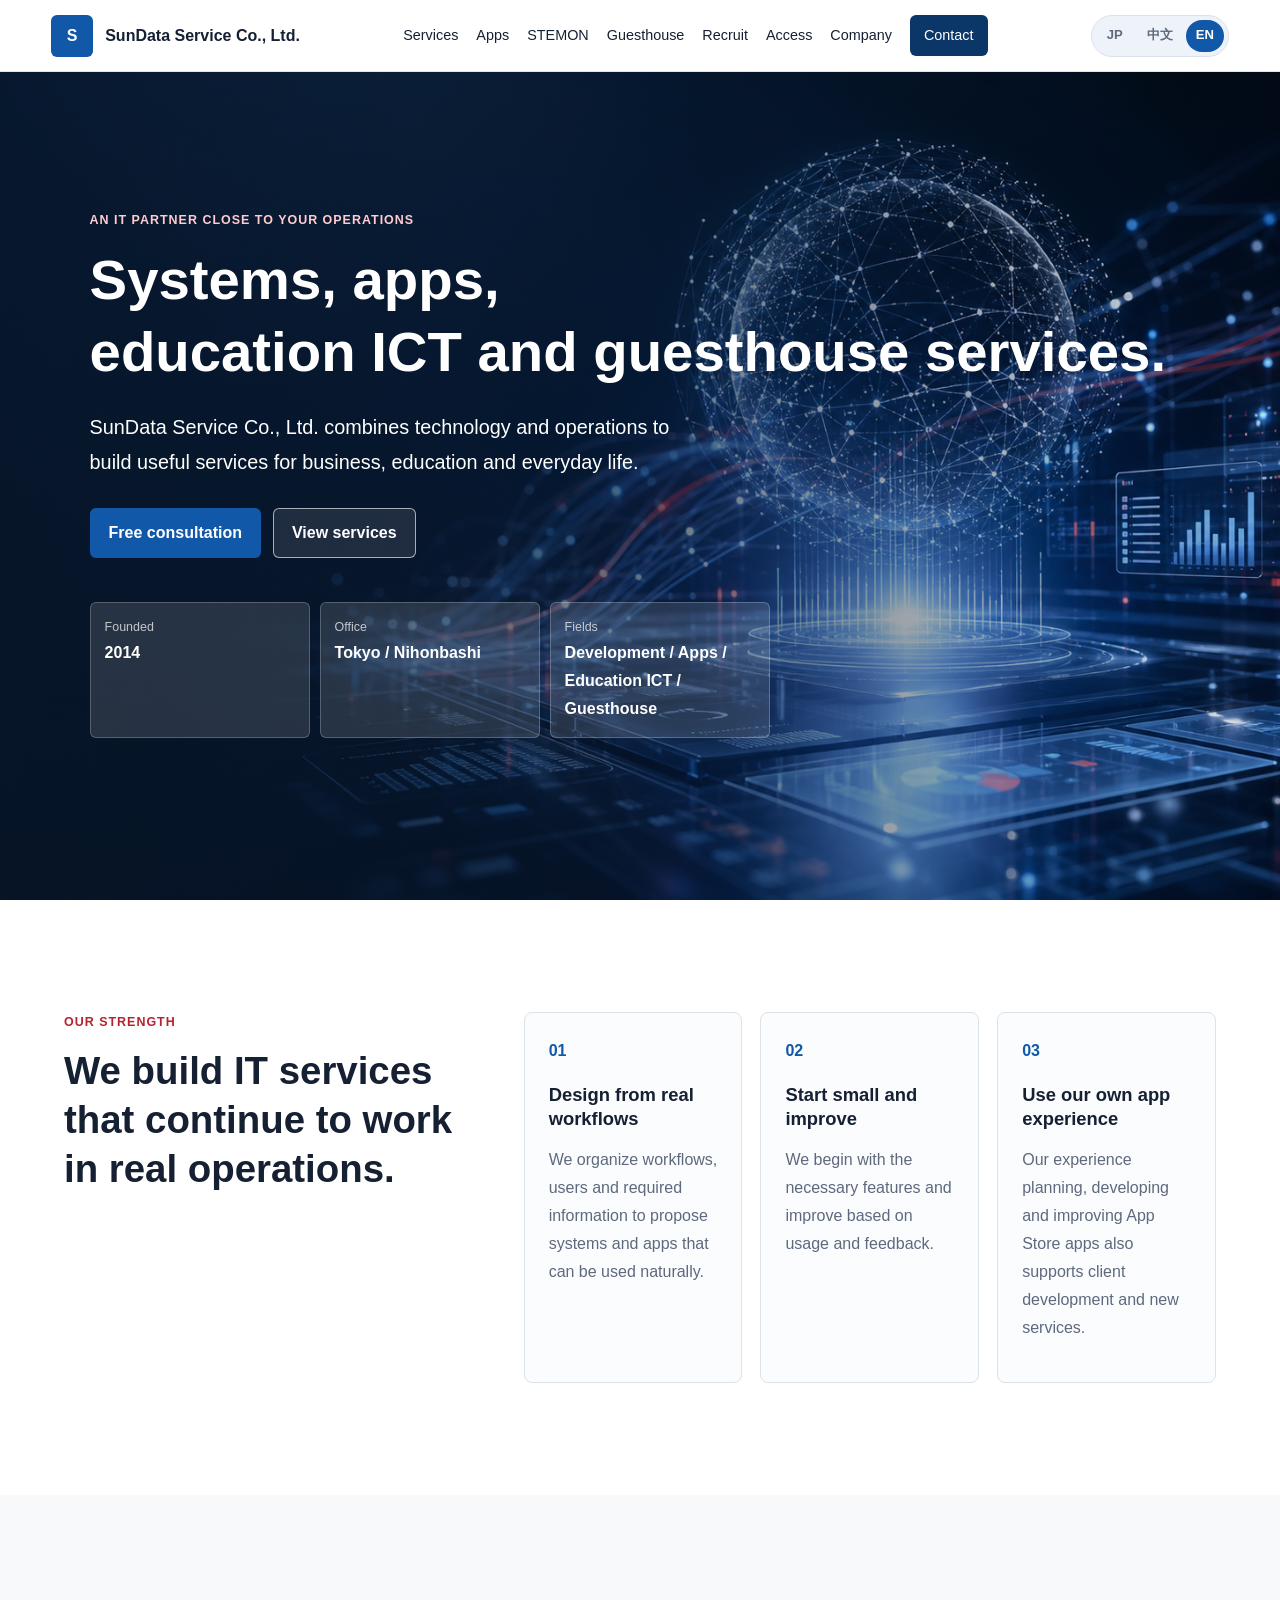
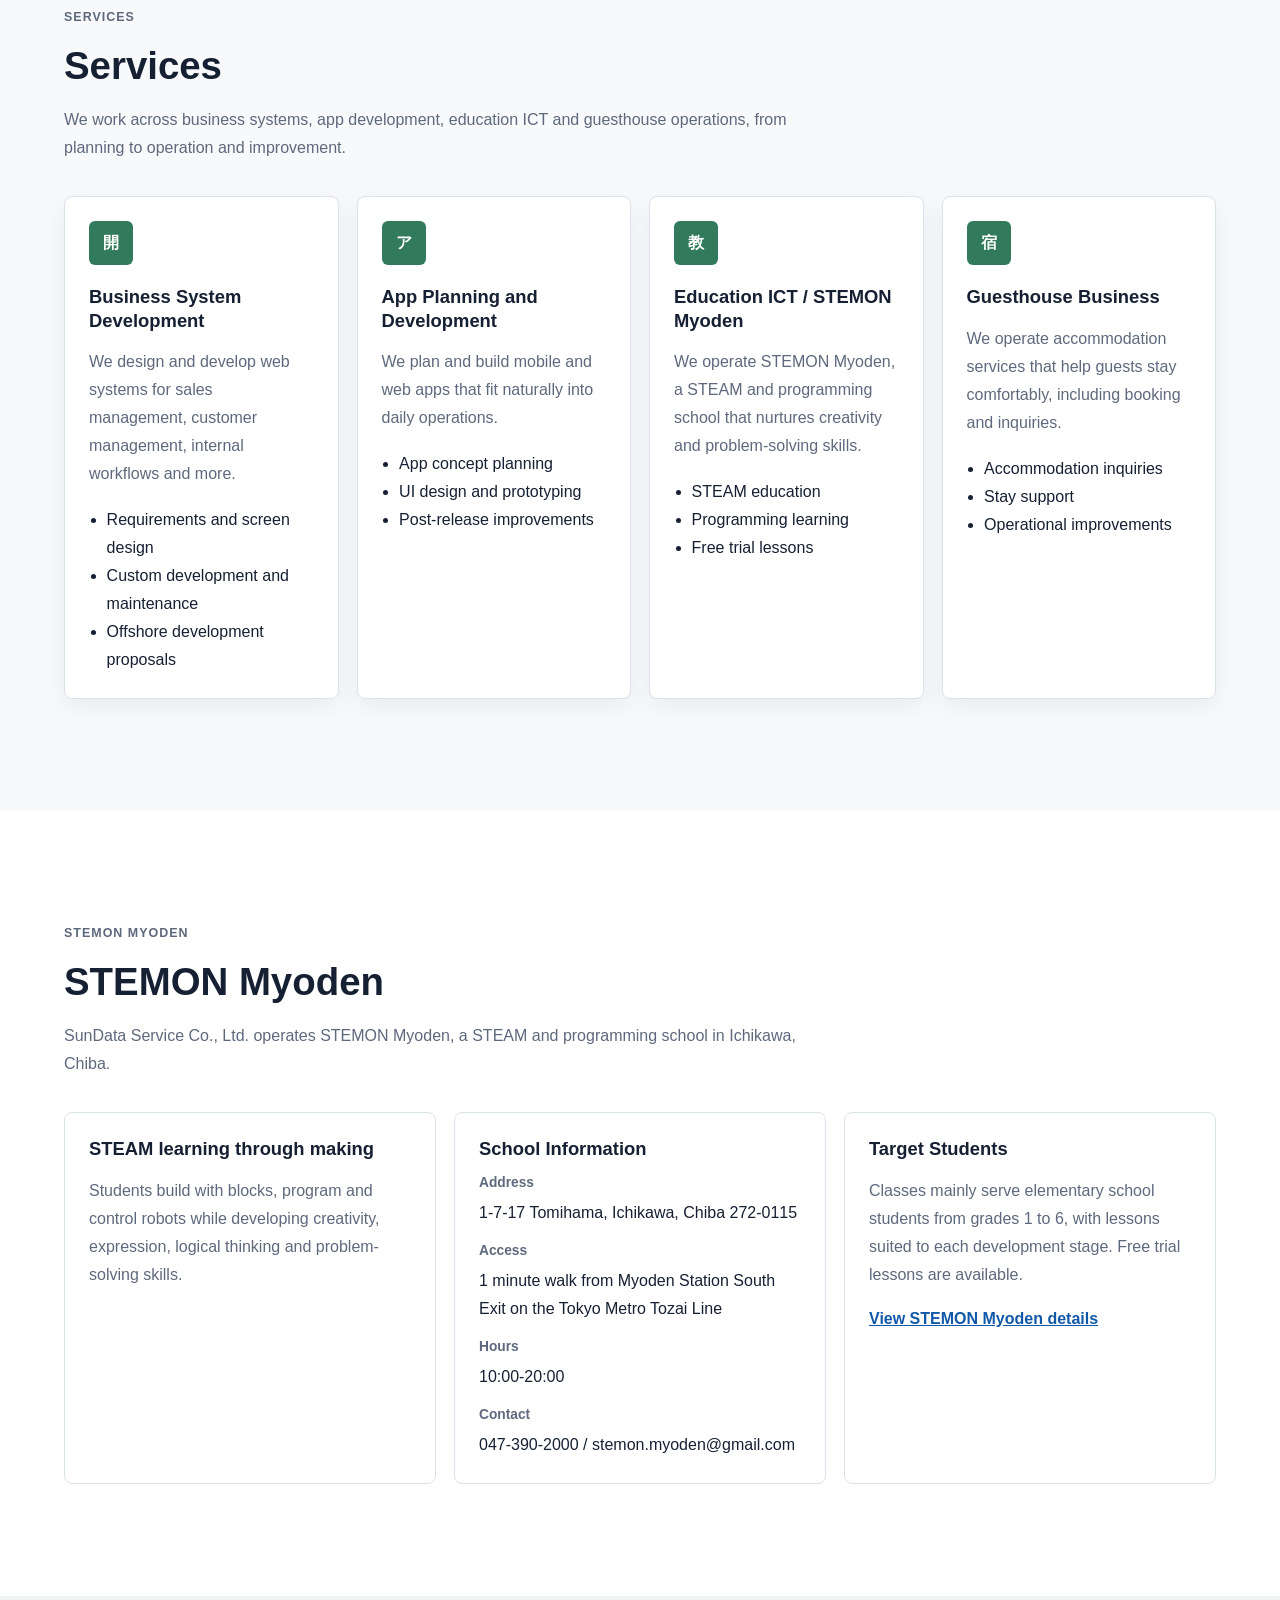
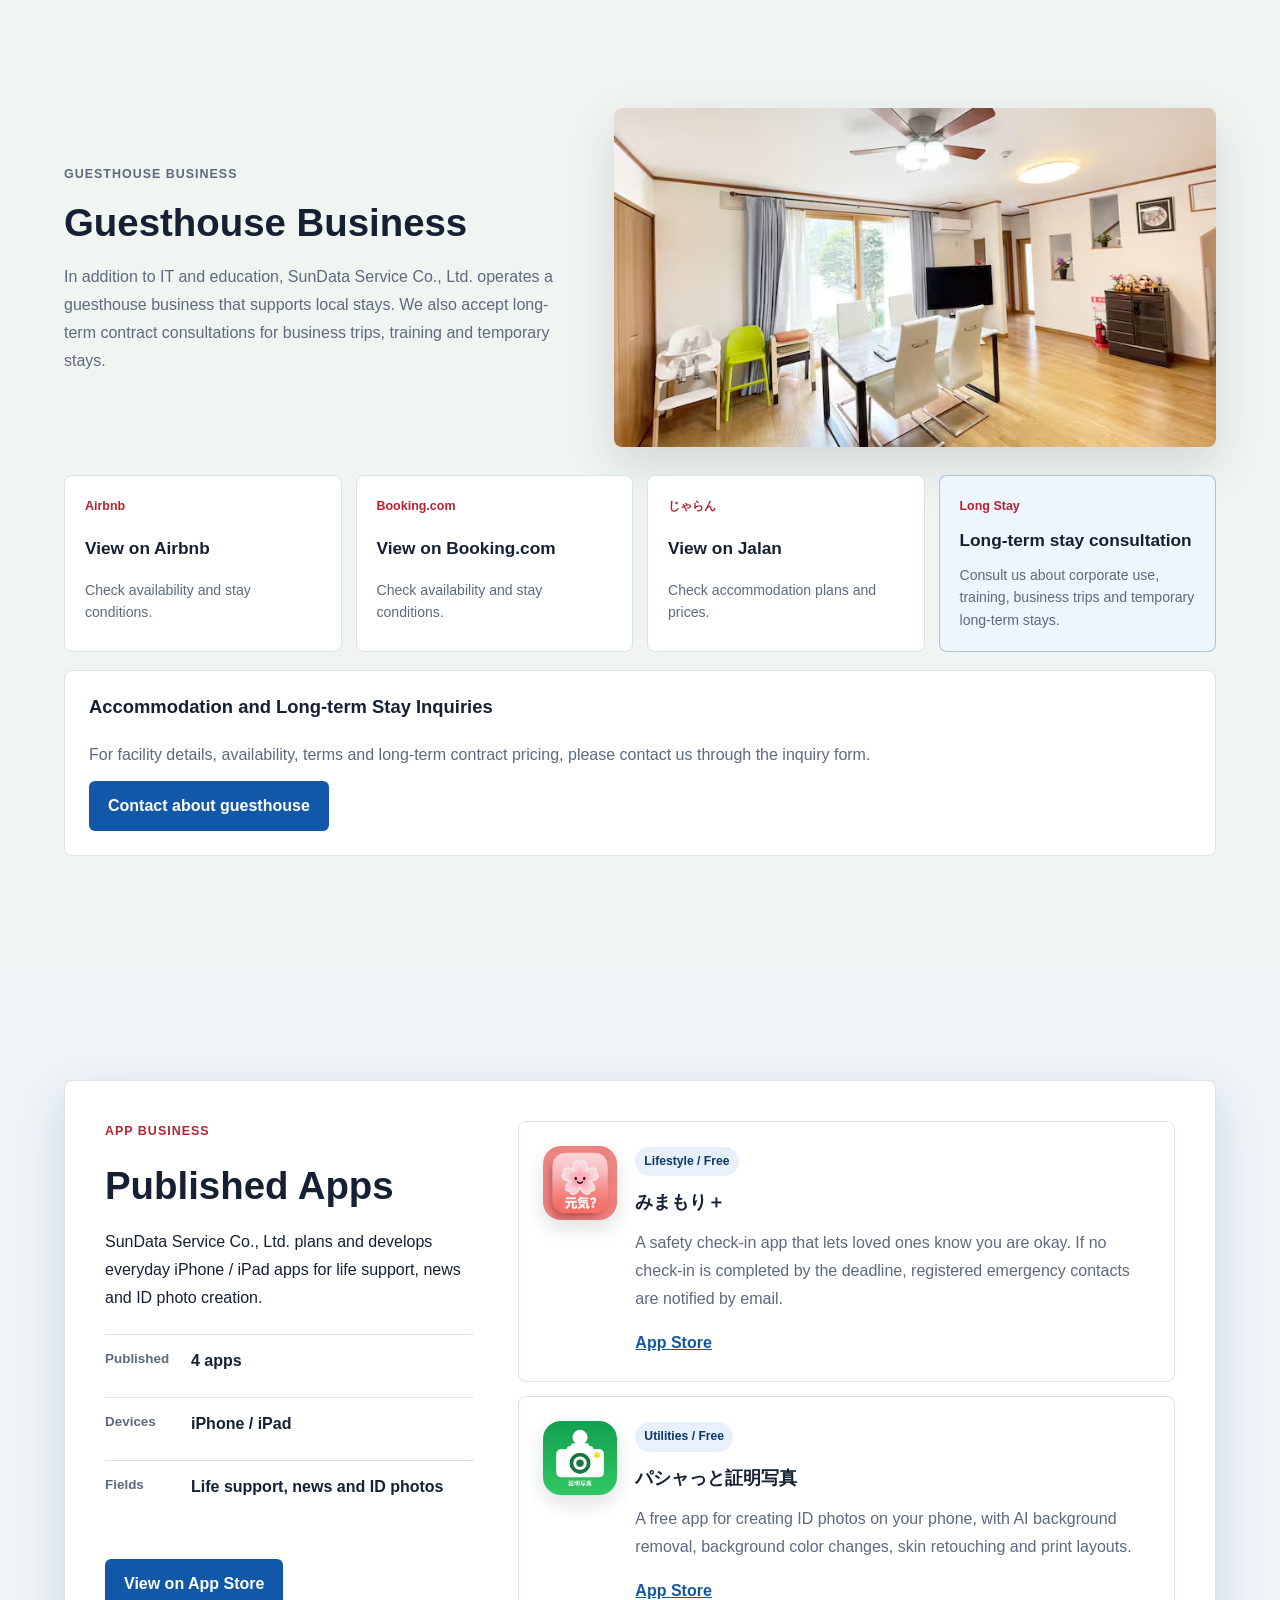
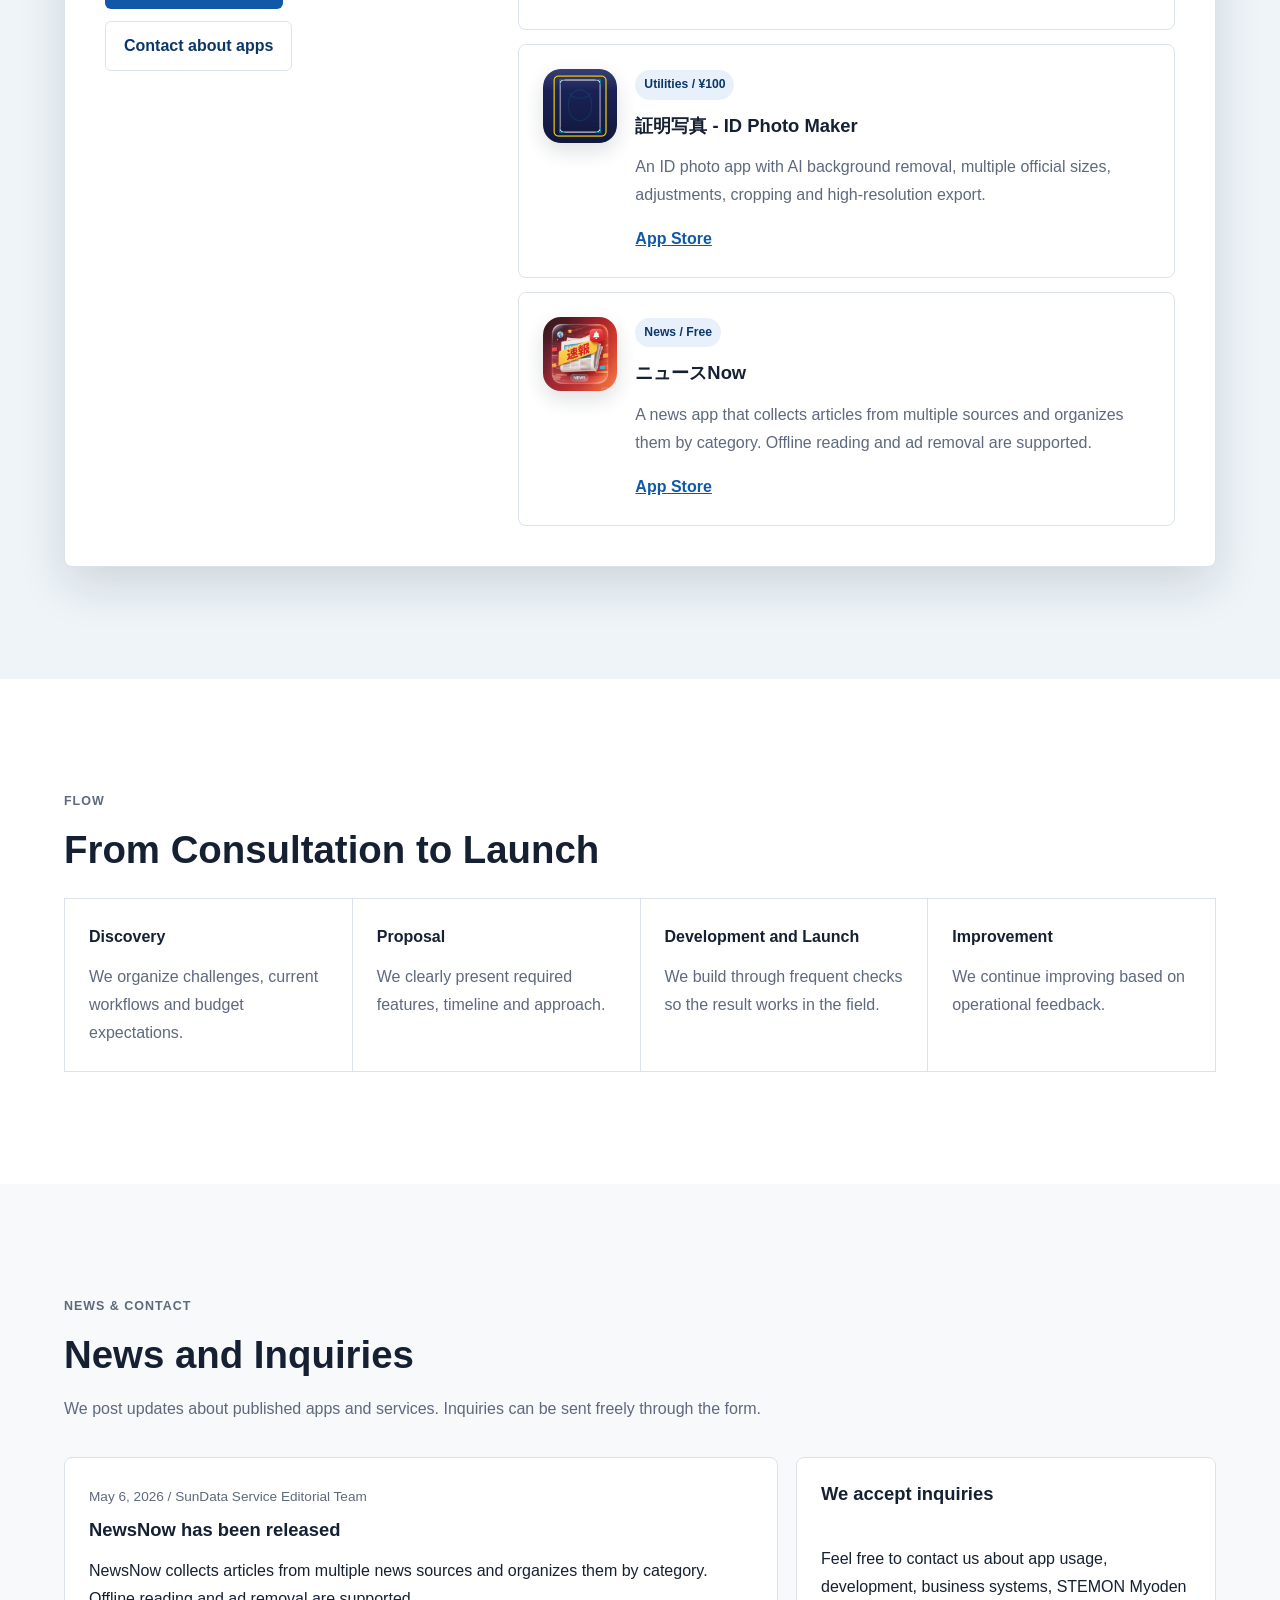
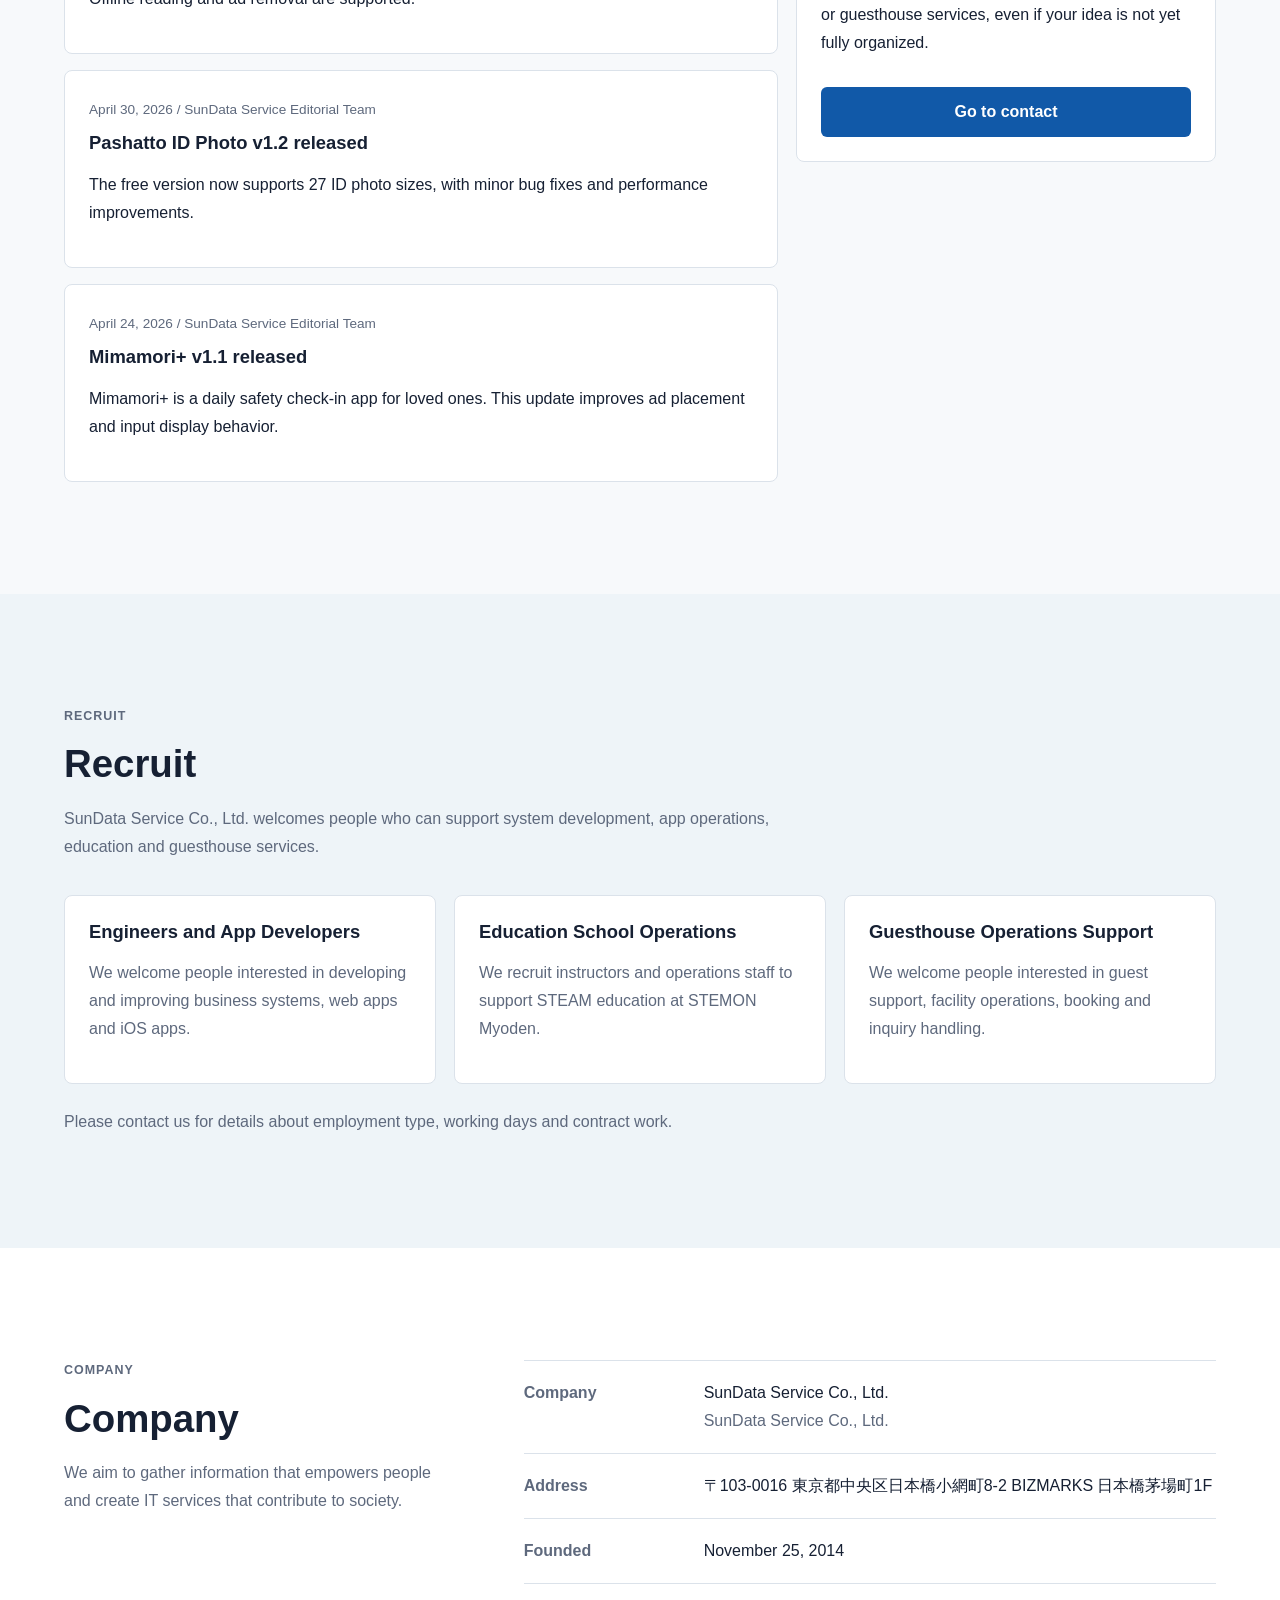
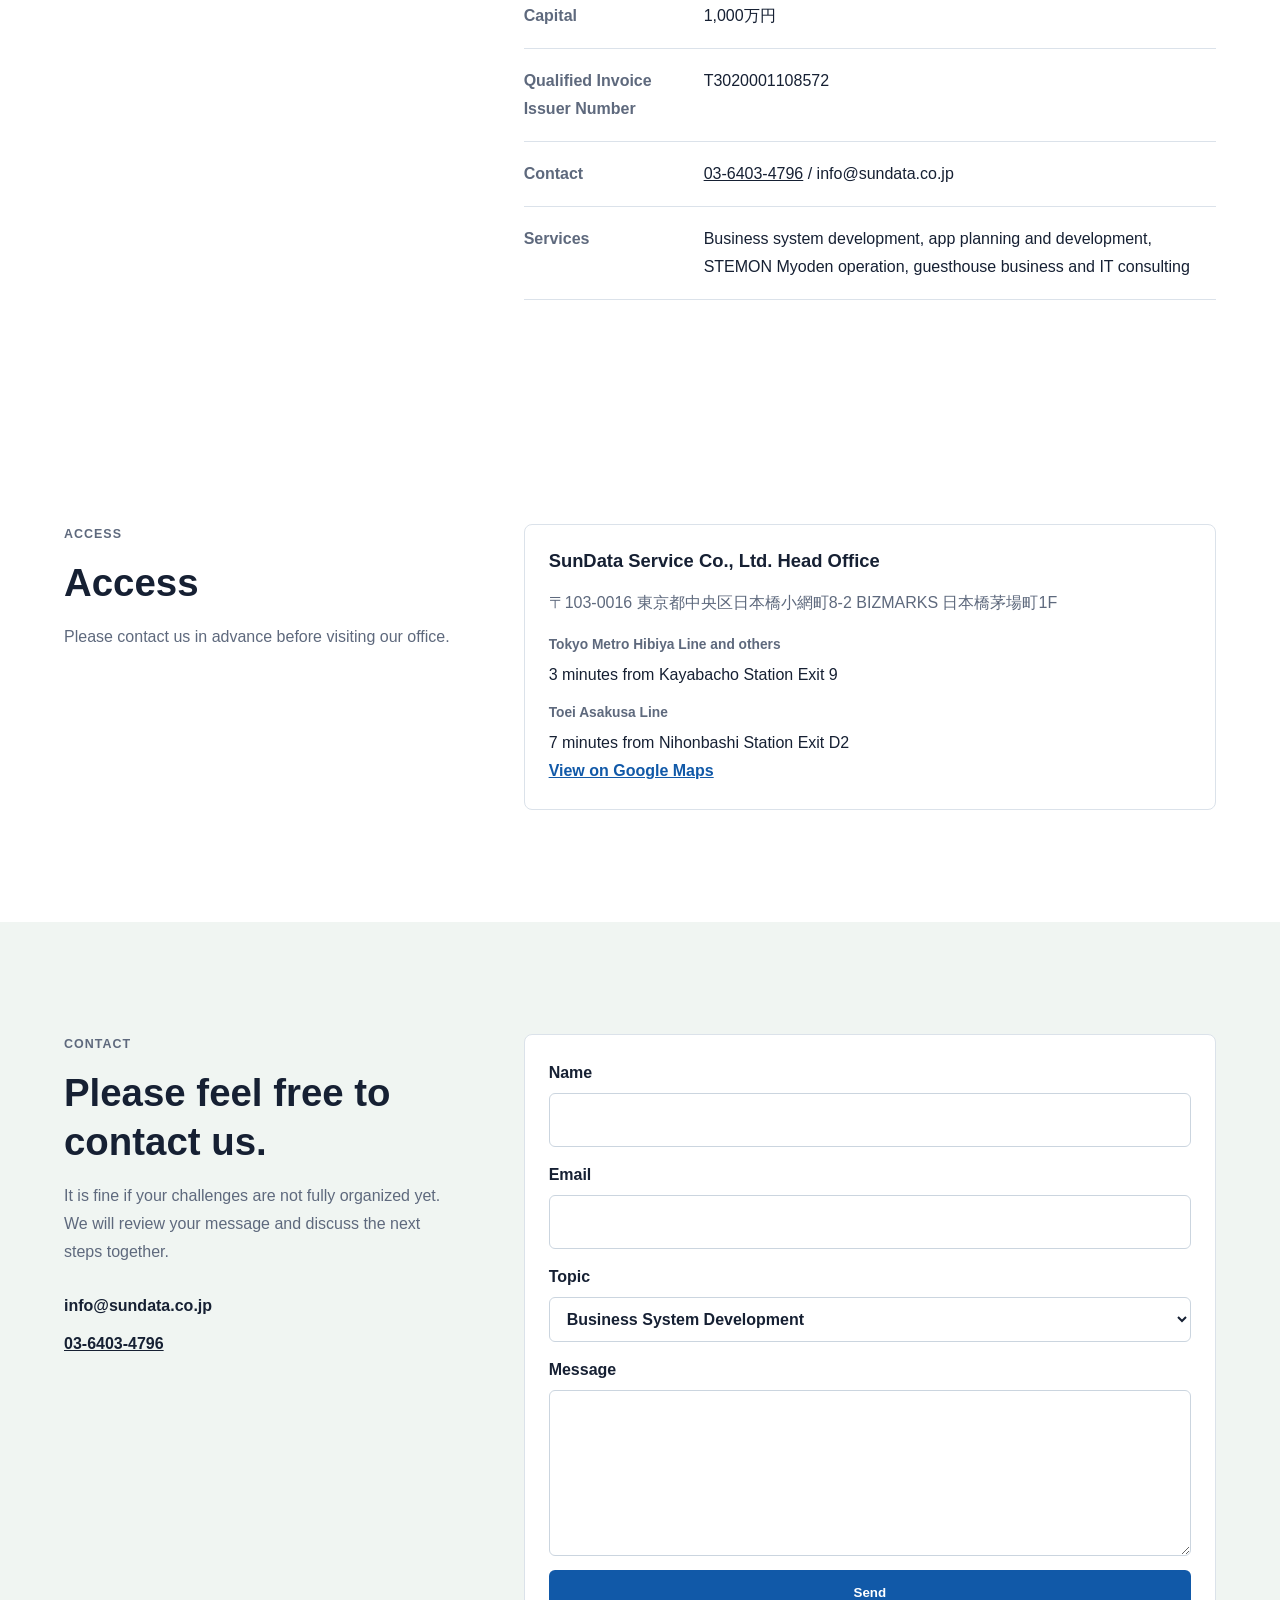
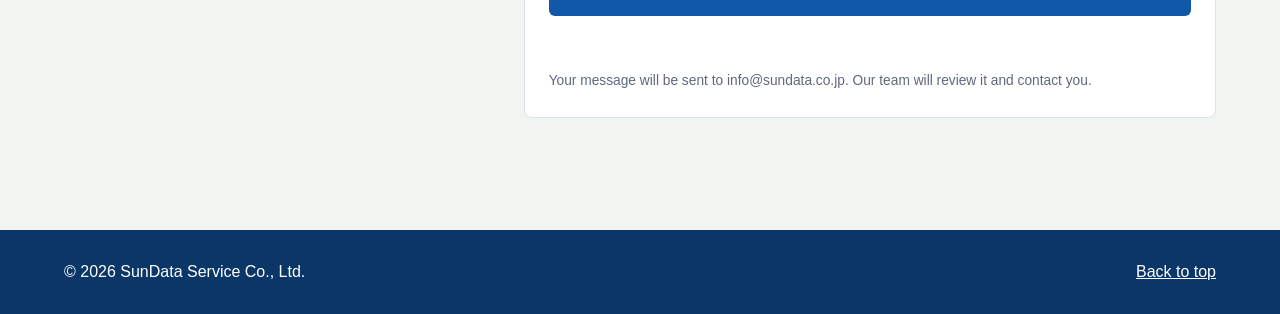
==== en/index.html @ 28225a54 "GIT管理" ====
<!doctype html>
<html lang="en">
  <head>
    <meta charset="utf-8">
    <meta name="viewport" content="width=device-width, initial-scale=1">
    <title>SunData Service Co., Ltd. | Systems, Apps, Education ICT and Guesthouse</title>
    <meta name="description" content="SunData Service Co., Ltd. supports business, education and daily life through system development, app development, STEMON Myoden and guesthouse services.">
    <link rel="preload" href="../assets/hero-ai-technology.png" as="image">
    <link rel="stylesheet" href="../styles.css">
  </head>
  <body>
    <header class="site-header">
      <a class="brand" href="#top" aria-label="SunData Service Co., Ltd. Home">
        <span class="brand-mark">S</span>
        <span>
          <strong>SunData Service Co., Ltd.</strong>
        </span>
      </a>
      <button class="nav-toggle" type="button" aria-label="Open menu" aria-expanded="false">☰</button>
      <nav class="site-nav" aria-label="Main navigation">
        <a href="#services">Services</a>
        <a href="#apps">Apps</a>
        <a href="#stemon">STEMON</a>
        <a href="#inn">Guesthouse</a>
        <a href="#recruit">Recruit</a>
        <a href="#access">Access</a>
        <a href="#company">Company</a>
        <a class="nav-cta" href="#contact">Contact</a>
      </nav>
      <div class="language-switcher" aria-label="Language">
        <a href="../" class="" hreflang="ja">JP</a>
        <a href="../zh/" class="" hreflang="zh-Hans">中文</a>
        <a href="./" class="active" hreflang="en">EN</a>
      </div>
    </header>

    <main id="top">
      <section class="hero">
        <img class="hero-image" src="../assets/hero-ai-technology.png" alt="AI and data technology visual">
        <div class="hero-shade"></div>
        <div class="hero-content">
          <p class="eyebrow">An IT partner close to your operations</p>
          <h1>
            <span class="headline-phrase">Systems, apps,</span>
            <span class="headline-phrase">education ICT and guesthouse services.</span>
          </h1>
          <p class="lead">SunData Service Co., Ltd. combines technology and operations to build useful services for business, education and everyday life.</p>
          <div class="hero-actions">
            <a class="button primary" href="#contact">Free consultation</a>
            <a class="button secondary" href="#services">View services</a>
          </div>
          <dl class="hero-facts" aria-label="Company facts">
            <div><dt>Founded</dt><dd>2014</dd></div>
            <div><dt>Office</dt><dd>Tokyo / Nihonbashi</dd></div>
            <div><dt>Fields</dt><dd>Development / Apps / Education ICT / Guesthouse</dd></div>
          </dl>
        </div>
      </section>

      <section class="section intro" aria-labelledby="intro-title">
        <div>
          <p class="eyebrow">Our Strength</p>
          <h2 id="intro-title">We build IT services that continue to work in real operations.</h2>
        </div>
        <div class="intro-grid">
          <article>
            <span>01</span>
            <h3>Design from real workflows</h3>
            <p>We organize workflows, users and required information to propose systems and apps that can be used naturally.</p>
          </article>
          <article>
            <span>02</span>
            <h3>Start small and improve</h3>
            <p>We begin with the necessary features and improve based on usage and feedback.</p>
          </article>
          <article>
            <span>03</span>
            <h3>Use our own app experience</h3>
            <p>Our experience planning, developing and improving App Store apps also supports client development and new services.</p>
          </article>
        </div>
      </section>

      <section class="section services" id="services" aria-labelledby="services-title">
        <div class="section-heading">
          <p class="eyebrow">Services</p>
          <h2 id="services-title">Services</h2>
          <p>We work across business systems, app development, education ICT and guesthouse operations, from planning to operation and improvement.</p>
        </div>
        <div class="service-grid">
          <article class="service-card">
            <div class="icon">開</div>
            <h3>Business System Development</h3>
            <p>We design and develop web systems for sales management, customer management, internal workflows and more.</p>
            <ul>
              <li>Requirements and screen design</li>
              <li>Custom development and maintenance</li>
              <li>Offshore development proposals</li>
            </ul>
          </article>
          <article class="service-card">
            <div class="icon">ア</div>
            <h3>App Planning and Development</h3>
            <p>We plan and build mobile and web apps that fit naturally into daily operations.</p>
            <ul>
              <li>App concept planning</li>
              <li>UI design and prototyping</li>
              <li>Post-release improvements</li>
            </ul>
          </article>
          <article class="service-card">
            <div class="icon">教</div>
            <h3>Education ICT / STEMON Myoden</h3>
            <p>We operate STEMON Myoden, a STEAM and programming school that nurtures creativity and problem-solving skills.</p>
            <ul>
              <li>STEAM education</li>
              <li>Programming learning</li>
              <li>Free trial lessons</li>
            </ul>
          </article>
          <article class="service-card">
            <div class="icon">宿</div>
            <h3>Guesthouse Business</h3>
            <p>We operate accommodation services that help guests stay comfortably, including booking and inquiries.</p>
            <ul>
              <li>Accommodation inquiries</li>
              <li>Stay support</li>
              <li>Operational improvements</li>
            </ul>
          </article>
        </div>
      </section>

      <section class="section stemon" id="stemon" aria-labelledby="stemon-title">
        <div class="section-heading">
          <p class="eyebrow">STEMON Myoden</p>
          <h2 id="stemon-title">STEMON Myoden</h2>
          <p>SunData Service Co., Ltd. operates STEMON Myoden, a STEAM and programming school in Ichikawa, Chiba.</p>
        </div>
        <div class="info-grid">
          <article class="info-card">
            <h3>STEAM learning through making</h3>
            <p>Students build with blocks, program and control robots while developing creativity, expression, logical thinking and problem-solving skills.</p>
          </article>
          <article class="info-card">
            <h3>School Information</h3>
            <dl class="compact-list">
              <div><dt>Address</dt><dd>1-7-17 Tomihama, Ichikawa, Chiba 272-0115</dd></div>
              <div><dt>Access</dt><dd>1 minute walk from Myoden Station South Exit on the Tokyo Metro Tozai Line</dd></div>
              <div><dt>Hours</dt><dd>10:00-20:00</dd></div>
              <div><dt>Contact</dt><dd>047-390-2000 / stemon.myoden@gmail.com</dd></div>
            </dl>
          </article>
          <article class="info-card">
            <h3>Target Students</h3>
            <p>Classes mainly serve elementary school students from grades 1 to 6, with lessons suited to each development stage. Free trial lessons are available.</p>
            <a class="text-link" href="https://www.stemon.net/schools/myoden/" target="_blank" rel="noopener">View STEMON Myoden details</a>
          </article>
        </div>
      </section>

      <section class="section inn" id="inn" aria-labelledby="inn-title">
        <div class="split-panel">
          <div>
            <p class="eyebrow">Guesthouse Business</p>
            <h2 id="inn-title">Guesthouse Business</h2>
            <p>In addition to IT and education, SunData Service Co., Ltd. operates a guesthouse business that supports local stays. We also accept long-term contract consultations for business trips, training and temporary stays.</p>
          </div>
          <div class="guesthouse-media">
            <img src="../assets/guesthouse-room.avif" alt="Guesthouse room photo">
          </div>
        </div>
        <div class="booking-grid" aria-label="Guesthouse予約リンク">
          <a class="booking-card" href="https://www.airbnb.jp/rooms/863454537702754655?guests=1&adults=1&s=67&unique_share_id=db4092f7-1dc7-4b91-a74a-ff090fd770fd" target="_blank" rel="noopener">
            <span>Airbnb</span>
            <strong>View on Airbnb</strong>
            <small>Check availability and stay conditions.</small>
          </a>
          <a class="booking-card" href="https://www.booking.com/Share-pc0vzx" target="_blank" rel="noopener">
            <span>Booking.com</span>
            <strong>View on Booking.com</strong>
            <small>Check availability and stay conditions.</small>
          </a>
          <a class="booking-card" href="https://www.jalan.net/yad369756/" target="_blank" rel="noopener">
            <span>じゃらん</span>
            <strong>View on Jalan</strong>
            <small>Check accommodation plans and prices.</small>
          </a>
          <a class="booking-card highlight" href="#contact">
            <span>Long Stay</span>
            <strong>Long-term stay consultation</strong>
            <small>Consult us about corporate use, training, business trips and temporary long-term stays.</small>
          </a>
        </div>
        <div class="inn-note">
          <h3>Accommodation and Long-term Stay Inquiries</h3>
          <p>For facility details, availability, terms and long-term contract pricing, please contact us through the inquiry form.</p>
          <a class="button primary" href="#contact">Contact about guesthouse</a>
        </div>
      </section>

      <section class="section apps" id="apps" aria-labelledby="apps-title">
        <div class="app-panel">
          <div class="app-intro">
            <p class="eyebrow">App Business</p>
            <h2 id="apps-title">Published Apps</h2>
            <p>SunData Service Co., Ltd. plans and develops everyday iPhone / iPad apps for life support, news and ID photo creation.</p>
            <dl class="app-summary">
              <div><dt>Published</dt><dd>4 apps</dd></div>
              <div><dt>Devices</dt><dd>iPhone / iPad</dd></div>
              <div><dt>Fields</dt><dd>Life support, news and ID photos</dd></div>
            </dl>
            <div class="app-actions">
              <a class="button primary" href="https://apps.apple.com/jp/developer/jianwei-chen/id1885517805" target="_blank" rel="noopener">View on App Store</a>
              <a class="button ghost" href="#contact">Contact about apps</a>
            </div>
          </div>
          <div class="app-showcase" aria-label="Apps紹介カード">
            <article class="app-card">
              <img src="../assets/apps/mimamori-plus.jpg" alt="Mimamori+ app icon">
              <div>
                <span class="status">Lifestyle / Free</span>
                <h3>みまもり＋</h3>
                <p>A safety check-in app that lets loved ones know you are okay. If no check-in is completed by the deadline, registered emergency contacts are notified by email.</p>
                <a href="https://apps.apple.com/jp/app/%E3%81%BF%E3%81%BE%E3%82%82%E3%82%8A/id6760651931" target="_blank" rel="noopener">App Store</a>
              </div>
            </article>
            <article class="app-card">
              <img src="../assets/apps/pashatto-id-photo.jpg" alt="Pashatto ID Photo app icon">
              <div>
                <span class="status">Utilities / Free</span>
                <h3>パシャっと証明写真</h3>
                <p>A free app for creating ID photos on your phone, with AI background removal, background color changes, skin retouching and print layouts.</p>
                <a href="https://apps.apple.com/jp/app/%E3%83%91%E3%82%B7%E3%83%A3%E3%81%A3%E3%81%A8%E8%A8%BC%E6%98%8E%E5%86%99%E7%9C%9F/id6761061360" target="_blank" rel="noopener">App Store</a>
              </div>
            </article>
            <article class="app-card">
              <img src="../assets/apps/id-photo-maker.jpg" alt="ID Photo Maker app icon">
              <div>
                <span class="status">Utilities / ¥100</span>
                <h3>証明写真 - ID Photo Maker</h3>
                <p>An ID photo app with AI background removal, multiple official sizes, adjustments, cropping and high-resolution export.</p>
                <a href="https://apps.apple.com/jp/app/%E8%A8%BC%E6%98%8E%E5%86%99%E7%9C%9F-id-photo-maker/id6760736426" target="_blank" rel="noopener">App Store</a>
              </div>
            </article>
            <article class="app-card">
              <img src="../assets/apps/news-now.jpg" alt="NewsNow app icon">
              <div>
                <span class="status">News / Free</span>
                <h3>ニュースNow</h3>
                <p>A news app that collects articles from multiple sources and organizes them by category. Offline reading and ad removal are supported.</p>
                <a href="https://apps.apple.com/jp/app/%E3%83%8B%E3%83%A5%E3%83%BC%E3%82%B9now/id6765857533" target="_blank" rel="noopener">App Store</a>
              </div>
            </article>
          </div>
        </div>
      </section>

      <section class="section process" aria-labelledby="process-title">
        <div class="section-heading compact">
          <p class="eyebrow">Flow</p>
          <h2 id="process-title">From Consultation to Launch</h2>
        </div>
        <ol class="process-list">
          <li><strong>Discovery</strong><span>We organize challenges, current workflows and budget expectations.</span></li>
          <li><strong>Proposal</strong><span>We clearly present required features, timeline and approach.</span></li>
          <li><strong>Development and Launch</strong><span>We build through frequent checks so the result works in the field.</span></li>
          <li><strong>Improvement</strong><span>We continue improving based on operational feedback.</span></li>
        </ol>
      </section>

      <section class="section journal" id="journal" aria-labelledby="journal-title">
        <div class="section-heading">
          <p class="eyebrow">News & Contact</p>
          <h2 id="journal-title">News and Inquiries</h2>
          <p>We post updates about published apps and services. Inquiries can be sent freely through the form.</p>
        </div>
        <div class="journal-layout">
          <div class="posts" aria-live="polite">
          <article class="post">
            <time datetime="2026-05-06">May 6, 2026 / SunData Service Editorial Team</time>
            <h3>NewsNow has been released</h3>
            <p>NewsNow collects articles from multiple news sources and organizes them by category. Offline reading and ad removal are supported.</p>
          </article>
          <article class="post">
            <time datetime="2026-04-30">April 30, 2026 / SunData Service Editorial Team</time>
            <h3>Pashatto ID Photo v1.2 released</h3>
            <p>The free version now supports 27 ID photo sizes, with minor bug fixes and performance improvements.</p>
          </article>
          <article class="post">
            <time datetime="2026-04-24">April 24, 2026 / SunData Service Editorial Team</time>
            <h3>Mimamori+ v1.1 released</h3>
            <p>Mimamori+ is a daily safety check-in app for loved ones. This update improves ad placement and input display behavior.</p>
          </article>
          </div>
          <aside class="request-box">
            <h3>We accept inquiries</h3>
            <p>Feel free to contact us about app usage, development, business systems, STEMON Myoden or guesthouse services, even if your idea is not yet fully organized.</p>
            <a class="button primary" href="#contact">Go to contact</a>
          </aside>
        </div>
      </section>

      <section class="section recruit" id="recruit" aria-labelledby="recruit-title">
        <div class="section-heading">
          <p class="eyebrow">Recruit</p>
          <h2 id="recruit-title">Recruit</h2>
          <p>SunData Service Co., Ltd. welcomes people who can support system development, app operations, education and guesthouse services.</p>
        </div>
        <div class="recruit-grid">
          <article class="info-card">
            <h3>Engineers and App Developers</h3>
            <p>We welcome people interested in developing and improving business systems, web apps and iOS apps.</p>
          </article>
          <article class="info-card">
            <h3>Education School Operations</h3>
            <p>We recruit instructors and operations staff to support STEAM education at STEMON Myoden.</p>
          </article>
          <article class="info-card">
            <h3>Guesthouse Operations Support</h3>
            <p>We welcome people interested in guest support, facility operations, booking and inquiry handling.</p>
          </article>
        </div>
        <p class="section-note">Please contact us for details about employment type, working days and contract work.</p>
      </section>

      <section class="section company" id="company" aria-labelledby="company-title">
        <div>
          <p class="eyebrow">Company</p>
          <h2 id="company-title">Company</h2>
          <p>We aim to gather information that empowers people and create IT services that contribute to society.</p>
        </div>
        <dl class="company-table">
          <div><dt>Company</dt><dd>SunData Service Co., Ltd.<br><span>SunData Service Co., Ltd.</span></dd></div>
          <div><dt>Address</dt><dd>〒103-0016 東京都中央区日本橋小網町8-2 BIZMARKS 日本橋茅場町1F</dd></div>
          <div><dt>Founded</dt><dd>November 25, 2014</dd></div>
          <div><dt>Capital</dt><dd>1,000万円</dd></div>
          <div><dt>Qualified Invoice Issuer Number</dt><dd>T3020001108572</dd></div>
          <div><dt>Contact</dt><dd><a href="tel:0364034796">03-6403-4796</a> / info@sundata.co.jp</dd></div>
          <div><dt>Services</dt><dd>Business system development, app planning and development, STEMON Myoden operation, guesthouse business and IT consulting</dd></div>
        </dl>
      </section>

      <section class="section access" id="access" aria-labelledby="access-title">
        <div>
          <p class="eyebrow">Access</p>
          <h2 id="access-title">Access</h2>
          <p>Please contact us in advance before visiting our office.</p>
        </div>
        <div class="access-card">
          <h3>SunData Service Co., Ltd. Head Office</h3>
          <p>〒103-0016 東京都中央区日本橋小網町8-2 BIZMARKS 日本橋茅場町1F</p>
          <dl class="compact-list">
            <div><dt>Tokyo Metro Hibiya Line and others</dt><dd>3 minutes from Kayabacho Station Exit 9</dd></div>
            <div><dt>Toei Asakusa Line</dt><dd>7 minutes from Nihonbashi Station Exit D2</dd></div>
          </dl>
          <a class="text-link" href="https://www.google.com/maps/search/?api=1&query=%E6%9D%B1%E4%BA%AC%E9%83%BD%E4%B8%AD%E5%A4%AE%E5%8C%BA%E6%97%A5%E6%9C%AC%E6%A9%8B%E5%B0%8F%E7%B6%B2%E7%94%BA8-2%20BIZMARKS%20%E6%97%A5%E6%9C%AC%E6%A9%8B%E8%8C%85%E5%A0%B4%E7%94%BA1F" target="_blank" rel="noopener">View on Google Maps</a>
        </div>
      </section>

      <section class="section contact" id="contact" aria-labelledby="contact-title">
        <div class="contact-copy">
          <p class="eyebrow">Contact</p>
          <h2 id="contact-title">Please feel free to contact us.</h2>
          <p>It is fine if your challenges are not fully organized yet. We will review your message and discuss the next steps together.</p>
          <address>
            <span>info@sundata.co.jp</span>
            <a href="tel:0364034796">03-6403-4796</a>
          </address>
        </div>
        <form class="contact-form" id="contactForm" data-sending="Sending. Please wait." data-success="Sent. Thank you for your inquiry." data-error="Could not send your message. Please try again later." action="../send-contact.php" method="post">
          <label>
            Name
            <input name="name" required autocomplete="name">
          </label>
          <label>
            Email
            <input name="email" type="email" required autocomplete="email">
          </label>
          <label>
            Topic
            <select name="topic">
              <option value="Business System Development">Business System Development</option>
              <option value="App development">App development</option>
              <option value="STEMON Myoden">STEMON Myoden</option>
              <option value="Guesthouse Business">Guesthouse Business</option>
              <option value="Guesthouse / long-term contract">Guesthouse / long-term contract</option>
              <option value="Recruit">Recruit</option>
              <option value="Other">Other</option>
            </select>
          </label>
          <label>
            Message
            <textarea name="message" required rows="5"></textarea>
          </label>
          <label class="hidden-field" aria-hidden="true">
            Company
            <input name="company" tabindex="-1" autocomplete="off">
          </label>
          <button class="button primary" type="submit">Send</button>
          <p class="form-status" id="contactStatus" role="status" aria-live="polite"></p>
          <p class="form-note">Your message will be sent to info@sundata.co.jp. Our team will review it and contact you.</p>
        </form>
      </section>
    </main>

    <footer class="site-footer">
      <p>© 2026 SunData Service Co., Ltd.</p>
      <a href="#top">Back to top</a>
    </footer>

    <script src="../script.js"></script>
  </body>
</html>
---- styles.css ----
:root {
  --ink: #162033;
  --muted: #5e697d;
  --line: #dbe2ea;
  --paper: #f7f9fb;
  --white: #ffffff;
  --blue: #1159a8;
  --blue-dark: #0b3768;
  --red: #b5232f;
  --green: #327a5c;
  --shadow: 0 18px 48px rgba(22, 32, 51, 0.14);
}

* {
  box-sizing: border-box;
}

html {
  scroll-behavior: smooth;
}

body {
  margin: 0;
  color: var(--ink);
  background: var(--paper);
  font-family: -apple-system, BlinkMacSystemFont, "Hiragino Kaku Gothic ProN", "Yu Gothic", "YuGothic", "Noto Sans JP", sans-serif;
  line-height: 1.75;
}

a {
  color: inherit;
}

.site-header {
  position: sticky;
  top: 0;
  z-index: 20;
  display: flex;
  align-items: center;
  justify-content: space-between;
  min-height: 72px;
  padding: 12px clamp(18px, 4vw, 56px);
  background: rgba(255, 255, 255, 0.94);
  border-bottom: 1px solid rgba(219, 226, 234, 0.86);
  backdrop-filter: blur(14px);
}

.language-switcher {
  display: inline-flex;
  gap: 4px;
  padding: 4px;
  background: #edf3f8;
  border: 1px solid var(--line);
  border-radius: 999px;
}

.language-switcher a {
  display: inline-flex;
  align-items: center;
  justify-content: center;
  min-width: 38px;
  min-height: 32px;
  padding: 4px 9px;
  color: var(--muted);
  background: transparent;
  border-radius: 999px;
  font-size: 0.82rem;
  font-weight: 800;
  text-decoration: none;
}

.language-switcher a.active {
  color: var(--white);
  background: var(--blue);
}

.brand {
  display: inline-flex;
  align-items: center;
  gap: 12px;
  min-width: 0;
  text-decoration: none;
}

.brand-mark {
  display: grid;
  place-items: center;
  width: 42px;
  height: 42px;
  color: var(--white);
  font-weight: 800;
  background: var(--blue);
  border-radius: 6px;
}

.brand strong,
.brand small {
  display: block;
}

.brand strong {
  font-size: 1rem;
  letter-spacing: 0;
  white-space: nowrap;
}

.brand small {
  color: var(--muted);
  font-size: 0.76rem;
}

.site-nav {
  display: flex;
  align-items: center;
  gap: clamp(10px, 1.5vw, 18px);
  font-size: 0.9rem;
}

.site-nav a {
  text-decoration: none;
}

.nav-cta {
  padding: 8px 14px;
  color: var(--white);
  background: var(--blue-dark);
  border-radius: 6px;
}

.nav-toggle {
  display: none;
  width: 42px;
  height: 42px;
  border: 1px solid var(--line);
  border-radius: 6px;
  background: var(--white);
  font-size: 1.25rem;
}

.hero {
  position: relative;
  display: grid;
  align-items: center;
  min-height: calc(100vh - 72px);
  overflow: hidden;
  color: var(--white);
}

.hero-image,
.hero-shade {
  position: absolute;
  inset: 0;
  width: 100%;
  height: 100%;
}

.hero-image {
  object-fit: cover;
}

.hero-shade {
  background: linear-gradient(90deg, rgba(8, 22, 41, 0.84) 0%, rgba(8, 22, 41, 0.64) 44%, rgba(8, 22, 41, 0.12) 100%);
}

.hero-content {
  position: relative;
  width: min(760px, calc(100% - 36px));
  margin-left: clamp(18px, 7vw, 96px);
  padding: 72px 0 96px;
}

.eyebrow {
  margin: 0 0 12px;
  color: var(--red);
  font-size: 0.78rem;
  font-weight: 800;
  letter-spacing: 0.08em;
  text-transform: uppercase;
}

.hero .eyebrow {
  color: #ffccd0;
}

h1,
h2,
h3,
p {
  overflow-wrap: normal;
  word-break: normal;
  line-break: strict;
}

h1,
h2,
h3 {
  line-height: 1.28;
  letter-spacing: 0;
}

h1 {
  margin: 0;
  font-size: clamp(2.15rem, 4.4vw, 4.05rem);
}

.headline-phrase {
  display: inline-block;
  white-space: nowrap;
}

h2 {
  margin: 0;
  font-size: clamp(1.8rem, 3vw, 2.7rem);
}

h3 {
  margin: 0 0 10px;
  font-size: 1.15rem;
}

.lead {
  max-width: 620px;
  margin: 22px 0 0;
  font-size: clamp(1rem, 1.8vw, 1.24rem);
}

.button {
  display: inline-flex;
  align-items: center;
  justify-content: center;
  min-height: 46px;
  padding: 10px 18px;
  border: 1px solid transparent;
  border-radius: 6px;
  font-weight: 700;
  text-decoration: none;
  cursor: pointer;
  text-align: center;
  word-break: keep-all;
}

.primary {
  color: var(--white);
  background: var(--blue);
}

.secondary {
  color: var(--white);
  border-color: rgba(255, 255, 255, 0.62);
  background: rgba(255, 255, 255, 0.1);
}

.ghost {
  color: var(--blue-dark);
  border-color: var(--line);
  background: var(--white);
}

.hero-actions,
.app-actions {
  display: flex;
  flex-wrap: wrap;
  gap: 12px;
  margin-top: 28px;
}

.hero-facts {
  display: grid;
  grid-template-columns: repeat(3, minmax(0, 1fr));
  gap: 10px;
  max-width: 680px;
  margin: 44px 0 0;
}

.hero-facts div {
  padding: 14px;
  background: rgba(255, 255, 255, 0.13);
  border: 1px solid rgba(255, 255, 255, 0.22);
  border-radius: 6px;
}

.hero-facts dt {
  color: rgba(255, 255, 255, 0.72);
  font-size: 0.78rem;
}

.hero-facts dd {
  margin: 0;
  font-weight: 800;
}

.section {
  padding: clamp(64px, 9vw, 112px) clamp(18px, 5vw, 72px);
}

.intro,
.company,
.access,
.contact {
  display: grid;
  grid-template-columns: minmax(240px, 0.8fr) minmax(0, 1.4fr);
  gap: clamp(28px, 5vw, 64px);
  background: var(--white);
}

.intro-grid,
.service-grid,
.journal-layout,
.info-grid,
.recruit-grid {
  display: grid;
  gap: 18px;
}

.intro-grid {
  grid-template-columns: repeat(3, minmax(0, 1fr));
}

.intro-grid article,
.service-card,
.post,
.info-card,
.access-card,
.request-box,
.contact-form,
.app-showcase article {
  padding: 24px;
  background: var(--white);
  border: 1px solid var(--line);
  border-radius: 8px;
}

.intro-grid article {
  background: #fbfcfd;
}

.intro-grid span {
  display: inline-block;
  margin-bottom: 18px;
  color: var(--blue);
  font-weight: 900;
}

.section-heading {
  max-width: 760px;
  margin-bottom: 34px;
}

.section-heading p {
  color: var(--muted);
}

.section-heading.compact {
  margin-bottom: 24px;
}

.section-note {
  max-width: 760px;
  margin: 24px 0 0;
  color: var(--muted);
}

.service-grid {
  grid-template-columns: repeat(4, minmax(0, 1fr));
}

.service-card {
  min-height: 100%;
  box-shadow: 0 8px 24px rgba(22, 32, 51, 0.06);
}

.icon {
  display: grid;
  place-items: center;
  width: 44px;
  height: 44px;
  margin-bottom: 20px;
  color: var(--white);
  background: var(--green);
  border-radius: 6px;
  font-weight: 800;
}

.service-card p,
.intro-grid p,
.app-showcase p,
.company p,
.access p,
.info-card p,
.split-panel p,
.contact-copy p {
  color: var(--muted);
}

.service-card ul {
  margin: 18px 0 0;
  padding-left: 1.1em;
}

.apps {
  background: #eef4f8;
}

.stemon {
  background: var(--white);
}

.info-grid {
  grid-template-columns: repeat(3, minmax(0, 1fr));
}

.info-card {
  min-height: 100%;
}

.compact-list {
  display: grid;
  gap: 12px;
  margin: 0;
}

.compact-list div {
  display: grid;
  gap: 4px;
}

.compact-list dt {
  color: var(--muted);
  font-size: 0.86rem;
  font-weight: 800;
}

.compact-list dd {
  margin: 0;
}

.text-link {
  color: var(--blue);
  font-weight: 800;
}

.inn {
  background: #f0f5f2;
}

.split-panel {
  display: grid;
  grid-template-columns: minmax(280px, 0.9fr) minmax(0, 1.1fr);
  gap: clamp(28px, 5vw, 58px);
  align-items: center;
  max-width: 1180px;
  margin: 0 auto;
}

.guesthouse-media img {
  display: block;
  width: 100%;
  aspect-ratio: 16 / 9;
  object-fit: cover;
  border-radius: 8px;
  box-shadow: var(--shadow);
}

.booking-grid {
  display: grid;
  grid-template-columns: repeat(4, minmax(0, 1fr));
  gap: 14px;
  max-width: 1180px;
  margin: 28px auto 0;
}

.booking-card {
  display: grid;
  gap: 8px;
  min-height: 156px;
  padding: 20px;
  color: var(--ink);
  background: var(--white);
  border: 1px solid var(--line);
  border-radius: 8px;
  text-decoration: none;
}

.booking-card span {
  color: var(--red);
  font-size: 0.78rem;
  font-weight: 900;
  word-break: keep-all;
}

.booking-card strong {
  font-size: 1.08rem;
  word-break: keep-all;
}

.booking-card small {
  color: var(--muted);
  font-size: 0.88rem;
  line-height: 1.6;
}

.booking-card.highlight {
  border-color: rgba(17, 89, 168, 0.32);
  background: #edf5ff;
}

.inn-note {
  display: grid;
  gap: 12px;
  max-width: 1180px;
  margin: 18px auto 0;
  padding: 24px;
  background: var(--white);
  border: 1px solid var(--line);
  border-radius: 8px;
}

.inn-note p {
  margin: 0;
  color: var(--muted);
}

.inn-note .button {
  justify-self: start;
}

.app-panel {
  display: grid;
  grid-template-columns: minmax(260px, 0.72fr) minmax(0, 1.28fr);
  gap: clamp(24px, 4vw, 44px);
  align-items: start;
  max-width: 1180px;
  margin: 0 auto;
  padding: clamp(24px, 4vw, 40px);
  background: var(--white);
  border: 1px solid var(--line);
  border-radius: 8px;
  box-shadow: var(--shadow);
}

.app-intro {
  position: sticky;
  top: 96px;
  display: grid;
  gap: 18px;
}

.app-intro p {
  margin: 0;
}

.app-summary {
  display: grid;
  gap: 10px;
  margin: 4px 0 0;
}

.app-summary div {
  display: grid;
  grid-template-columns: 74px minmax(0, 1fr);
  gap: 12px;
  padding: 12px 0;
  border-top: 1px solid var(--line);
}

.app-summary dt {
  color: var(--muted);
  font-size: 0.84rem;
  font-weight: 800;
}

.app-summary dd {
  margin: 0;
  font-weight: 800;
}

.app-showcase {
  display: grid;
  gap: 14px;
}

.status {
  display: inline-block;
  margin-bottom: 14px;
  padding: 4px 9px;
  color: var(--blue-dark);
  background: #e8f1fb;
  border-radius: 999px;
  font-size: 0.76rem;
  font-weight: 800;
  word-break: keep-all;
}

.process {
  background: var(--white);
}

.process-list {
  display: grid;
  grid-template-columns: repeat(4, minmax(0, 1fr));
  gap: 1px;
  margin: 0;
  padding: 0;
  list-style: none;
  background: var(--line);
  border: 1px solid var(--line);
}

.process-list li {
  min-height: 156px;
  padding: 24px;
  background: var(--white);
}

.process-list strong,
.process-list span {
  display: block;
}

.process-list span {
  margin-top: 12px;
  color: var(--muted);
}

.journal-layout {
  grid-template-columns: minmax(0, 1fr) minmax(280px, 420px);
  align-items: start;
}

.posts {
  display: grid;
  gap: 16px;
}

.post time {
  color: var(--muted);
  font-size: 0.85rem;
}

.post h3 {
  margin-top: 8px;
}

.request-box,
.contact-form {
  display: grid;
  gap: 14px;
}

.request-box {
  position: sticky;
  top: 94px;
}

.app-card {
  display: grid;
  grid-template-columns: 74px minmax(0, 1fr);
  gap: 18px;
  align-items: start;
}

.app-card img {
  width: 74px;
  height: 74px;
  border-radius: 18px;
  box-shadow: 0 8px 20px rgba(22, 32, 51, 0.14);
}

.app-card a {
  color: var(--blue);
  font-weight: 800;
  overflow-wrap: anywhere;
}

label {
  display: grid;
  gap: 6px;
  font-weight: 700;
}

input,
textarea,
select {
  width: 100%;
  padding: 12px 13px;
  color: var(--ink);
  background: var(--white);
  border: 1px solid #cbd5df;
  border-radius: 6px;
  font: inherit;
}

textarea {
  resize: vertical;
}

.form-note {
  margin: 0;
  color: var(--muted);
  font-size: 0.86rem;
}

.form-status {
  min-height: 1.6em;
  margin: 0;
  font-weight: 800;
}

.form-status.success {
  color: var(--green);
}

.form-status.error {
  color: var(--red);
}

.hidden-field {
  position: absolute;
  left: -10000px;
  width: 1px;
  height: 1px;
  overflow: hidden;
}

.company-table {
  margin: 0;
  background: var(--white);
  border-top: 1px solid var(--line);
}

.recruit {
  background: #eef4f8;
}

.recruit-grid {
  grid-template-columns: repeat(3, minmax(0, 1fr));
}

.access {
  background: var(--white);
}

.company-table div {
  display: grid;
  grid-template-columns: 160px minmax(0, 1fr);
  gap: 20px;
  padding: 18px 0;
  border-bottom: 1px solid var(--line);
}

.company-table dt {
  color: var(--muted);
  font-weight: 800;
}

.company-table dd {
  margin: 0;
}

.company-table span {
  color: var(--muted);
}

.contact {
  background: #f0f5f2;
}

address {
  display: grid;
  gap: 10px;
  margin-top: 26px;
  font-style: normal;
  font-weight: 800;
}

.site-footer {
  display: flex;
  justify-content: space-between;
  gap: 16px;
  padding: 28px clamp(18px, 5vw, 72px);
  color: var(--white);
  background: var(--blue-dark);
}

.site-footer p {
  margin: 0;
}

.site-footer a {
  color: var(--white);
}

@media (max-width: 980px) {
  .service-grid,
  .process-list,
  .intro-grid,
  .info-grid,
  .recruit-grid,
  .booking-grid {
    grid-template-columns: repeat(2, minmax(0, 1fr));
  }

  .intro,
  .company,
  .access,
  .contact,
  .app-panel,
  .split-panel,
  .journal-layout {
    grid-template-columns: 1fr;
  }

  .app-intro {
    position: static;
  }

  .nav-toggle {
    display: inline-grid;
    place-items: center;
    order: 3;
  }

  .site-nav {
    order: 4;
    position: absolute;
    top: 72px;
    right: 18px;
    left: 18px;
    display: none;
    flex-direction: column;
    align-items: stretch;
    gap: 0;
    padding: 10px;
    background: var(--white);
    border: 1px solid var(--line);
    border-radius: 8px;
    box-shadow: var(--shadow);
  }

  .site-nav.open {
    display: flex;
  }

  .site-nav a {
    padding: 12px;
  }

  .language-switcher {
    order: 2;
    margin-left: auto;
  }
}

@media (max-width: 720px) {
  .site-header {
    min-height: 64px;
  }

  .site-nav {
    top: 64px;
  }

  .language-switcher {
    position: absolute;
    top: 14px;
    right: 70px;
  }

  .hero {
    min-height: auto;
  }

  .hero-shade {
    background: rgba(8, 22, 41, 0.72);
  }

  .hero-content {
    width: calc(100% - 36px);
    margin: 0 auto;
    padding: 84px 0 64px;
  }

  .hero-facts,
  .service-grid,
  .process-list,
  .intro-grid,
  .info-grid,
  .recruit-grid,
  .booking-grid {
    grid-template-columns: 1fr;
  }

  .company-table div {
    grid-template-columns: 1fr;
    gap: 6px;
  }

  .request-box {
    position: static;
  }

  .site-footer {
    display: grid;
  }
}
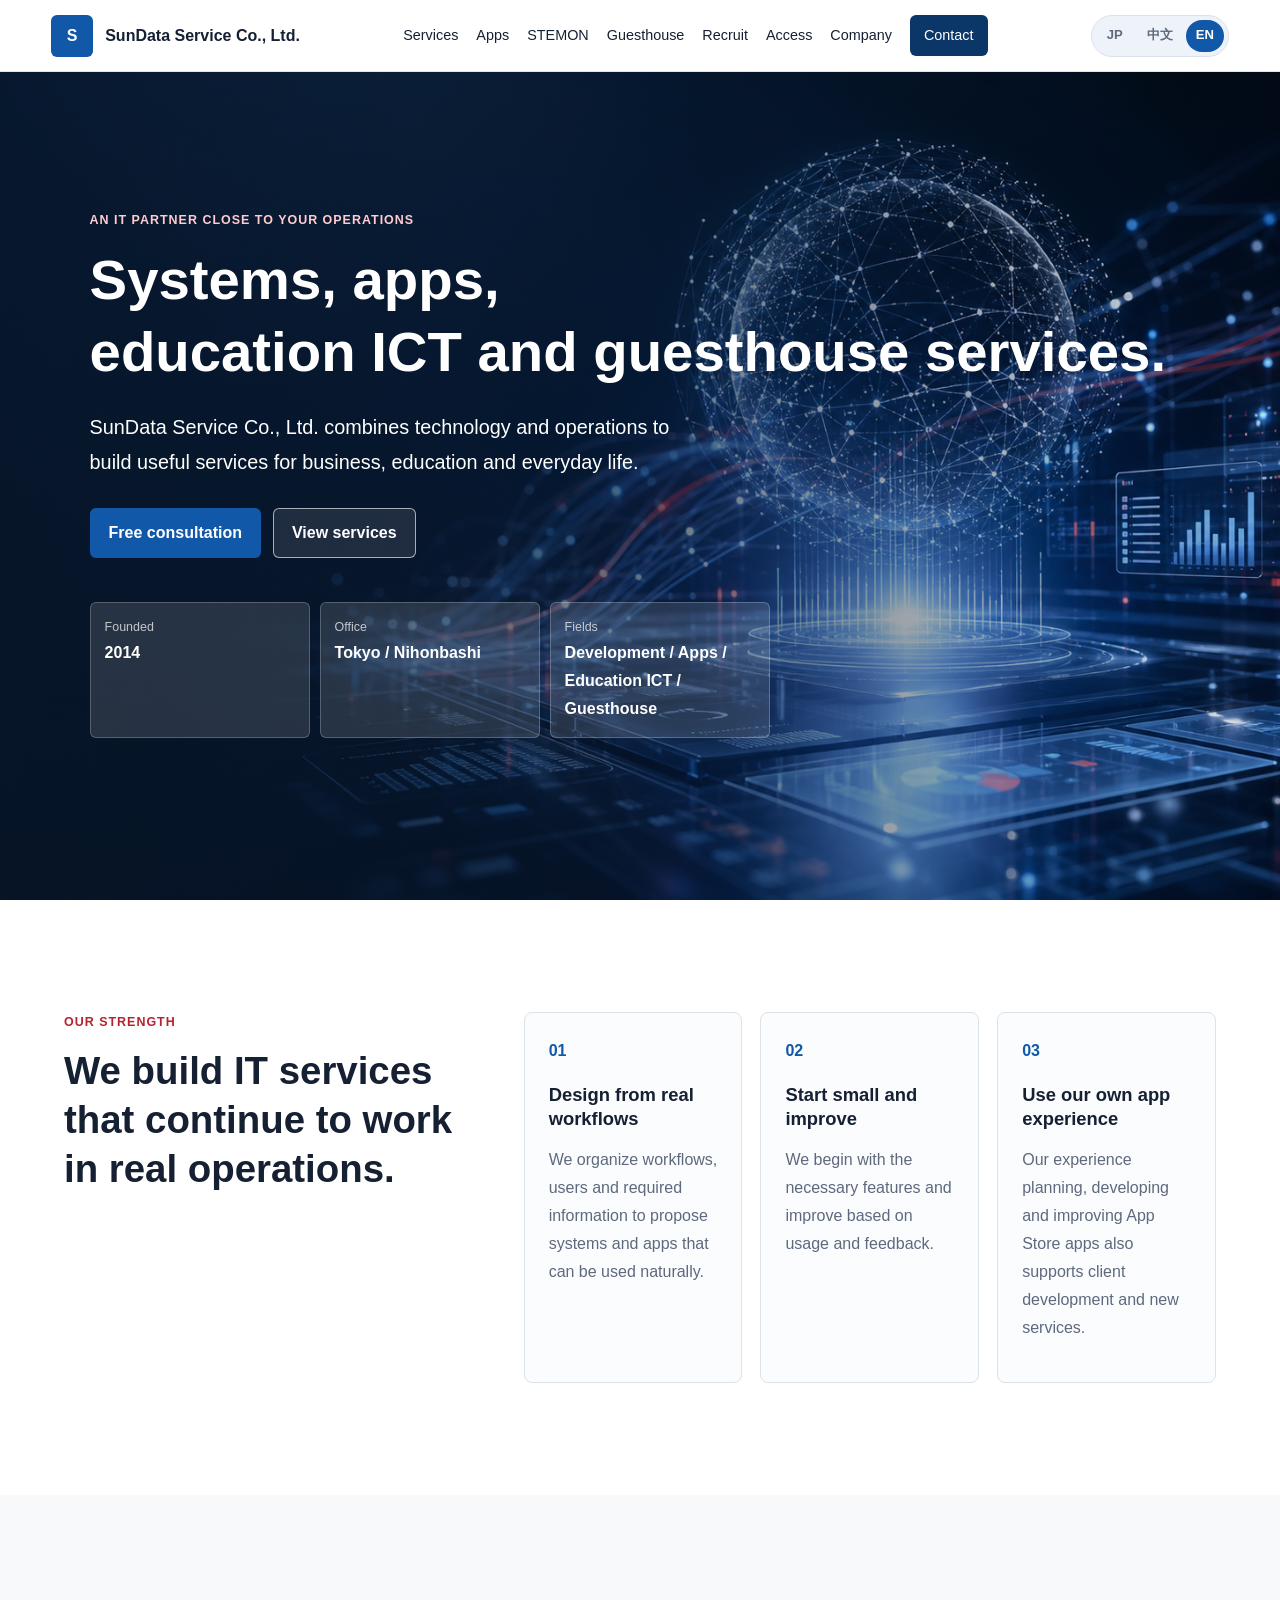
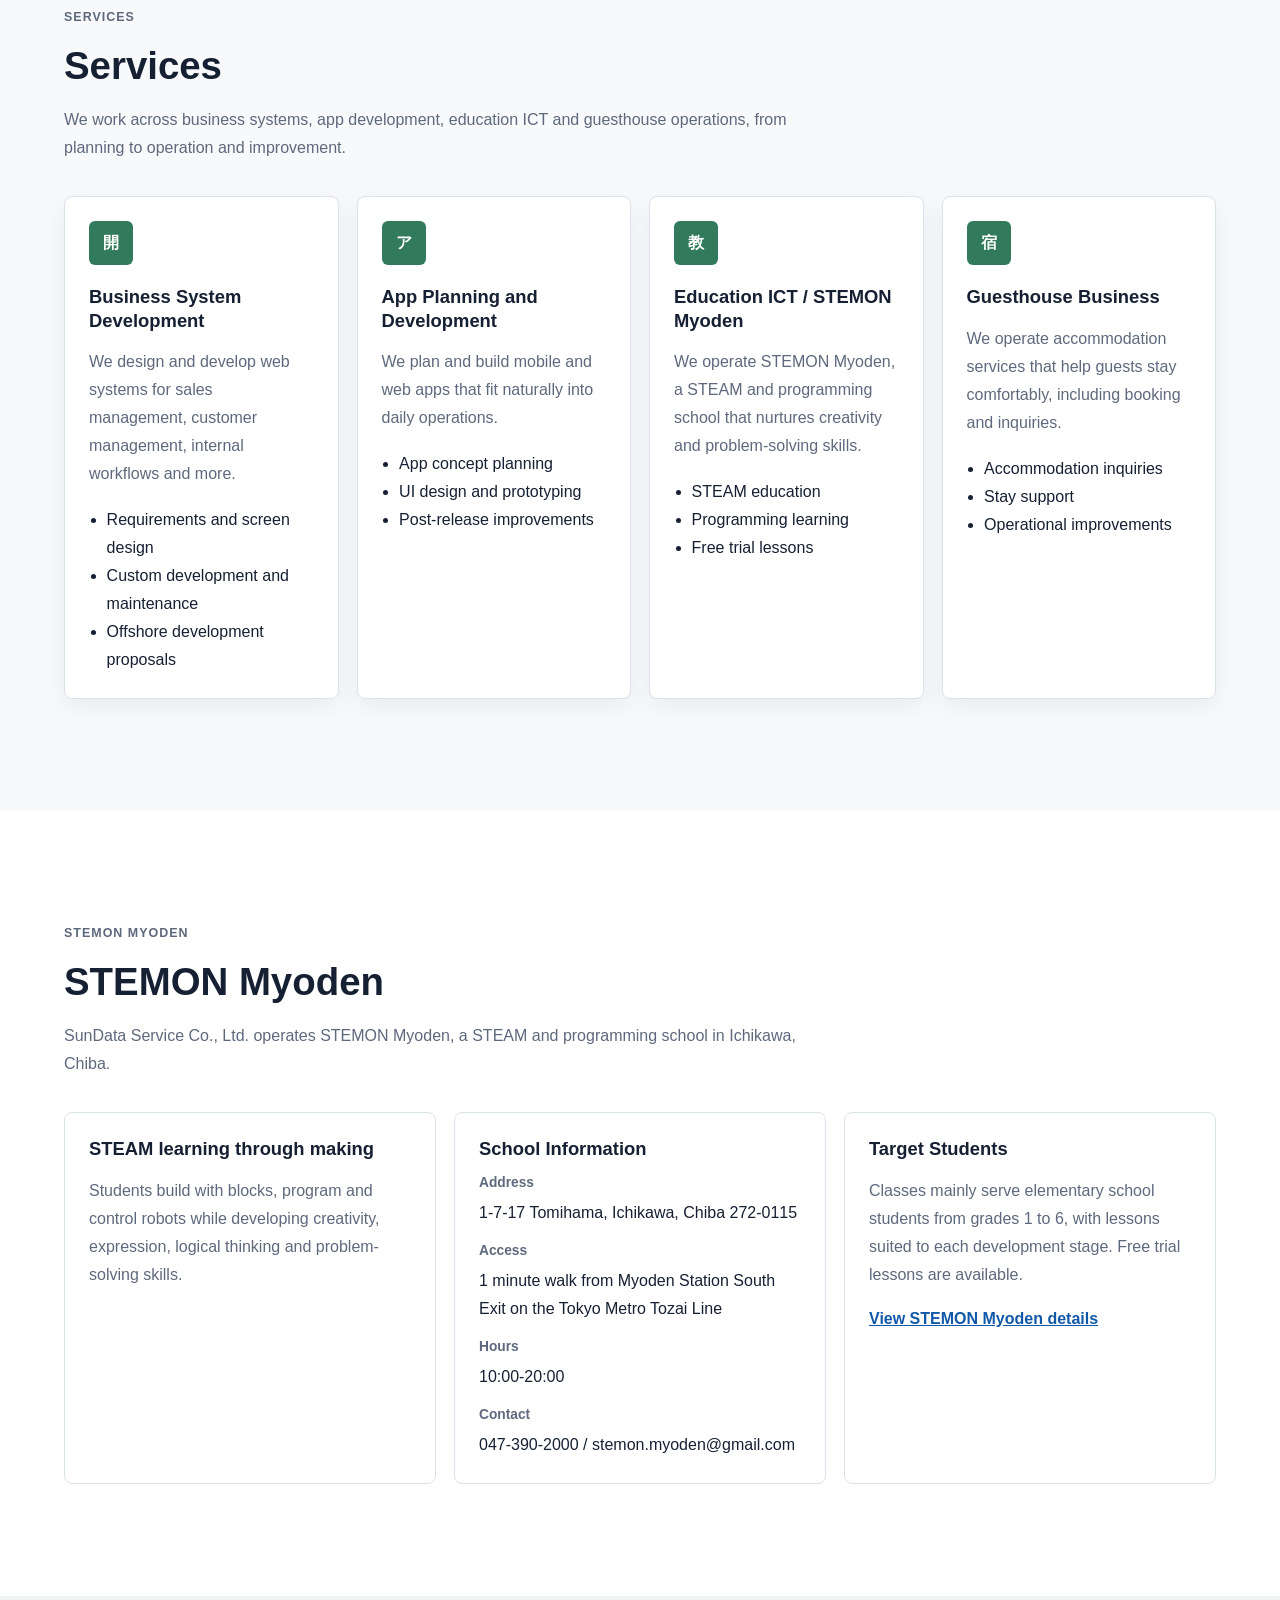
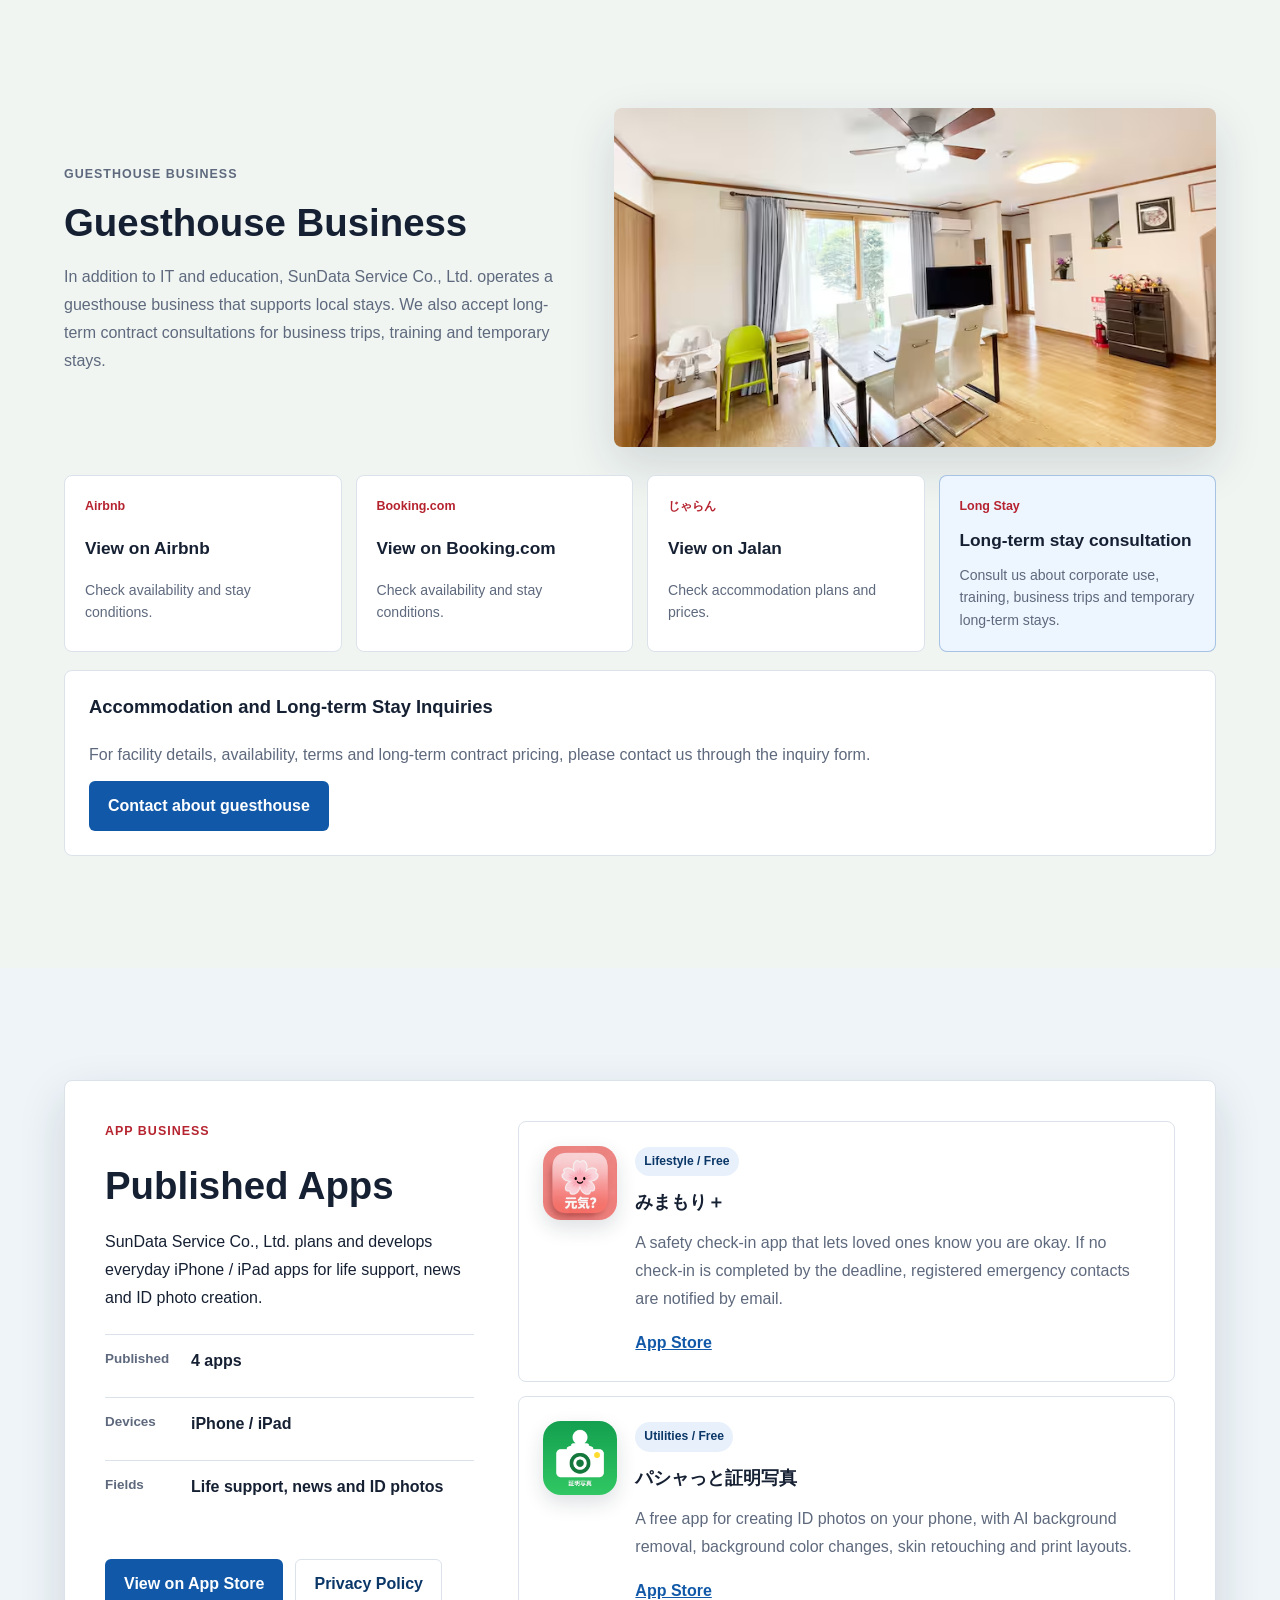
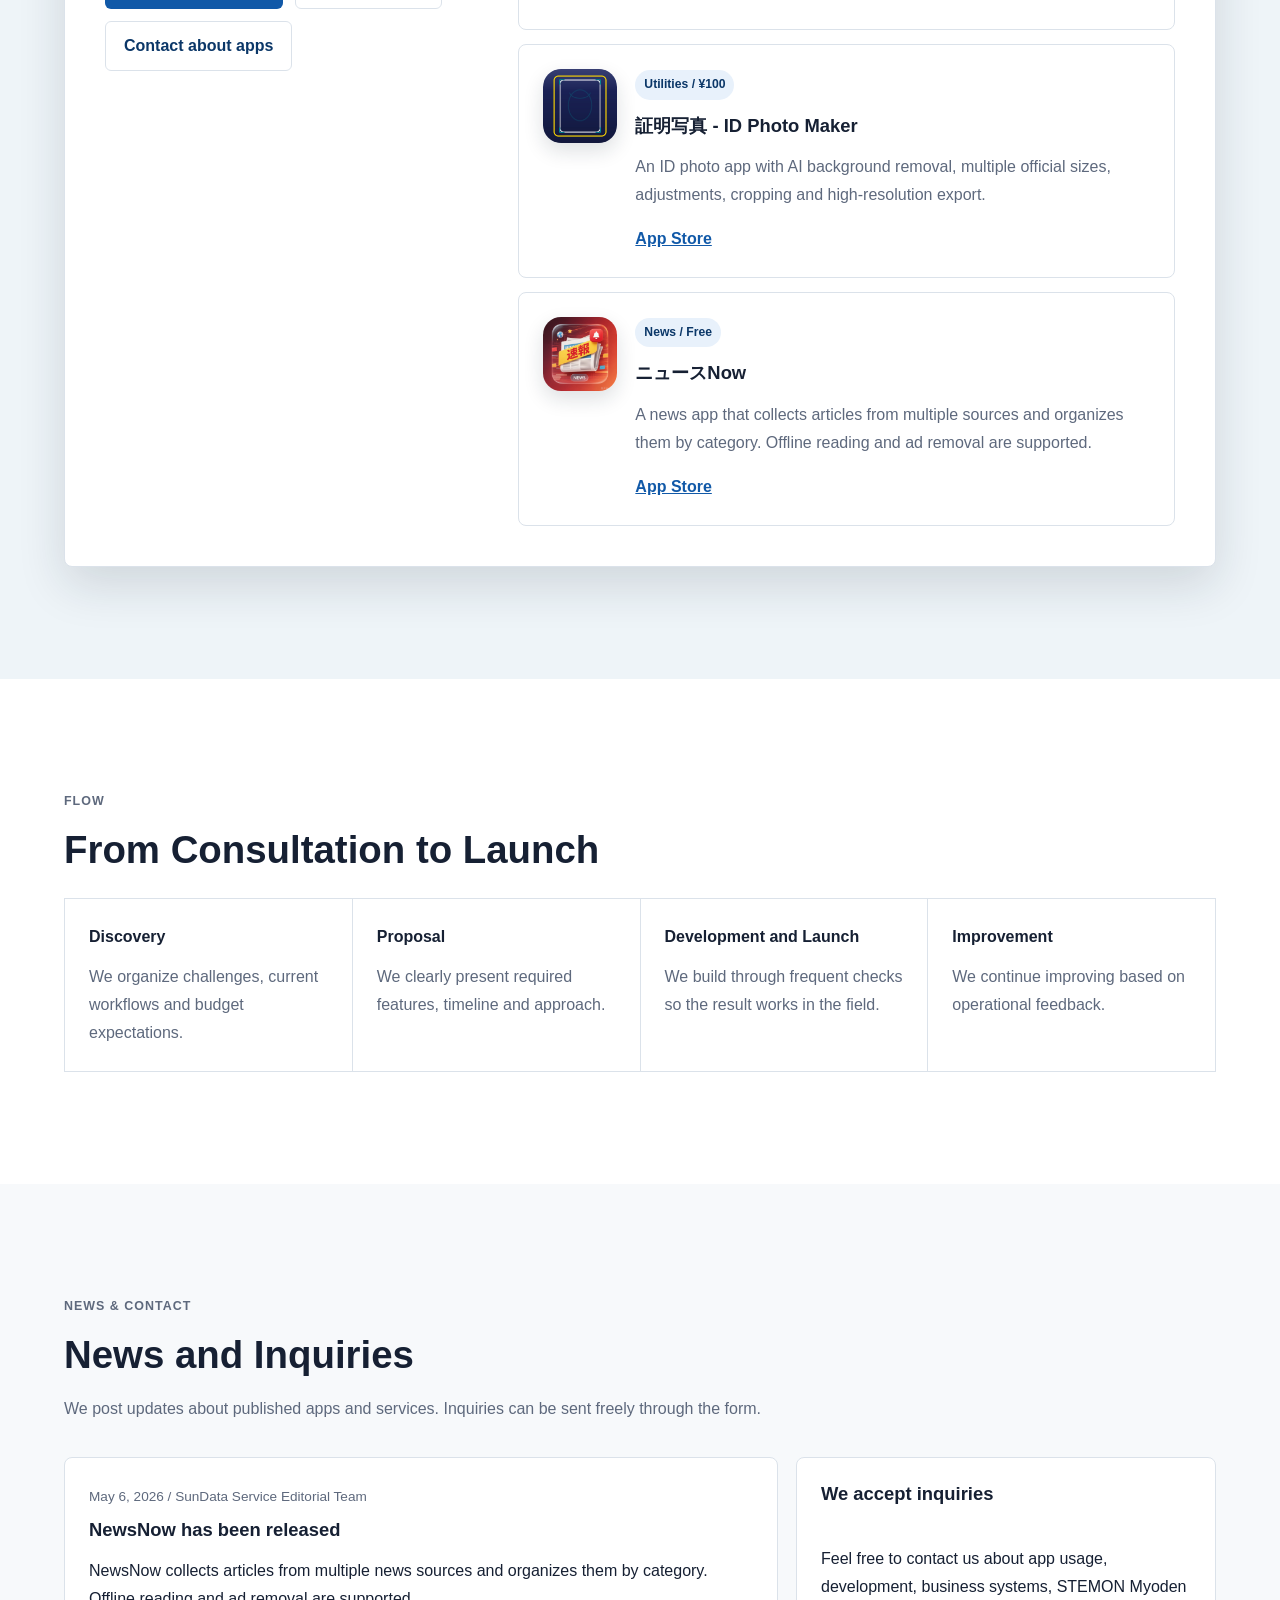
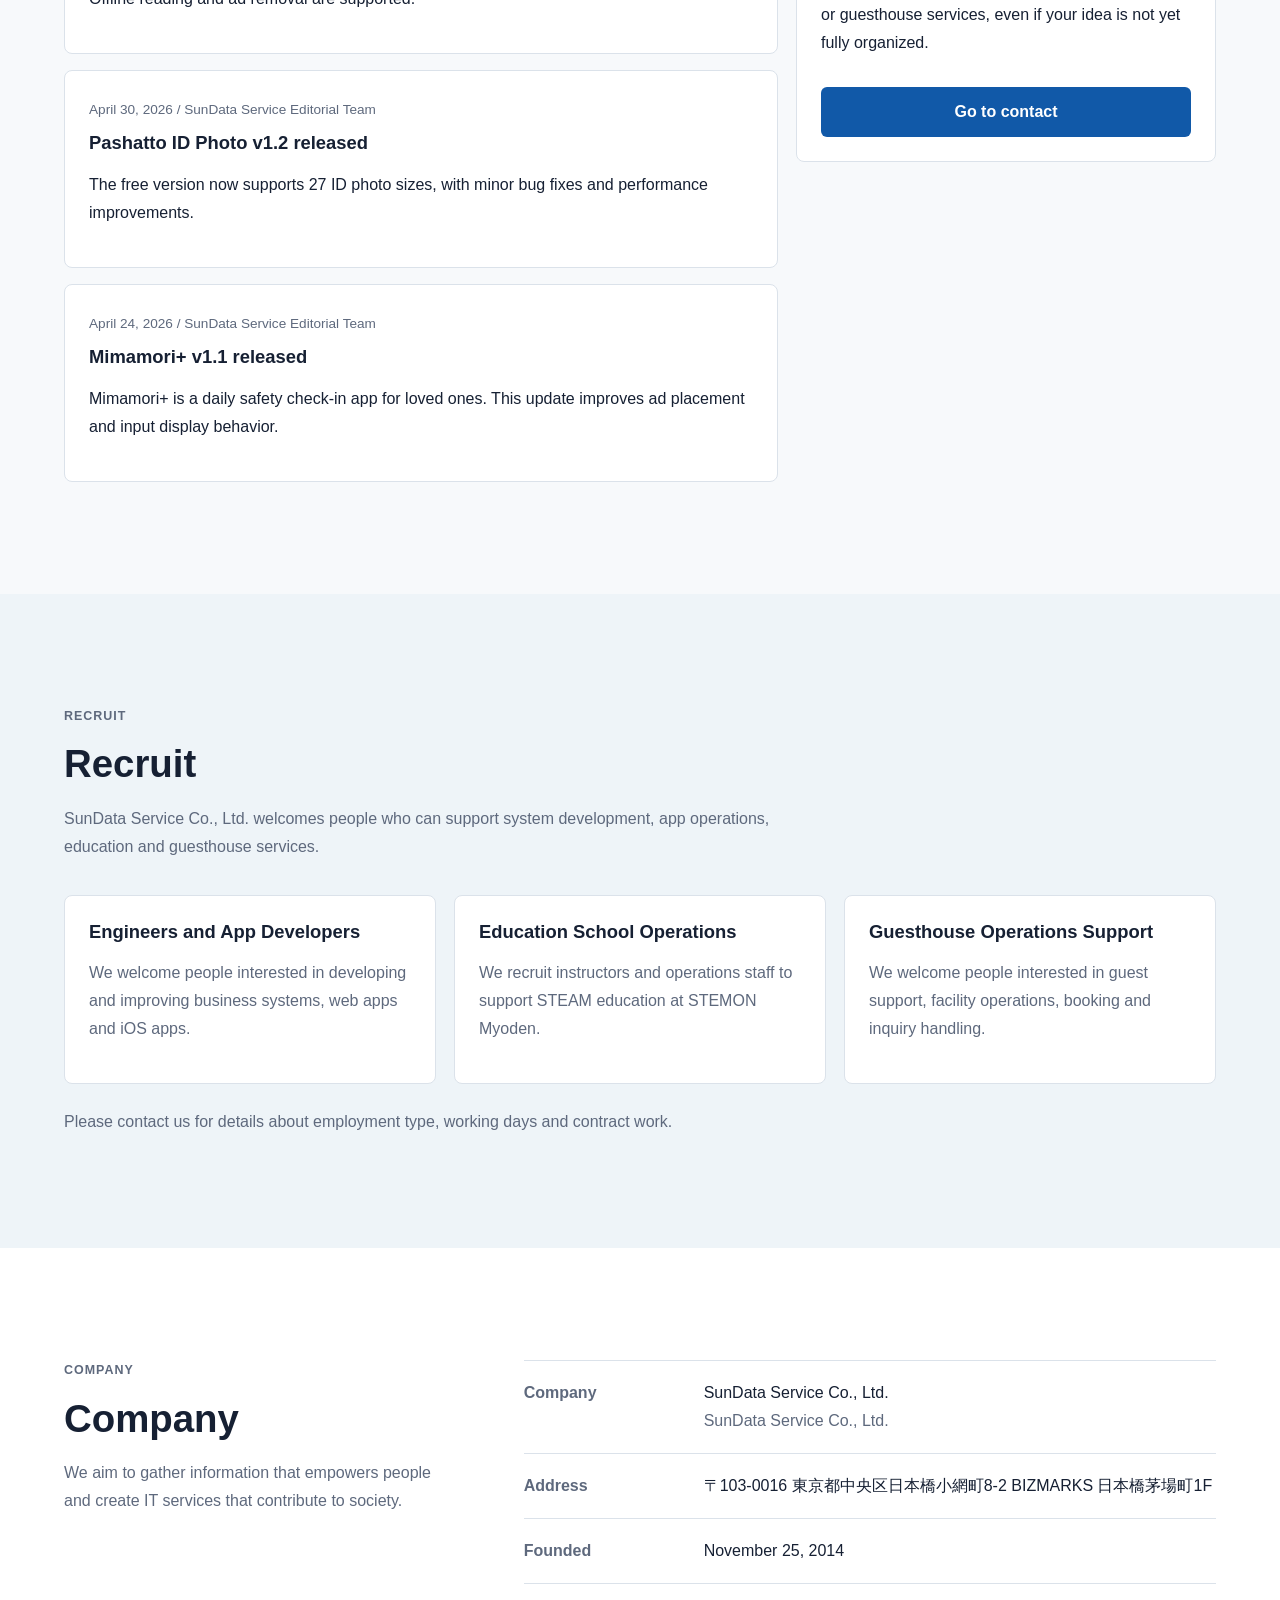
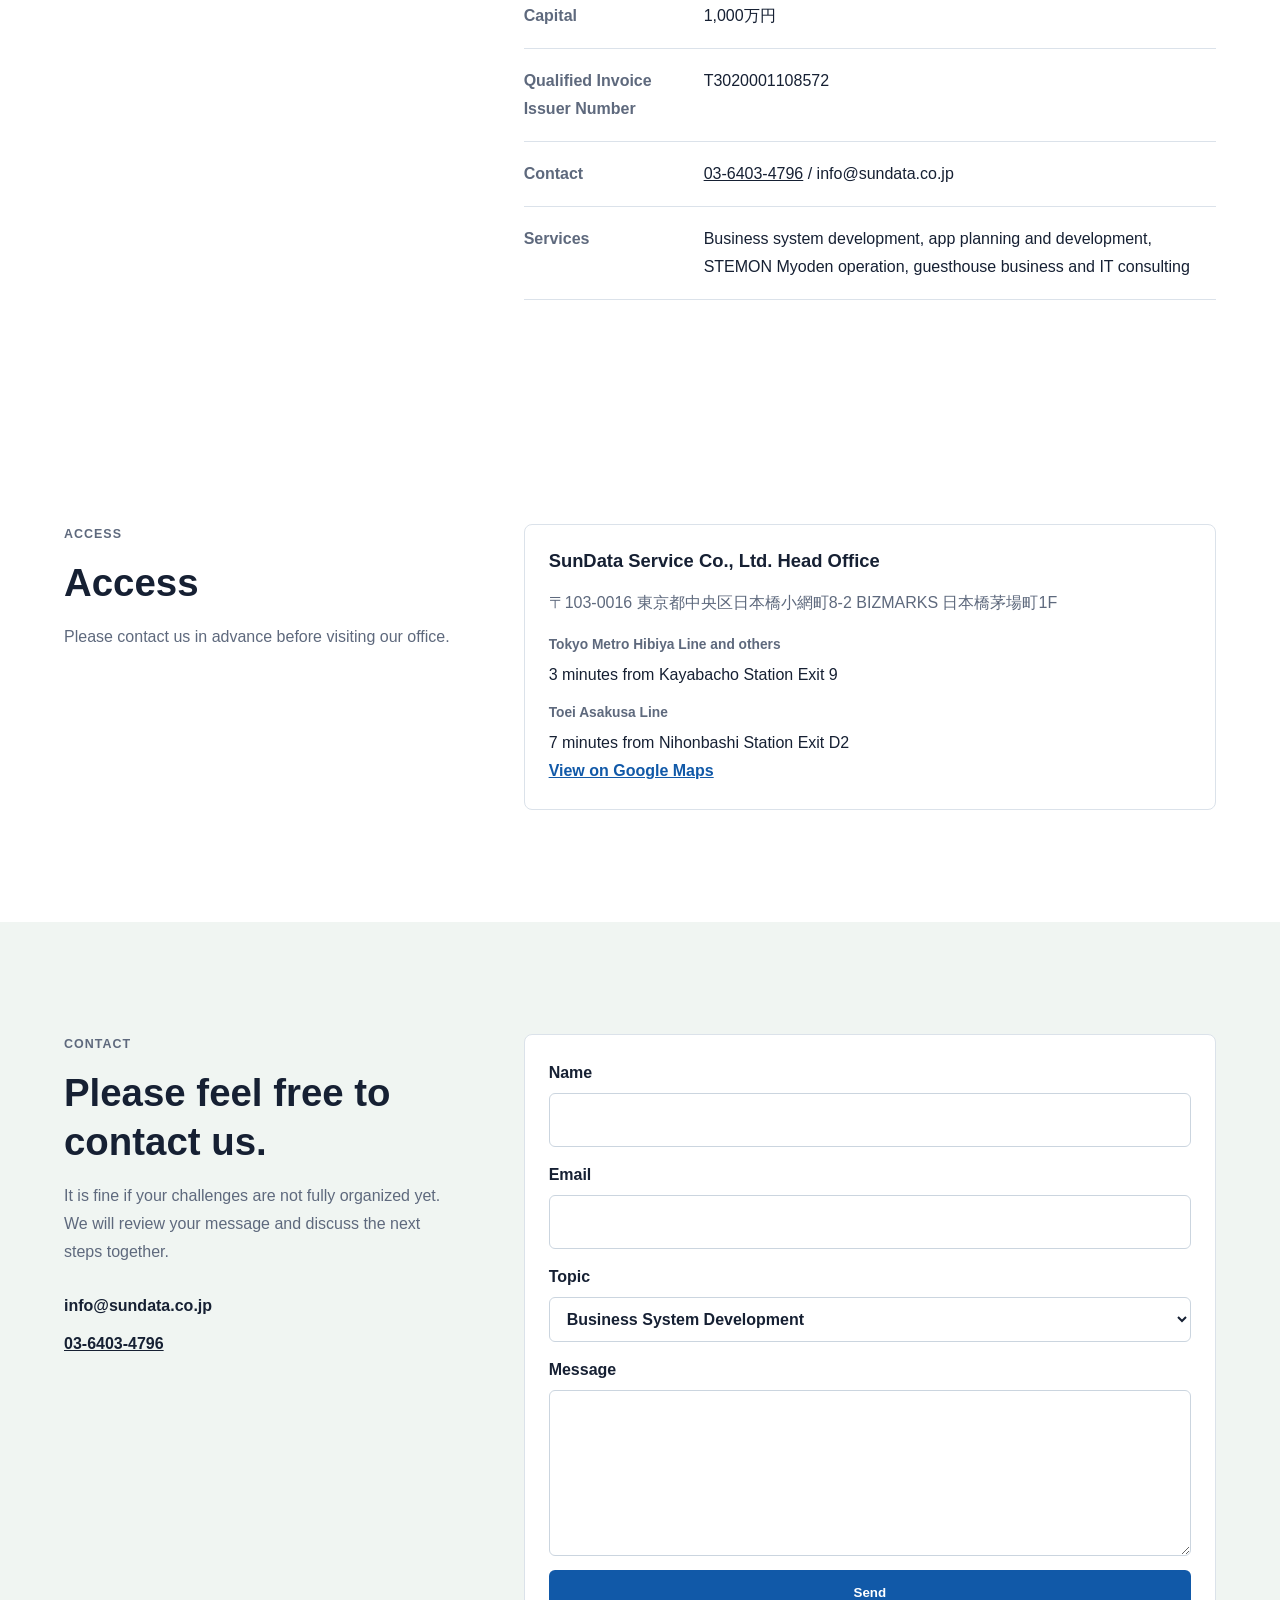
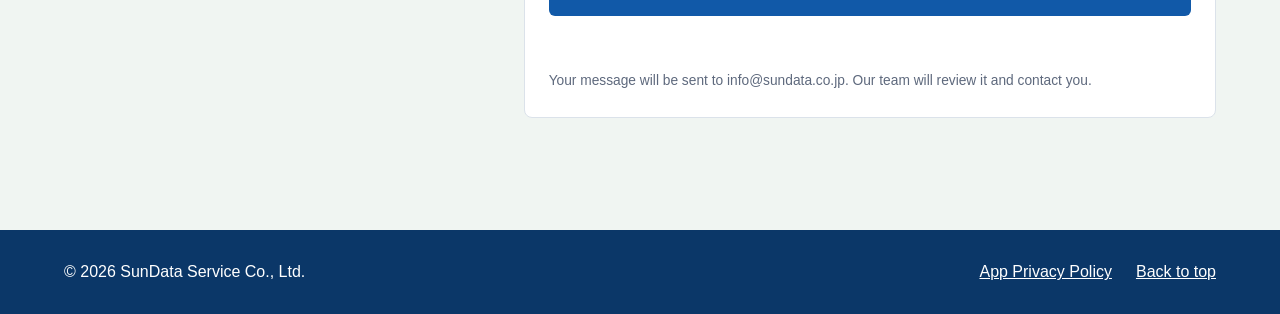
==== commit b4c2b3e4: "app更新privacy" ====
--- a/en/index.html
+++ b/en/index.html
@@ -212,6 +212,7 @@
             </dl>
             <div class="app-actions">
               <a class="button primary" href="https://apps.apple.com/jp/developer/jianwei-chen/id1885517805" target="_blank" rel="noopener">View on App Store</a>
+              <a class="button ghost" href="../privacy.html">Privacy Policy</a>
               <a class="button ghost" href="#contact">Contact about apps</a>
             </div>
           </div>
@@ -406,7 +407,7 @@
 
     <footer class="site-footer">
       <p>© 2026 SunData Service Co., Ltd.</p>
-      <a href="#top">Back to top</a>
+      <div class="footer-links"><a href="../privacy.html">App Privacy Policy</a><a href="#top">Back to top</a></div>
     </footer>
 
     <script src="../script.js"></script>
--- a/styles.css
+++ b/styles.css
@@ -789,6 +789,31 @@
 .site-footer a {
   color: var(--white);
 }
+
+.footer-links { display: flex; flex-wrap: wrap; justify-content: flex-end; gap: 12px 24px; }
+.privacy-page { background: #f3f6f9; }
+.privacy-header { position: static; }
+.privacy-main { padding: clamp(52px, 8vw, 96px) clamp(18px, 5vw, 72px); }
+.privacy-shell { width: min(920px, 100%); margin: 0 auto; }
+.privacy-hero { padding: clamp(30px, 5vw, 54px); color: var(--white); background: linear-gradient(135deg, var(--blue-dark), #0b4f8f 68%, #1268b9); border-radius: 10px 10px 0 0; }
+.privacy-hero .eyebrow { color: #c9e2ff; }
+.privacy-hero h1 { font-size: clamp(2rem, 5vw, 3.5rem); }
+.privacy-hero p:last-child { max-width: 680px; margin: 18px 0 0; color: rgba(255, 255, 255, 0.82); }
+.privacy-content { padding: clamp(28px, 5vw, 54px); background: var(--white); border: 1px solid var(--line); border-top: 0; border-radius: 0 0 10px 10px; }
+.privacy-meta { display: flex; flex-wrap: wrap; gap: 8px 24px; margin: 0 0 36px; padding: 0 0 22px; color: var(--muted); border-bottom: 1px solid var(--line); font-size: 0.9rem; }
+.privacy-section + .privacy-section { margin-top: 38px; }
+.privacy-section h2 { margin-bottom: 14px; font-size: clamp(1.35rem, 3vw, 1.8rem); }
+.privacy-section p, .privacy-section li { color: var(--muted); }
+.privacy-section ul { padding-left: 1.25em; }
+.privacy-table-wrap { margin-top: 18px; overflow-x: auto; border: 1px solid var(--line); border-radius: 8px; }
+.privacy-table { width: 100%; min-width: 660px; border-collapse: collapse; }
+.privacy-table th, .privacy-table td { padding: 15px 16px; border-bottom: 1px solid var(--line); text-align: left; vertical-align: top; }
+.privacy-table tr:last-child td { border-bottom: 0; }
+.privacy-table th { color: var(--blue-dark); background: #edf4fb; font-size: 0.84rem; }
+.privacy-table td:first-child { color: var(--ink); font-weight: 800; }
+.privacy-note { margin-top: 18px; padding: 18px 20px; background: #f6f9fc; border-left: 4px solid var(--blue); }
+.privacy-contact { padding: 24px; background: #eef4f8; border-radius: 8px; }
+.privacy-contact a { color: var(--blue); font-weight: 800; }
 
 @media (max-width: 980px) {
   .service-grid,
@@ -902,4 +927,6 @@
   .site-footer {
     display: grid;
   }
-}
+
+  .footer-links { justify-content: flex-start; }
+}
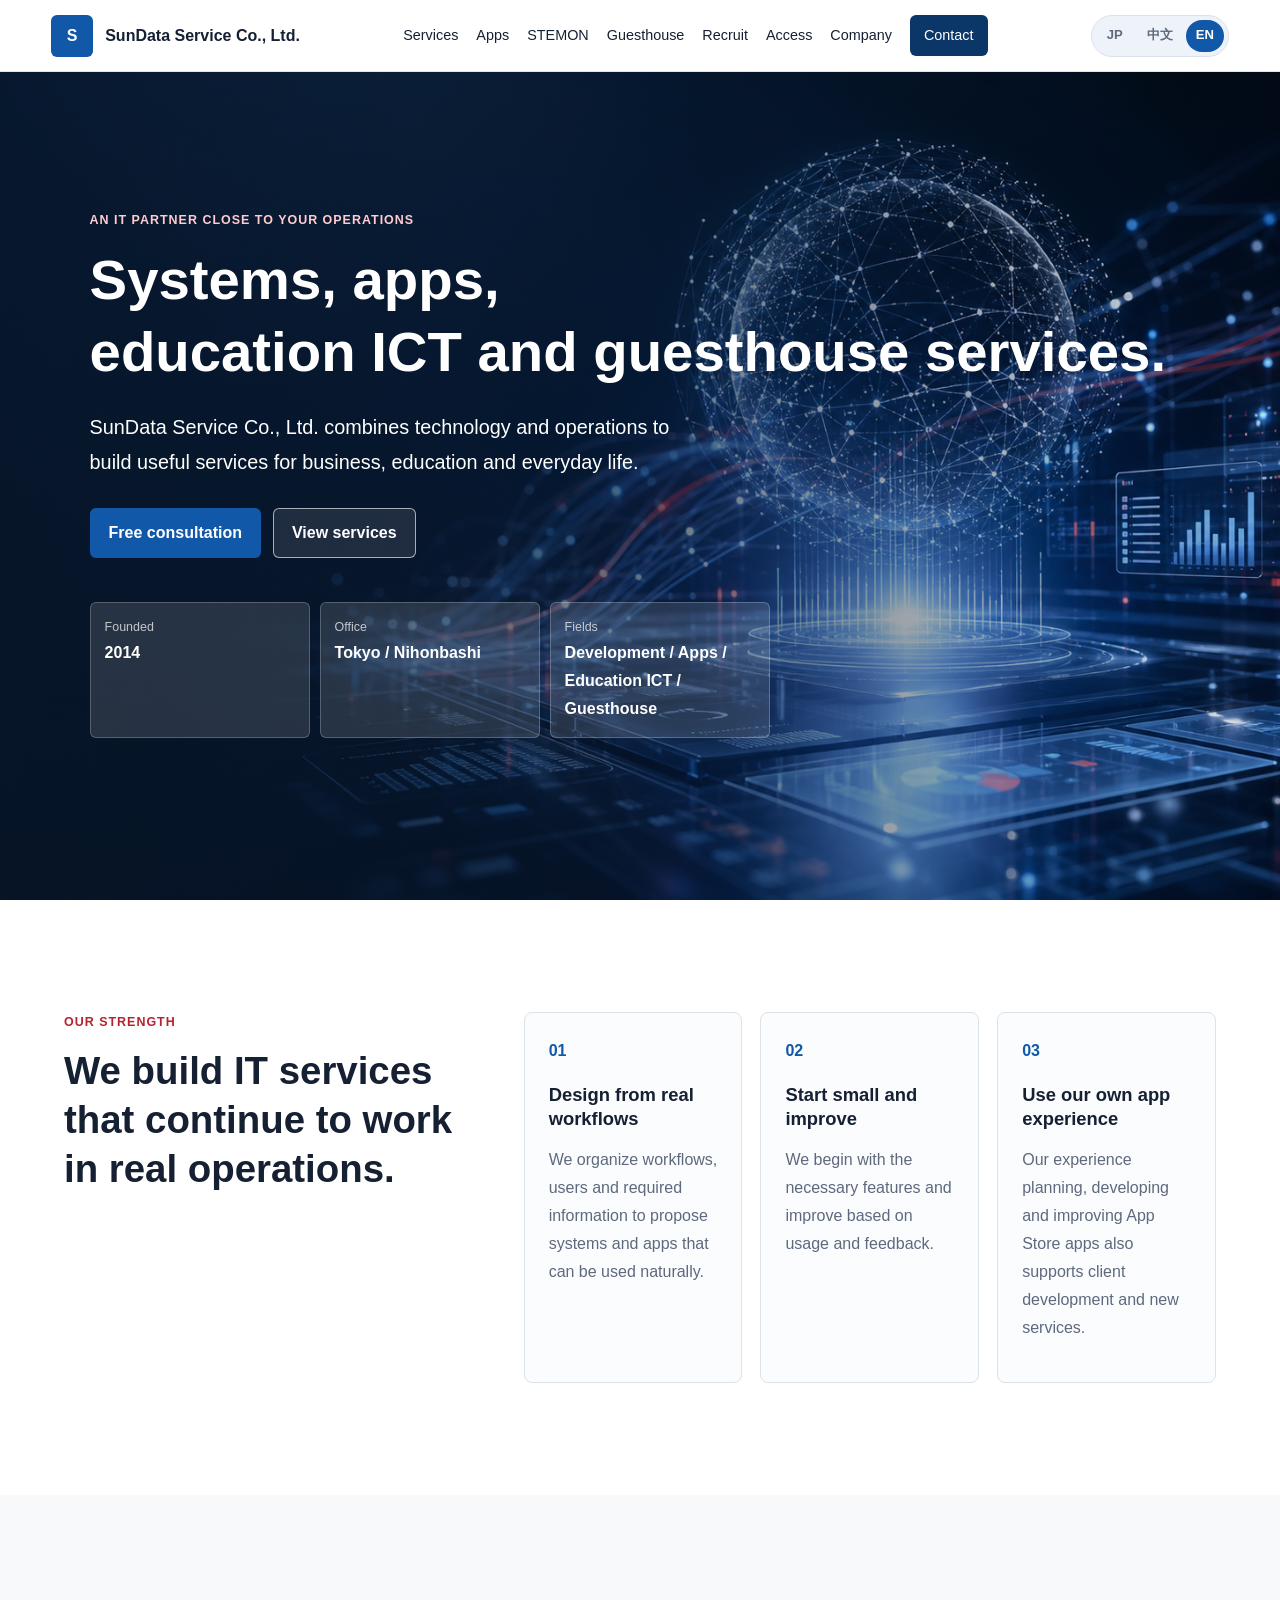
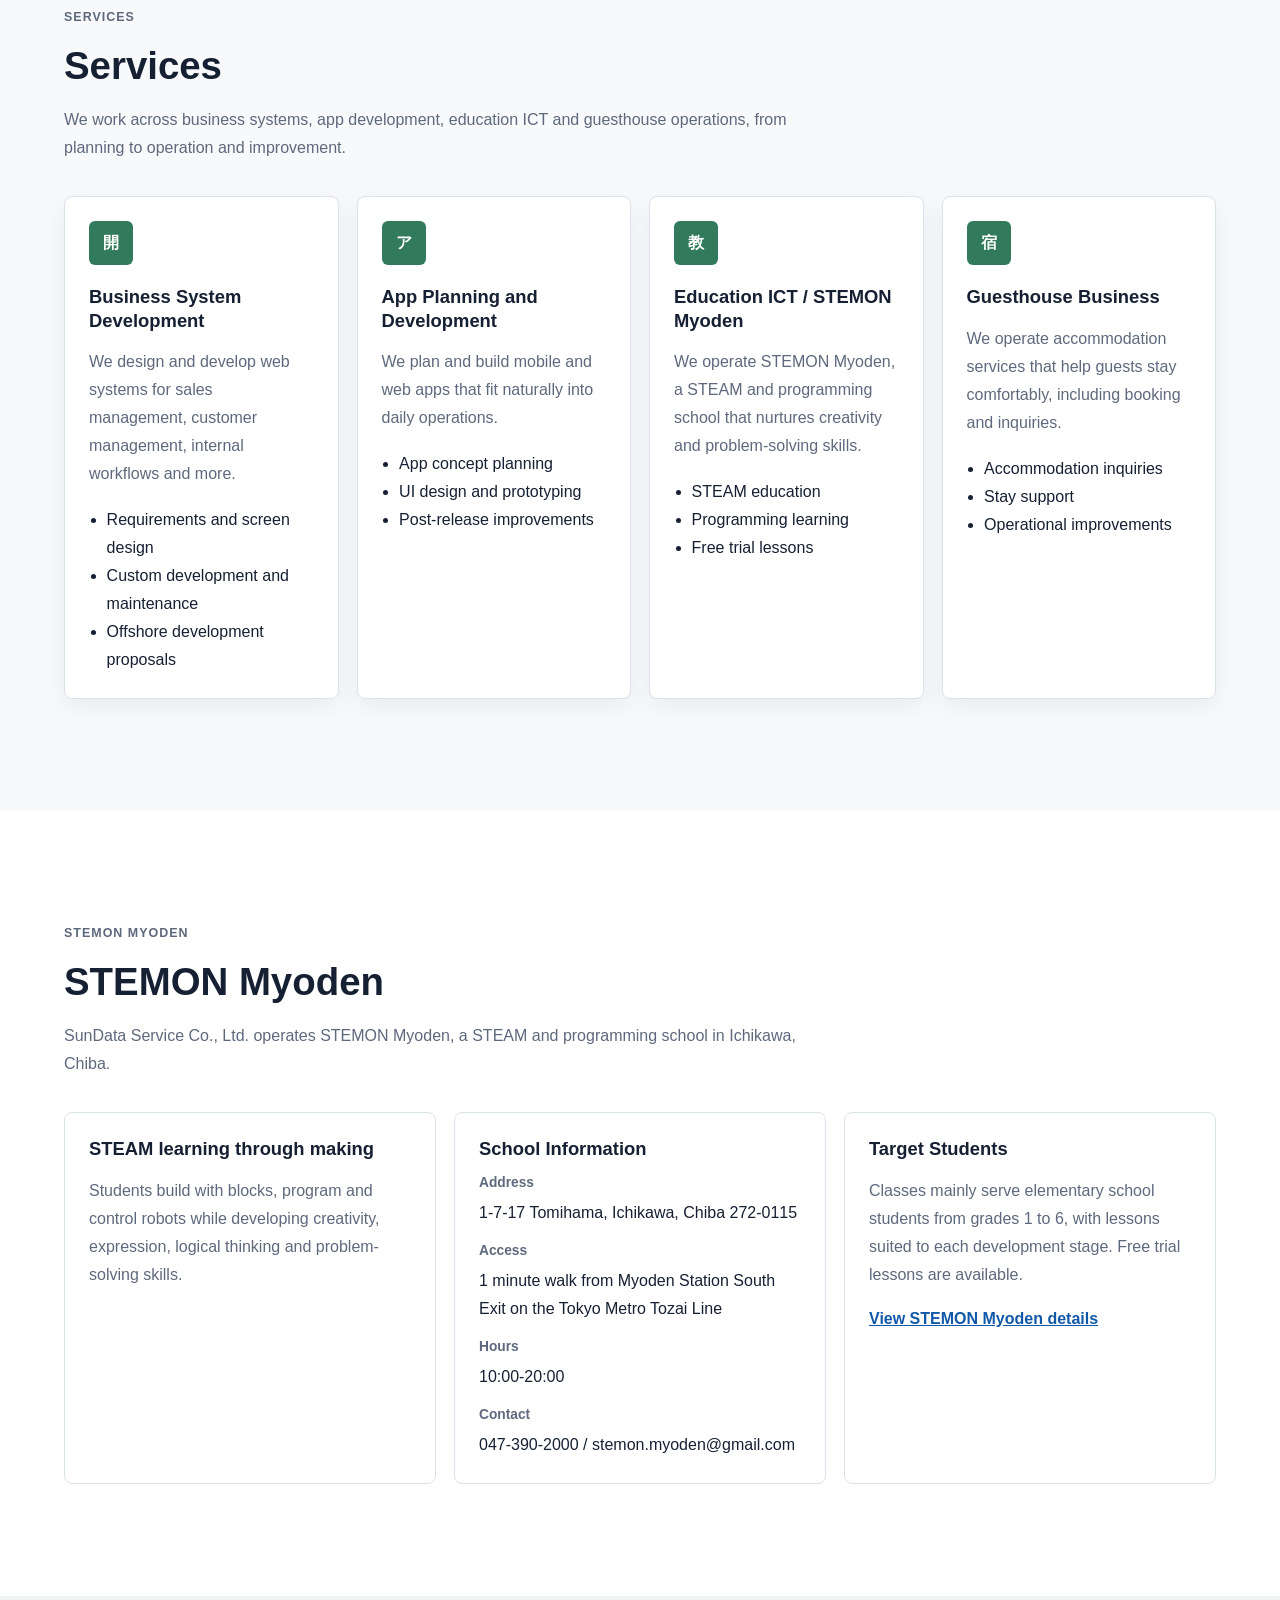
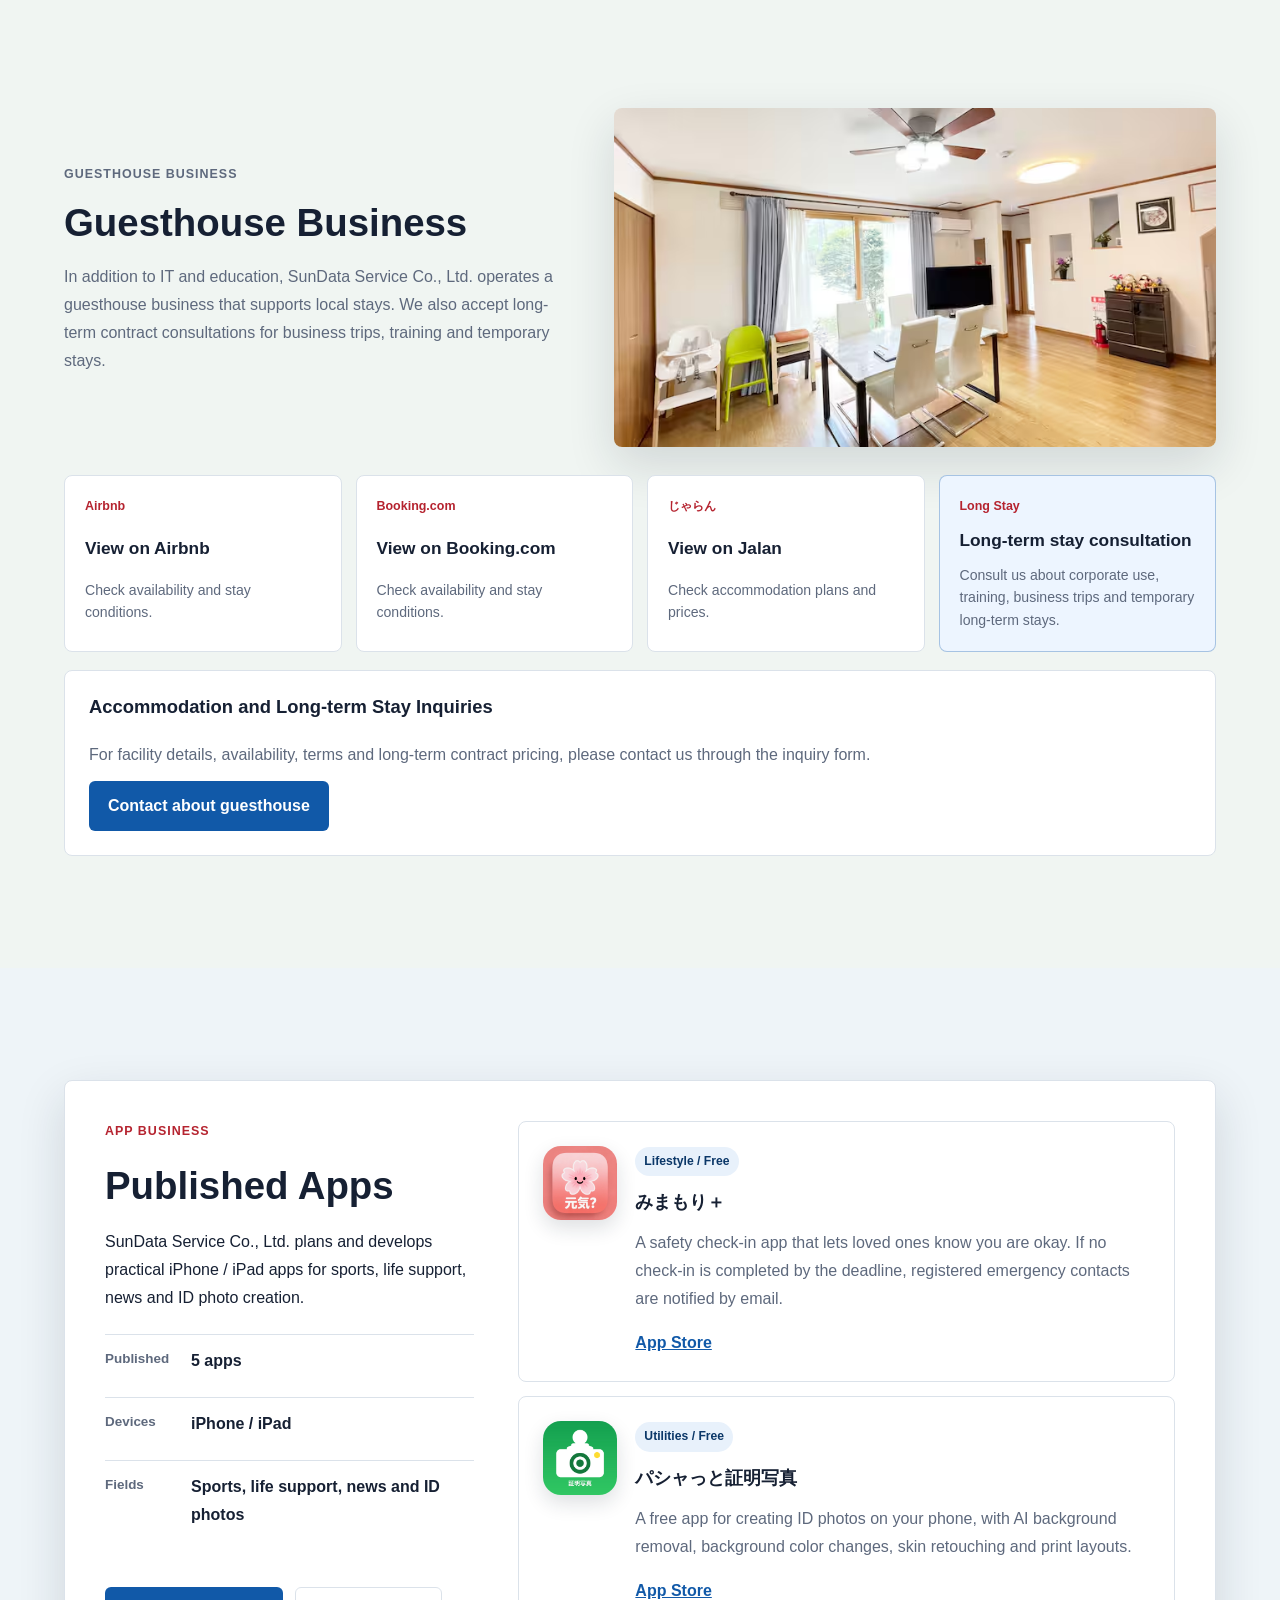
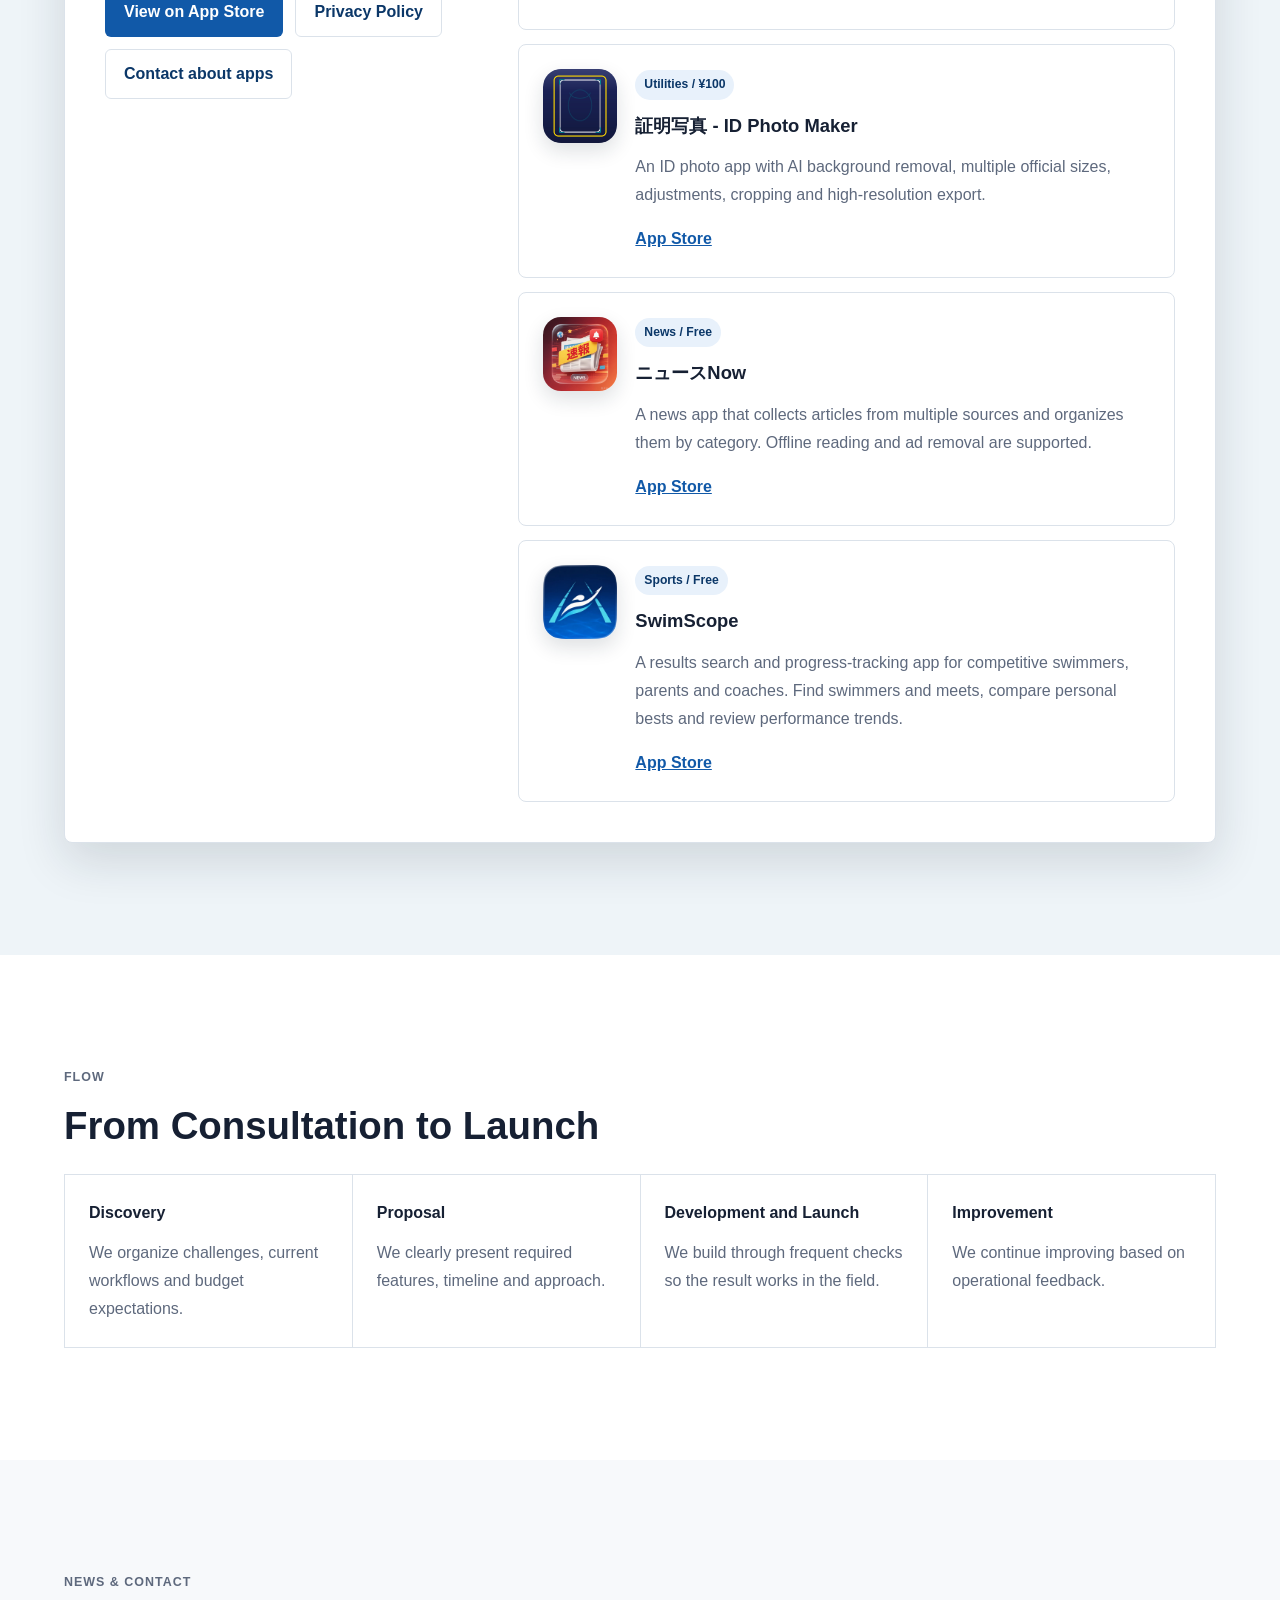
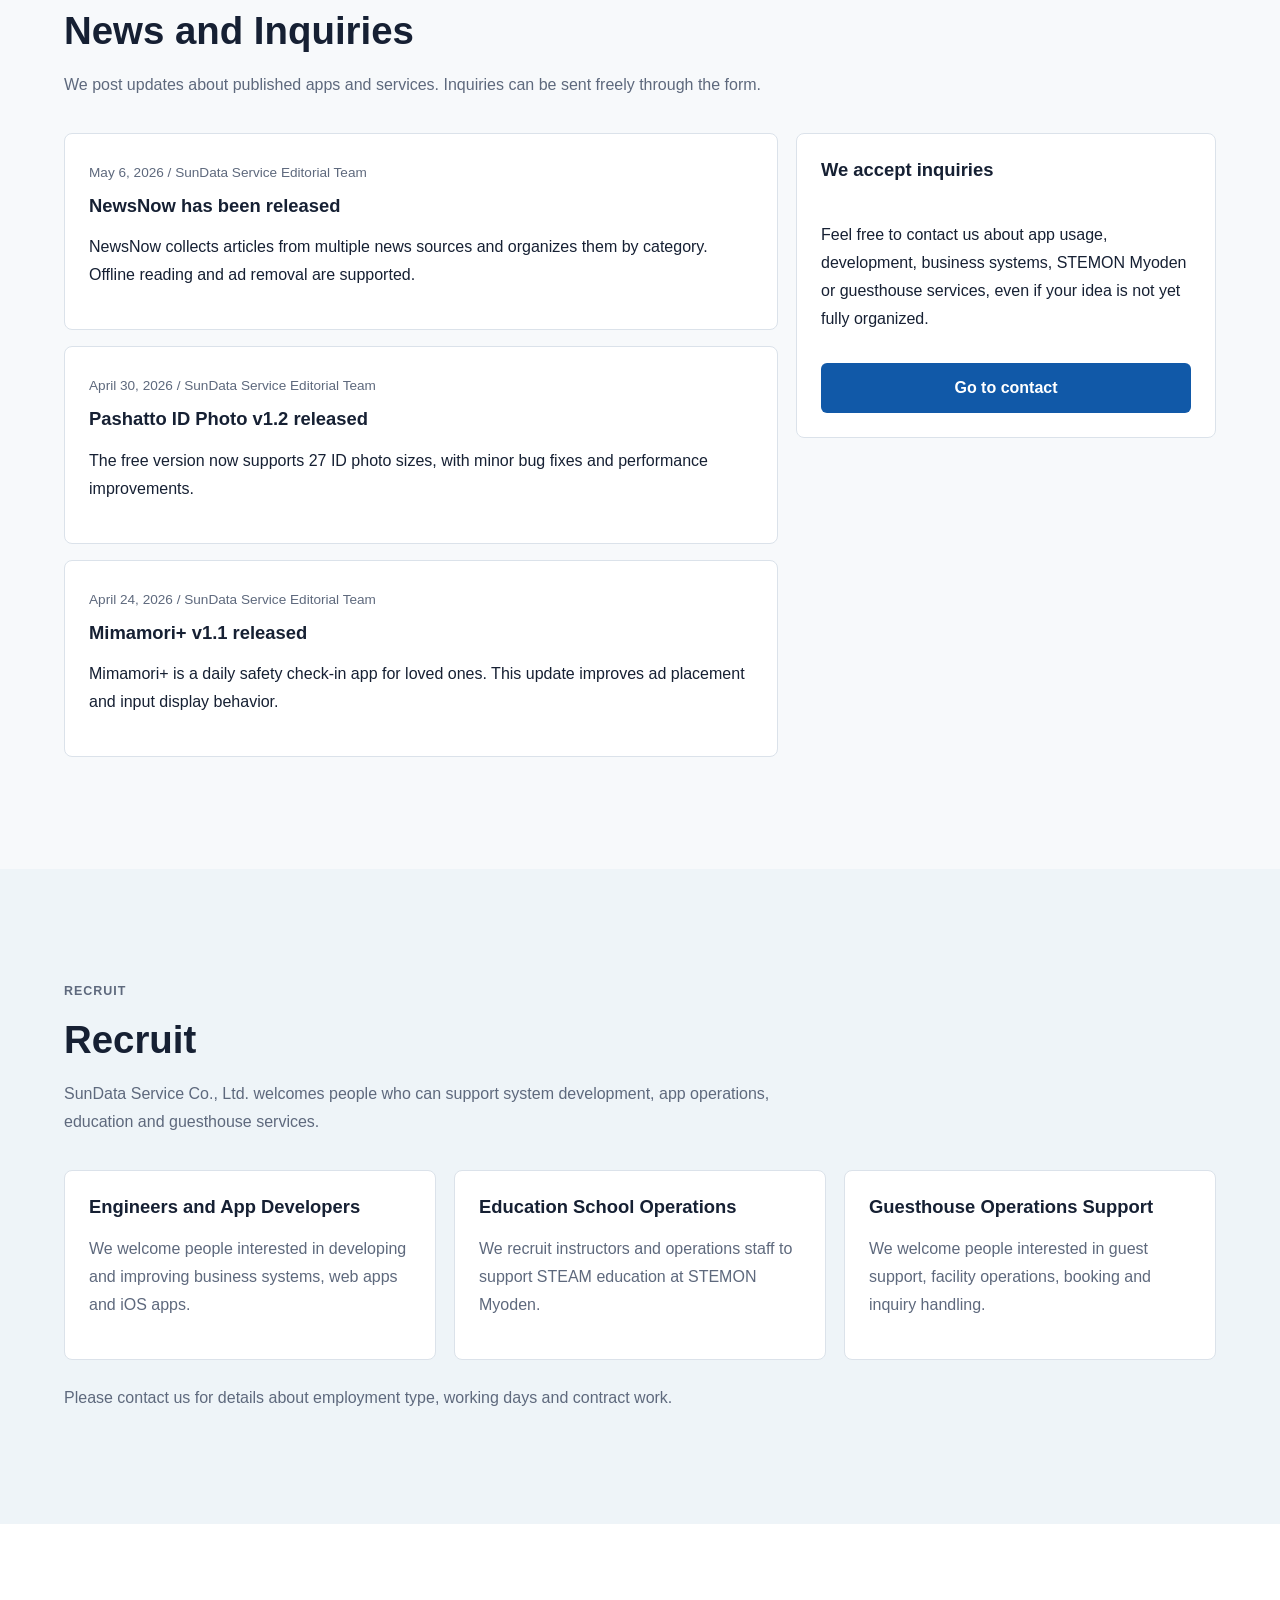
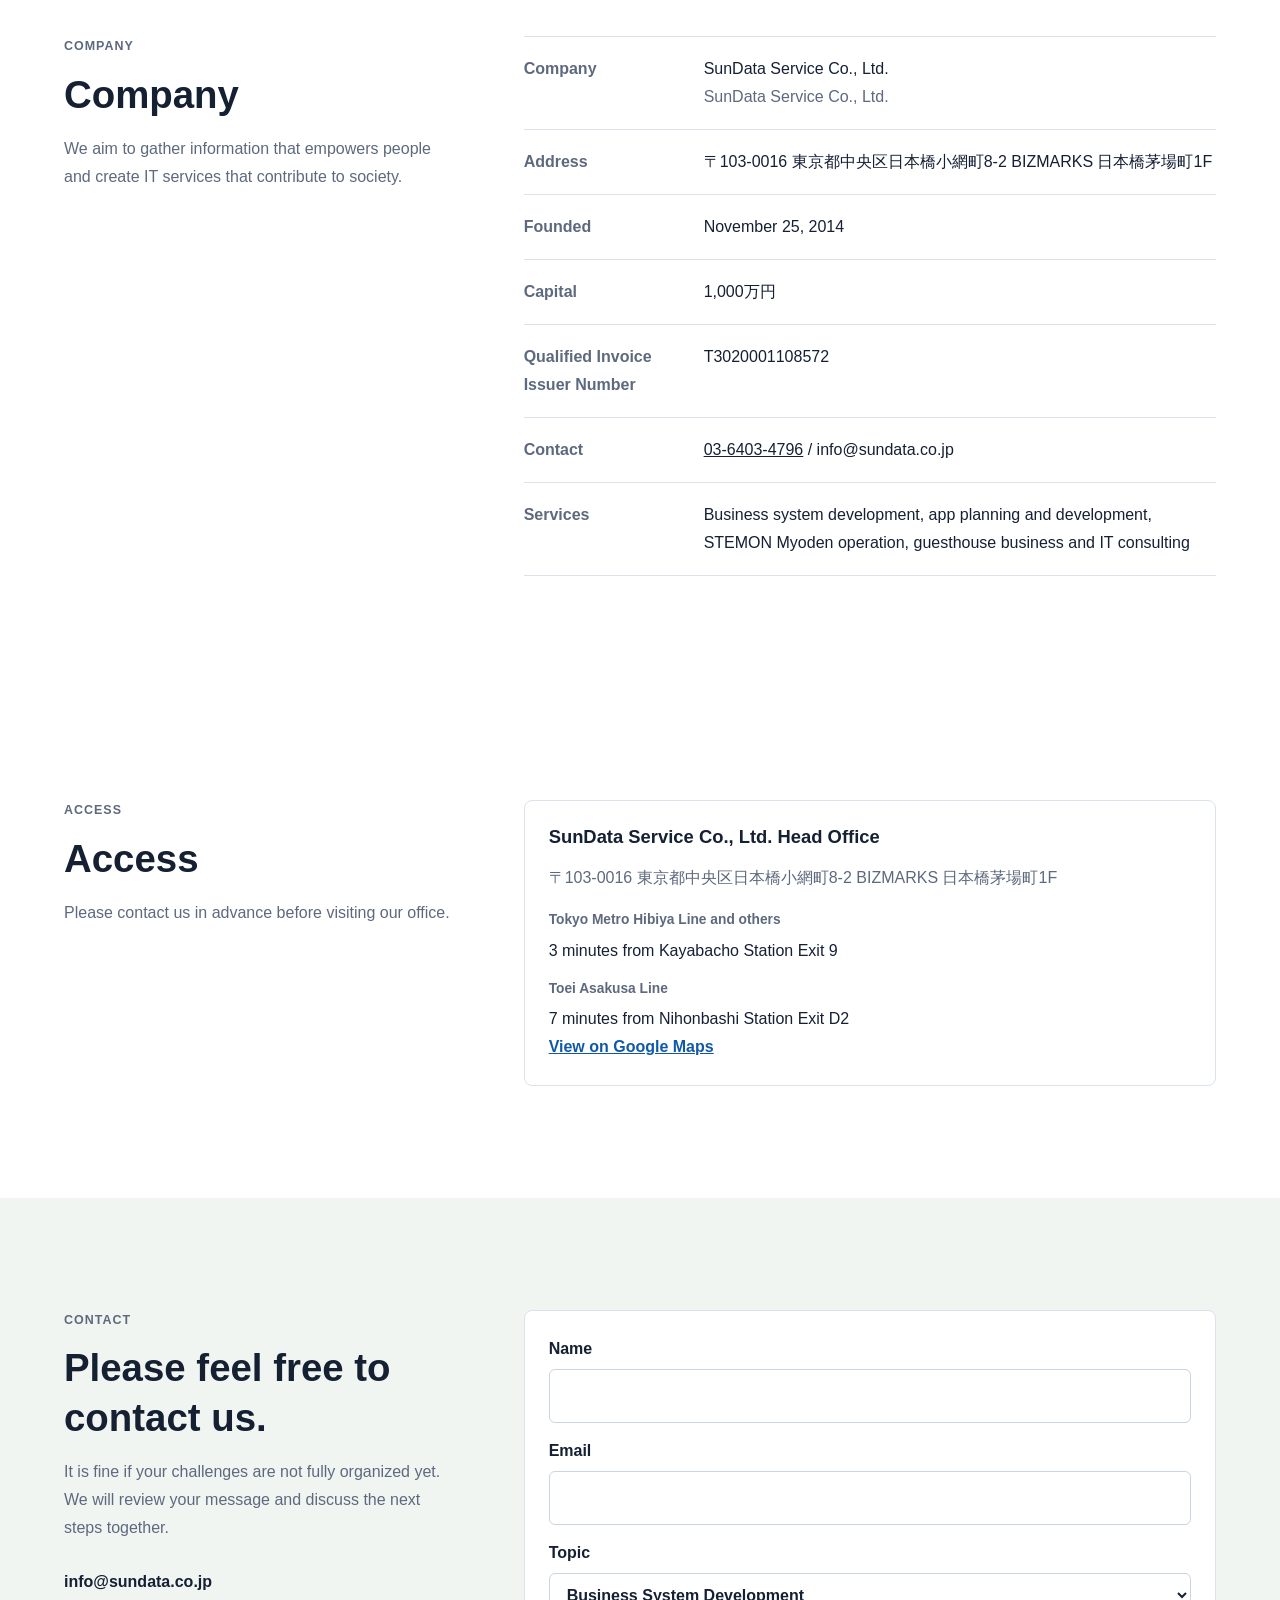
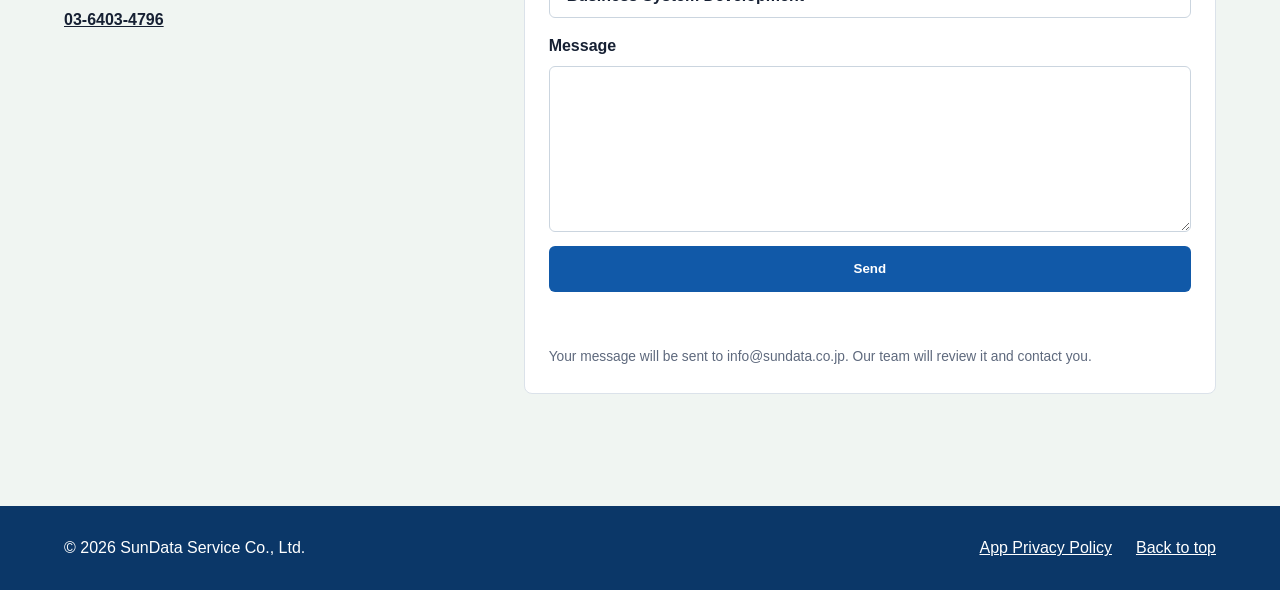
==== commit b74edbf1: "更新" ====
--- a/en/index.html
+++ b/en/index.html
@@ -204,11 +204,11 @@
           <div class="app-intro">
             <p class="eyebrow">App Business</p>
             <h2 id="apps-title">Published Apps</h2>
-            <p>SunData Service Co., Ltd. plans and develops everyday iPhone / iPad apps for life support, news and ID photo creation.</p>
+            <p>SunData Service Co., Ltd. plans and develops practical iPhone / iPad apps for sports, life support, news and ID photo creation.</p>
             <dl class="app-summary">
-              <div><dt>Published</dt><dd>4 apps</dd></div>
+              <div><dt>Published</dt><dd>5 apps</dd></div>
               <div><dt>Devices</dt><dd>iPhone / iPad</dd></div>
-              <div><dt>Fields</dt><dd>Life support, news and ID photos</dd></div>
+              <div><dt>Fields</dt><dd>Sports, life support, news and ID photos</dd></div>
             </dl>
             <div class="app-actions">
               <a class="button primary" href="https://apps.apple.com/jp/developer/jianwei-chen/id1885517805" target="_blank" rel="noopener">View on App Store</a>
@@ -253,6 +253,15 @@
                 <a href="https://apps.apple.com/jp/app/%E3%83%8B%E3%83%A5%E3%83%BC%E3%82%B9now/id6765857533" target="_blank" rel="noopener">App Store</a>
               </div>
             </article>
+            <article class="app-card">
+              <img src="../assets/apps/swimscope.webp" alt="SwimScope app icon">
+              <div>
+                <span class="status">Sports / Free</span>
+                <h3>SwimScope</h3>
+                <p>A results search and progress-tracking app for competitive swimmers, parents and coaches. Find swimmers and meets, compare personal bests and review performance trends.</p>
+                <a href="https://apps.apple.com/us/app/swimscope/id6808279364" target="_blank" rel="noopener">App Store</a>
+              </div>
+            </article>
           </div>
         </div>
       </section>
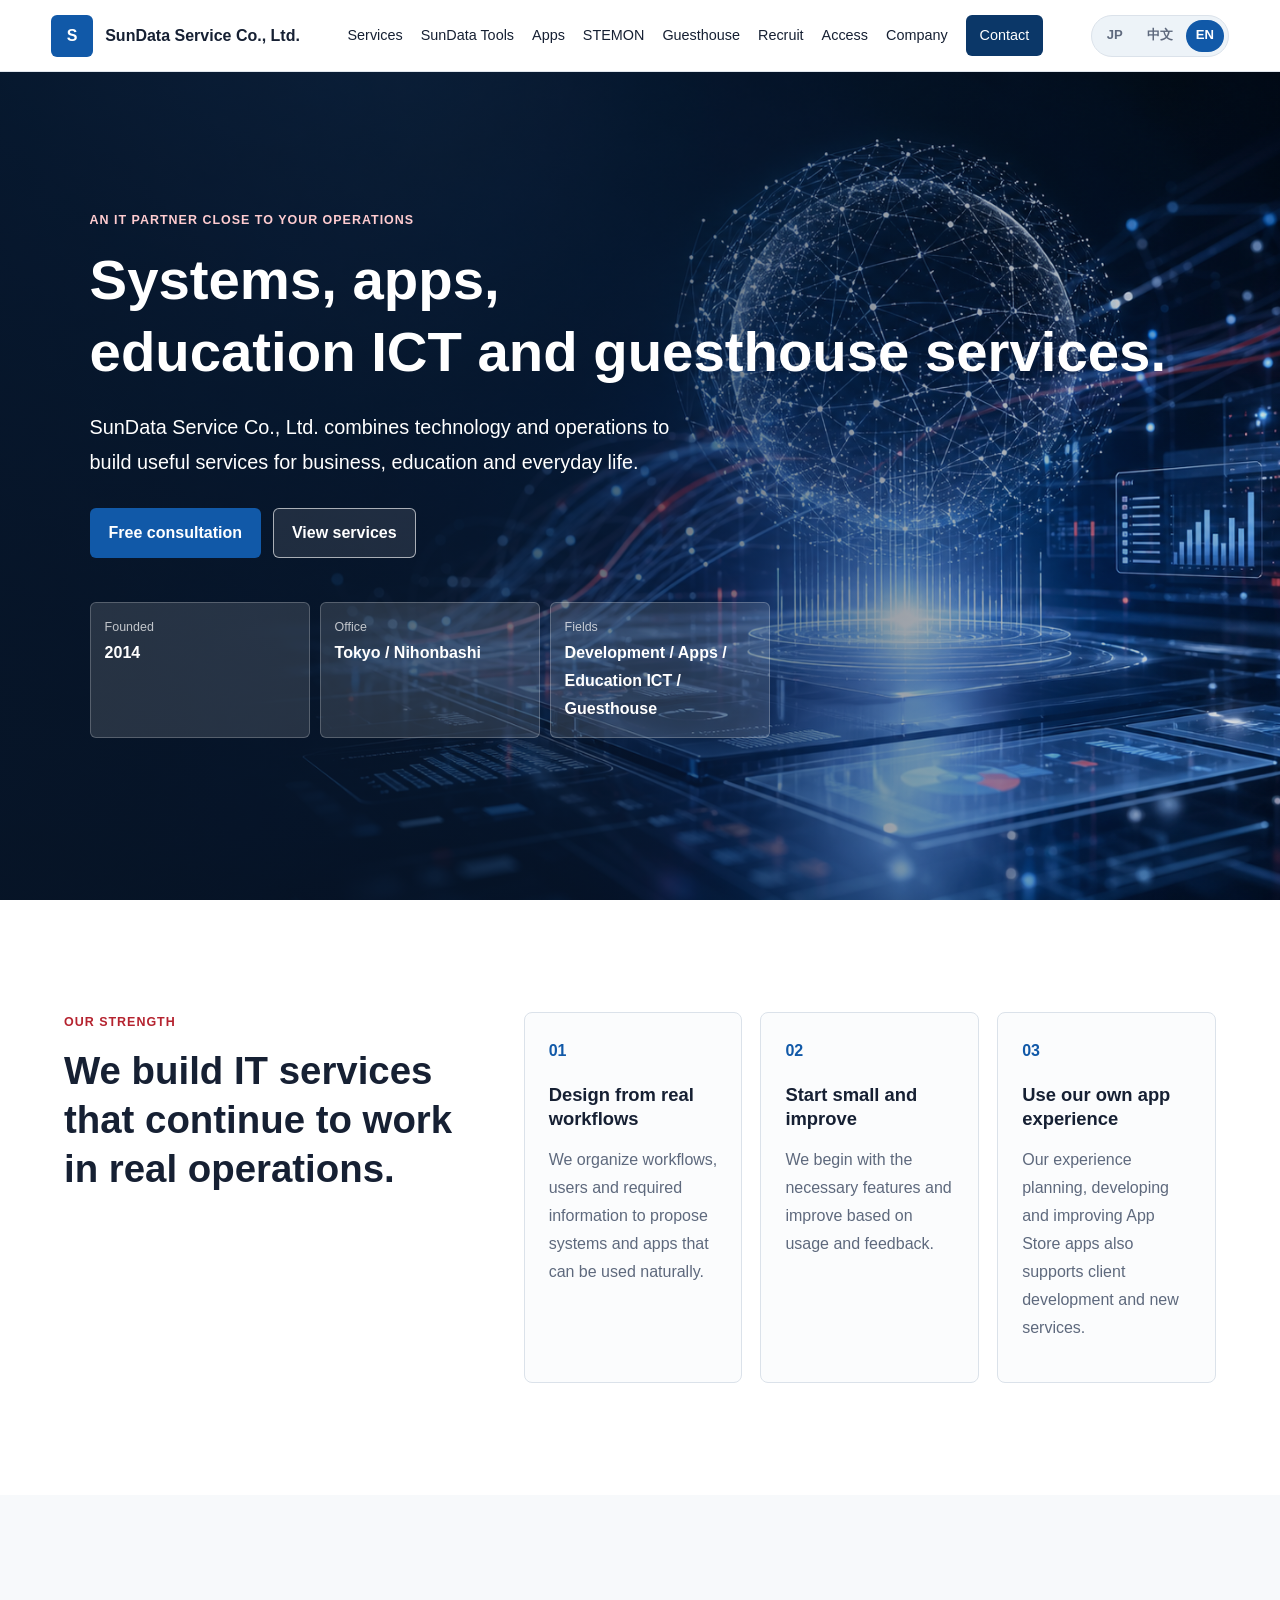
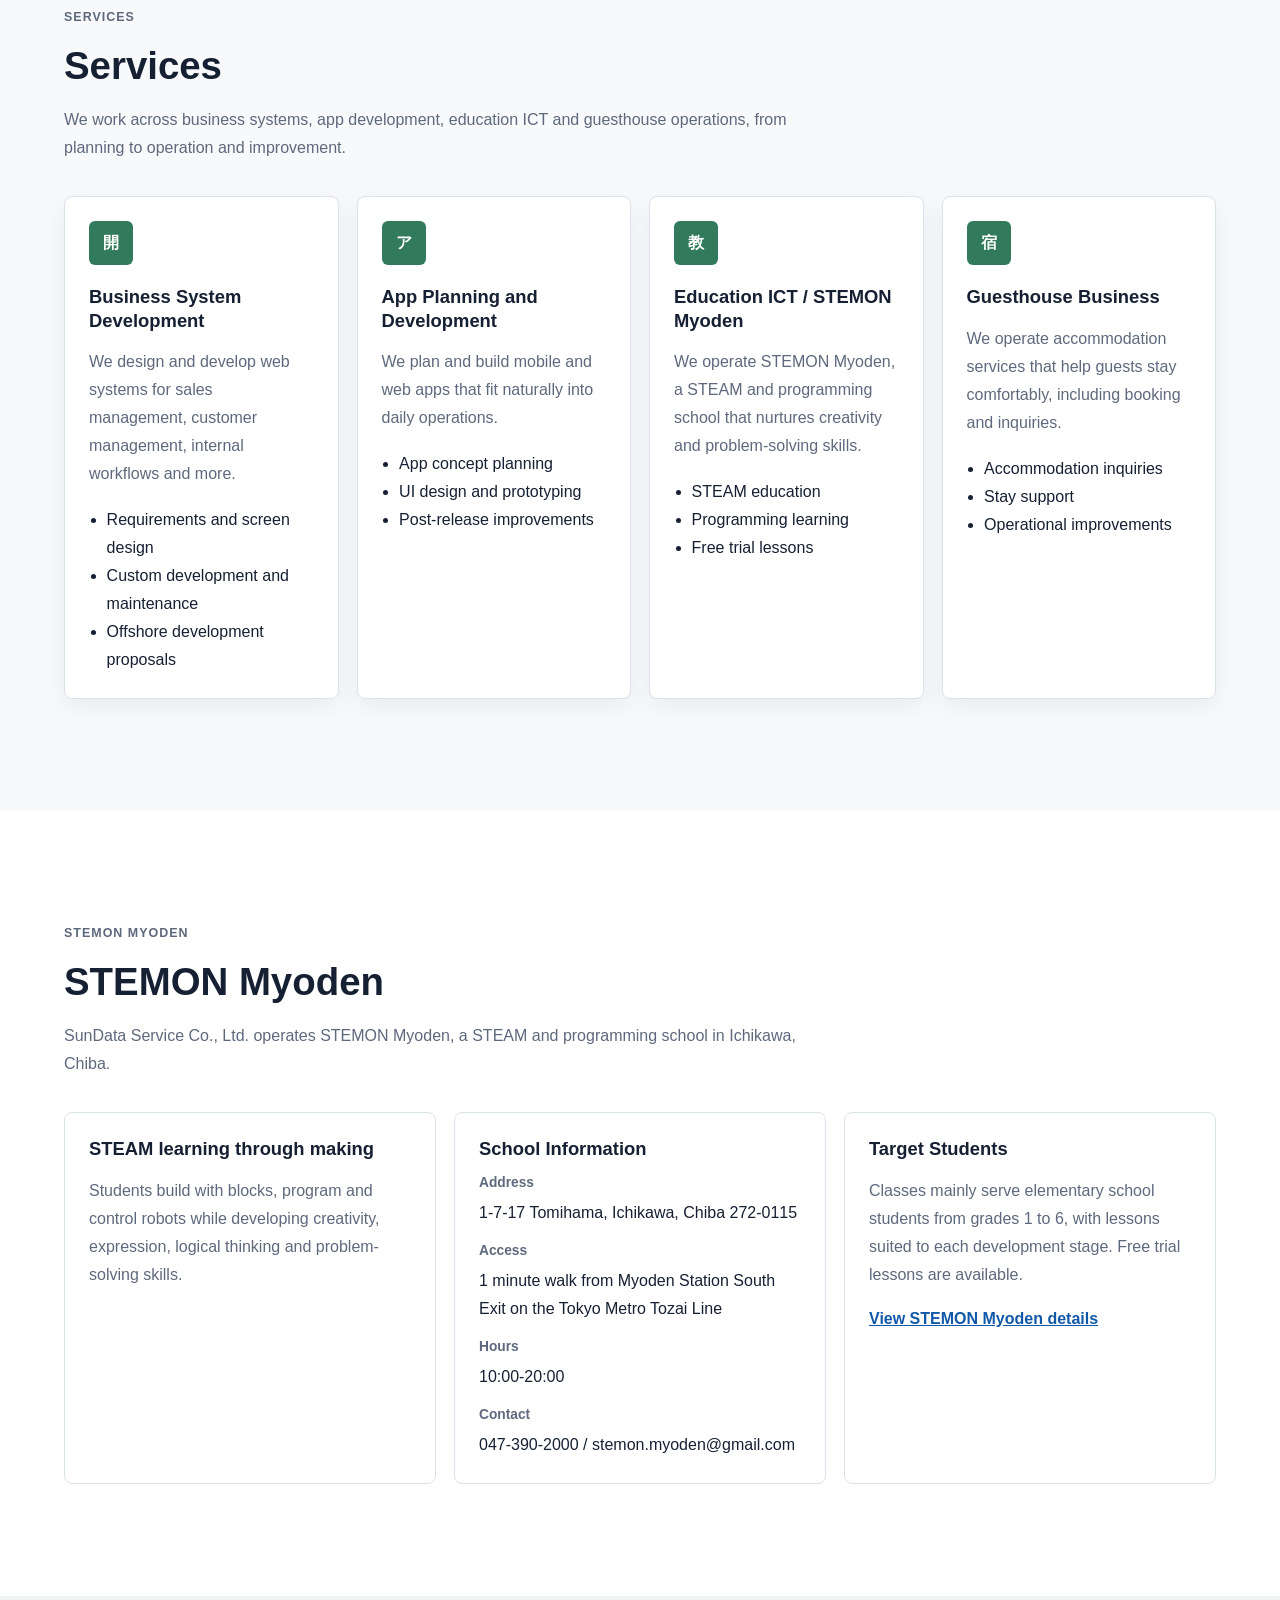
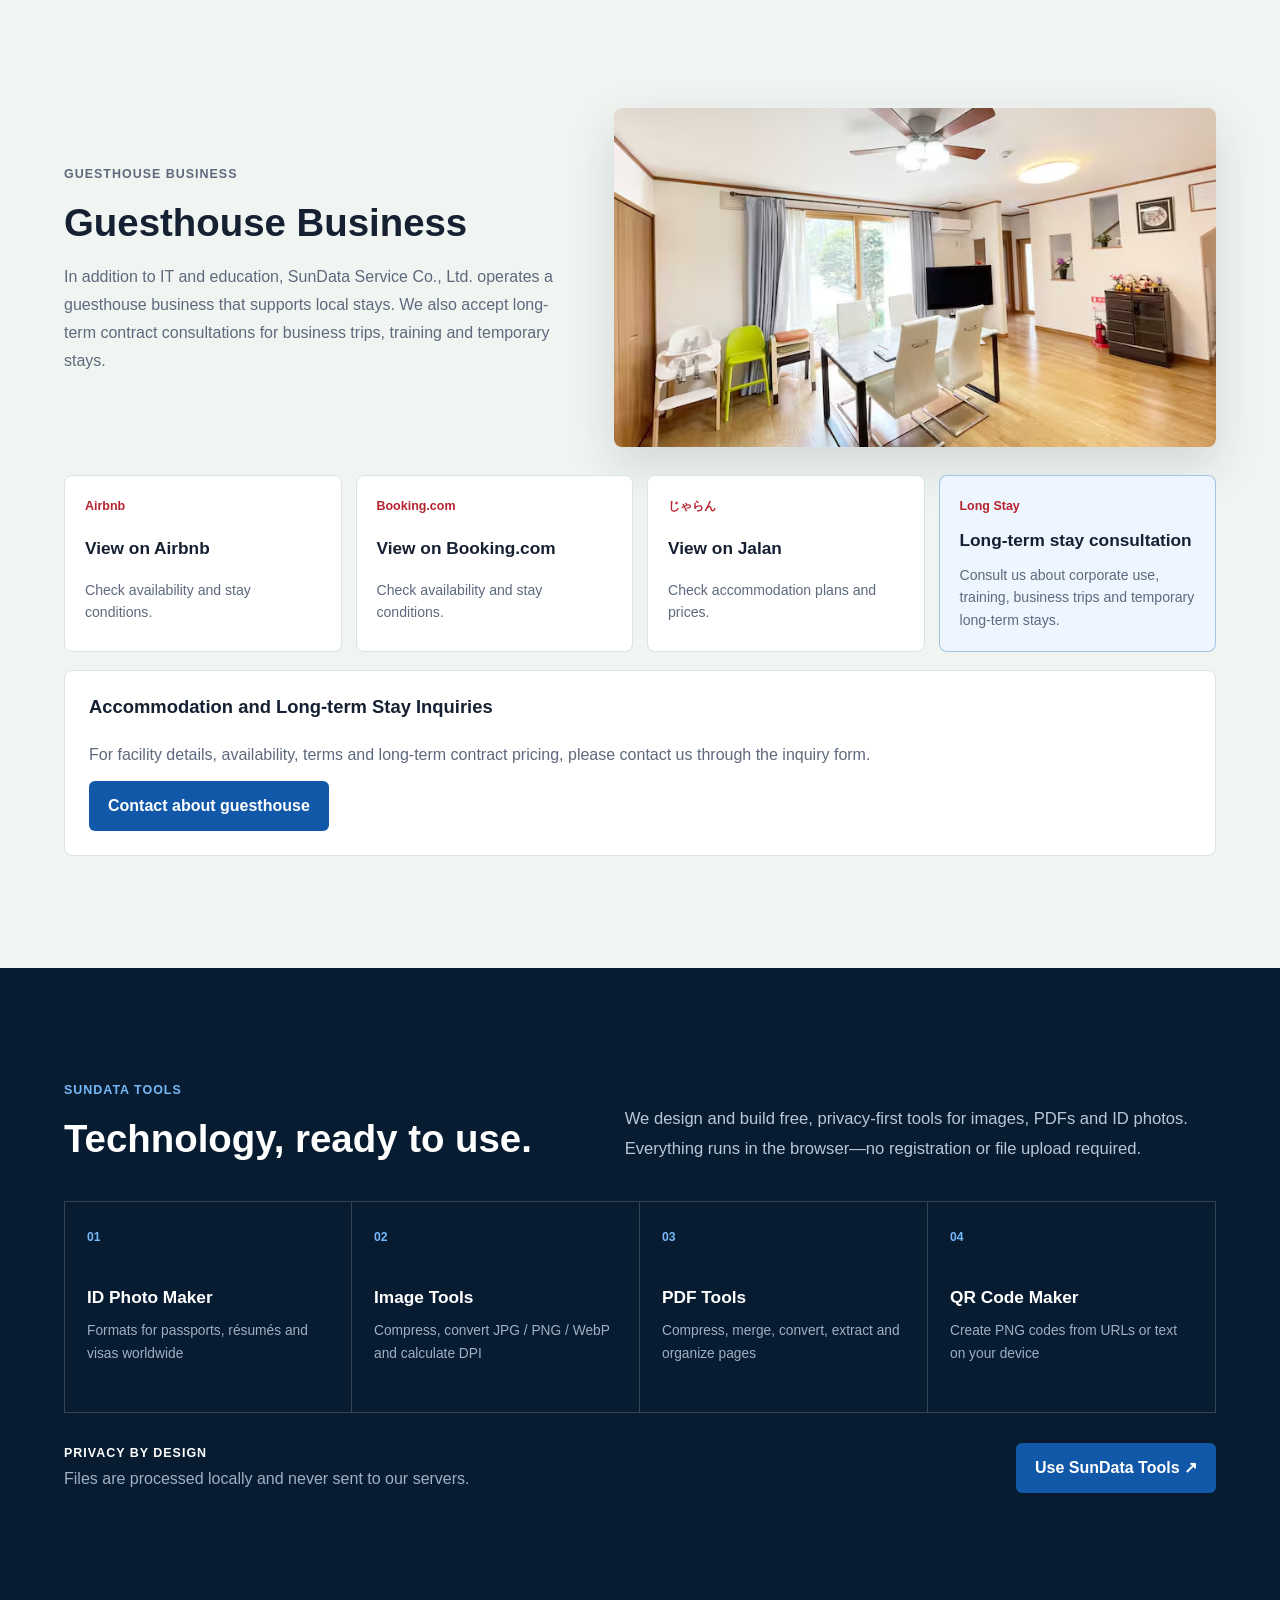
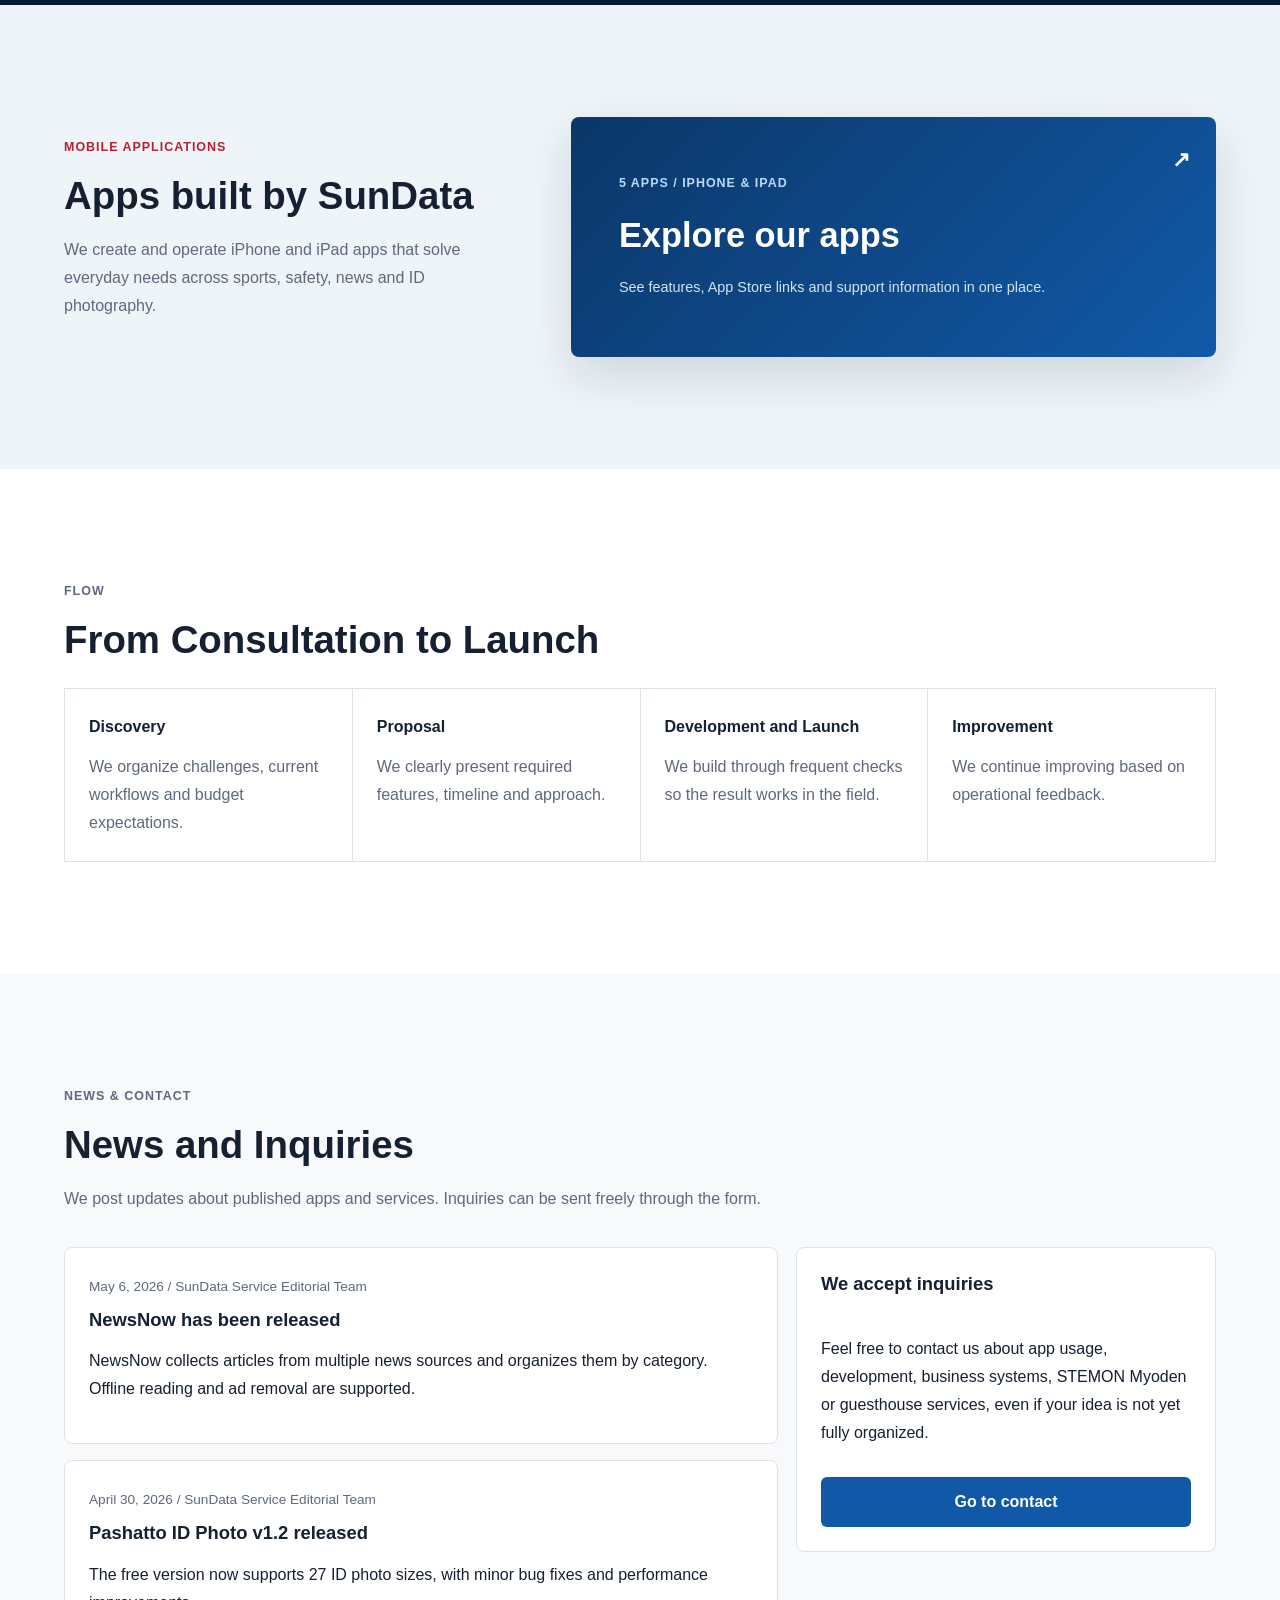
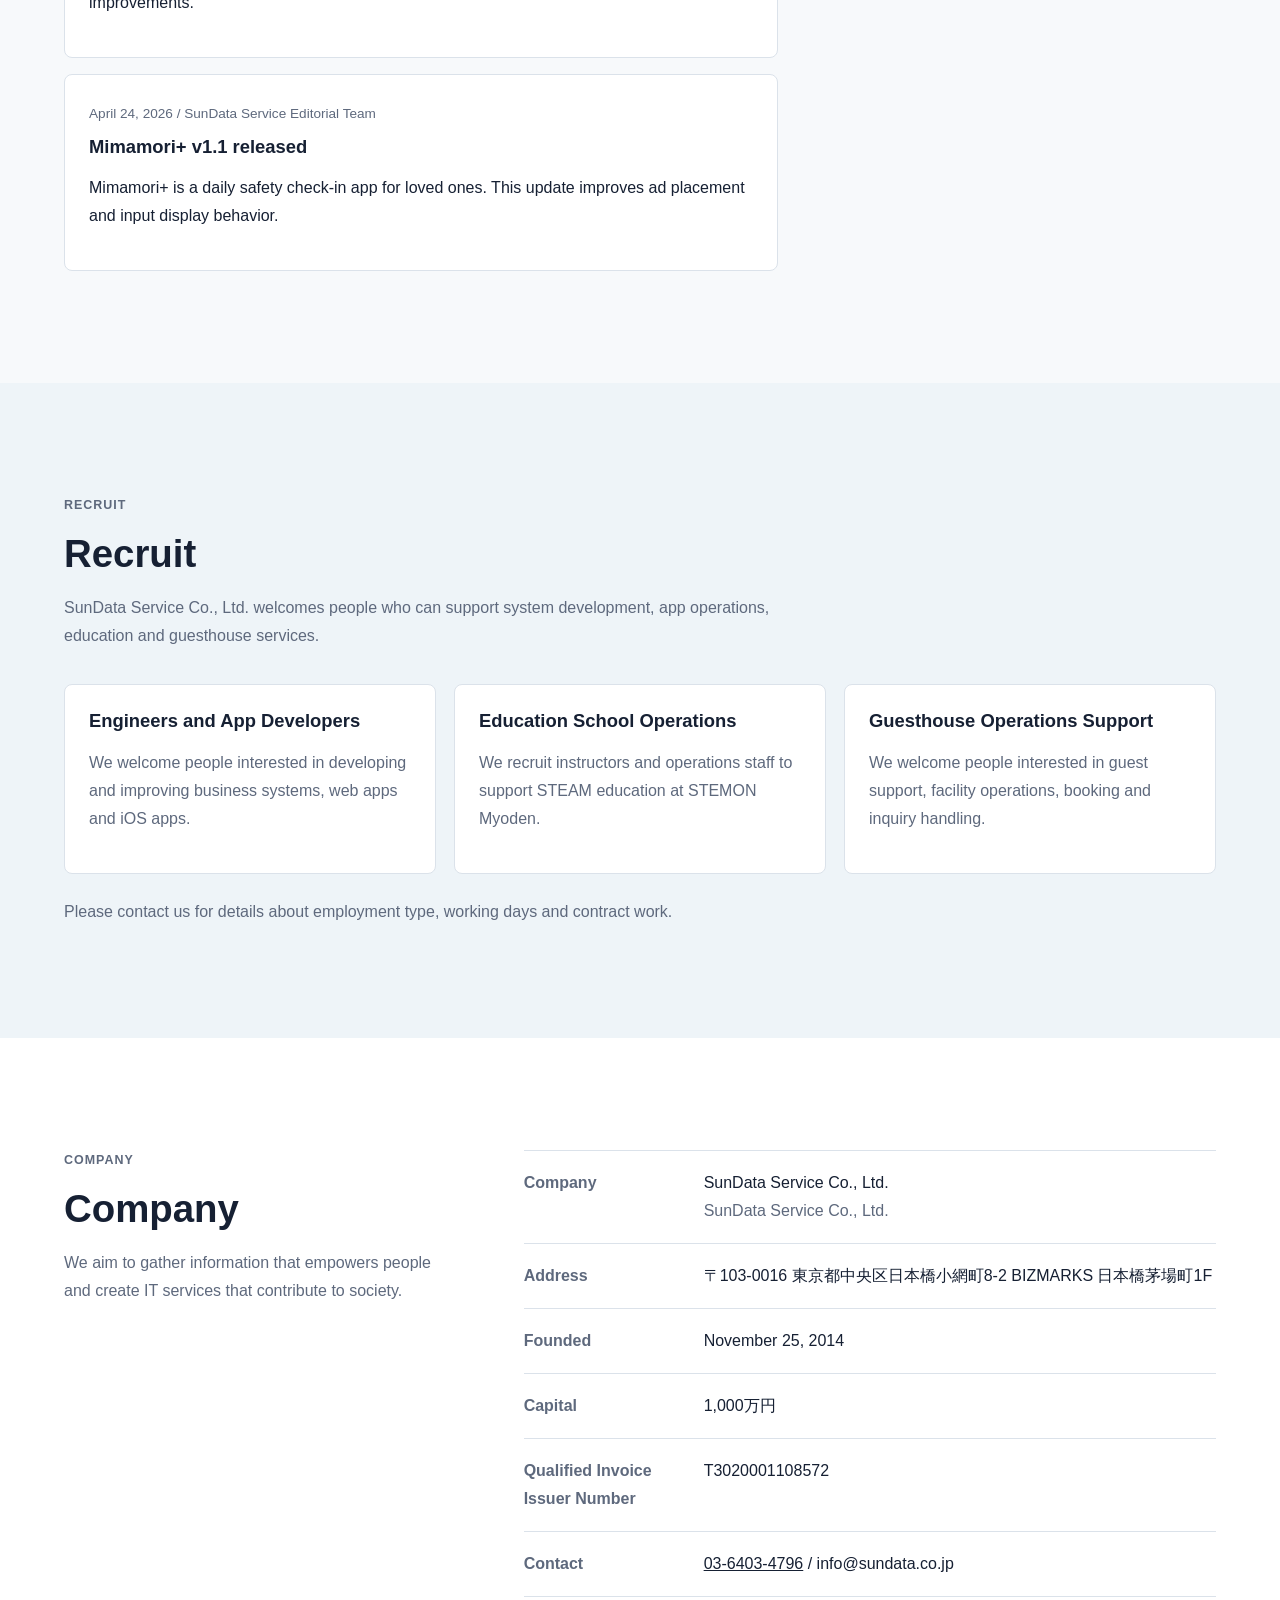
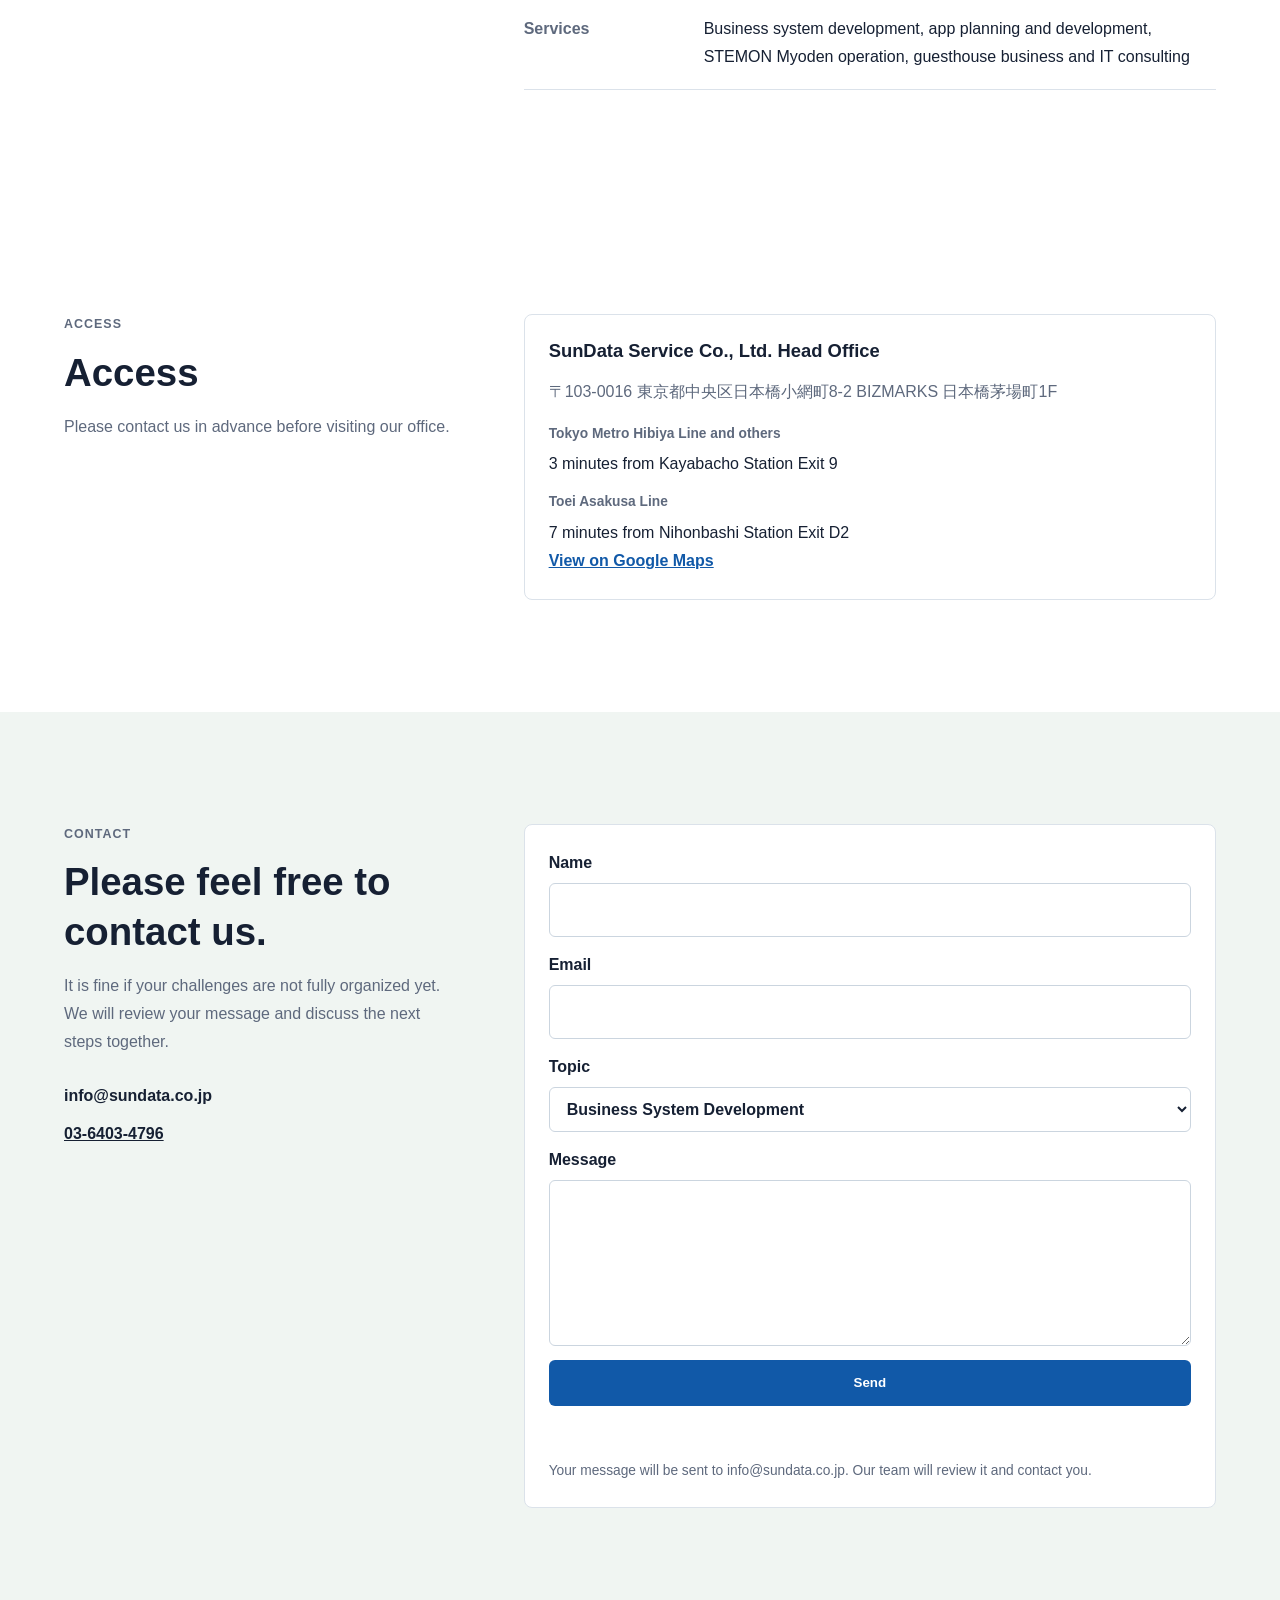
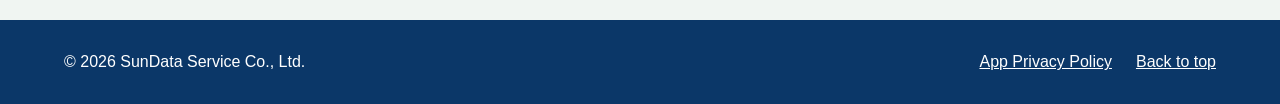
==== commit 3e4adba5: "サイト更新" ====
--- a/en/index.html
+++ b/en/index.html
@@ -19,6 +19,7 @@
       <button class="nav-toggle" type="button" aria-label="Open menu" aria-expanded="false">☰</button>
       <nav class="site-nav" aria-label="Main navigation">
         <a href="#services">Services</a>
+        <a href="#technology">SunData Tools</a>
         <a href="#apps">Apps</a>
         <a href="#stemon">STEMON</a>
         <a href="#inn">Guesthouse</a>
@@ -199,71 +200,20 @@
         </div>
       </section>
 
-      <section class="section apps" id="apps" aria-labelledby="apps-title">
-        <div class="app-panel">
-          <div class="app-intro">
-            <p class="eyebrow">App Business</p>
-            <h2 id="apps-title">Published Apps</h2>
-            <p>SunData Service Co., Ltd. plans and develops practical iPhone / iPad apps for sports, life support, news and ID photo creation.</p>
-            <dl class="app-summary">
-              <div><dt>Published</dt><dd>5 apps</dd></div>
-              <div><dt>Devices</dt><dd>iPhone / iPad</dd></div>
-              <div><dt>Fields</dt><dd>Sports, life support, news and ID photos</dd></div>
-            </dl>
-            <div class="app-actions">
-              <a class="button primary" href="https://apps.apple.com/jp/developer/jianwei-chen/id1885517805" target="_blank" rel="noopener">View on App Store</a>
-              <a class="button ghost" href="../privacy.html">Privacy Policy</a>
-              <a class="button ghost" href="#contact">Contact about apps</a>
-            </div>
-          </div>
-          <div class="app-showcase" aria-label="Apps紹介カード">
-            <article class="app-card">
-              <img src="../assets/apps/mimamori-plus.jpg" alt="Mimamori+ app icon">
-              <div>
-                <span class="status">Lifestyle / Free</span>
-                <h3>みまもり＋</h3>
-                <p>A safety check-in app that lets loved ones know you are okay. If no check-in is completed by the deadline, registered emergency contacts are notified by email.</p>
-                <a href="https://apps.apple.com/jp/app/%E3%81%BF%E3%81%BE%E3%82%82%E3%82%8A/id6760651931" target="_blank" rel="noopener">App Store</a>
-              </div>
-            </article>
-            <article class="app-card">
-              <img src="../assets/apps/pashatto-id-photo.jpg" alt="Pashatto ID Photo app icon">
-              <div>
-                <span class="status">Utilities / Free</span>
-                <h3>パシャっと証明写真</h3>
-                <p>A free app for creating ID photos on your phone, with AI background removal, background color changes, skin retouching and print layouts.</p>
-                <a href="https://apps.apple.com/jp/app/%E3%83%91%E3%82%B7%E3%83%A3%E3%81%A3%E3%81%A8%E8%A8%BC%E6%98%8E%E5%86%99%E7%9C%9F/id6761061360" target="_blank" rel="noopener">App Store</a>
-              </div>
-            </article>
-            <article class="app-card">
-              <img src="../assets/apps/id-photo-maker.jpg" alt="ID Photo Maker app icon">
-              <div>
-                <span class="status">Utilities / ¥100</span>
-                <h3>証明写真 - ID Photo Maker</h3>
-                <p>An ID photo app with AI background removal, multiple official sizes, adjustments, cropping and high-resolution export.</p>
-                <a href="https://apps.apple.com/jp/app/%E8%A8%BC%E6%98%8E%E5%86%99%E7%9C%9F-id-photo-maker/id6760736426" target="_blank" rel="noopener">App Store</a>
-              </div>
-            </article>
-            <article class="app-card">
-              <img src="../assets/apps/news-now.jpg" alt="NewsNow app icon">
-              <div>
-                <span class="status">News / Free</span>
-                <h3>ニュースNow</h3>
-                <p>A news app that collects articles from multiple sources and organizes them by category. Offline reading and ad removal are supported.</p>
-                <a href="https://apps.apple.com/jp/app/%E3%83%8B%E3%83%A5%E3%83%BC%E3%82%B9now/id6765857533" target="_blank" rel="noopener">App Store</a>
-              </div>
-            </article>
-            <article class="app-card">
-              <img src="../assets/apps/swimscope.webp" alt="SwimScope app icon">
-              <div>
-                <span class="status">Sports / Free</span>
-                <h3>SwimScope</h3>
-                <p>A results search and progress-tracking app for competitive swimmers, parents and coaches. Find swimmers and meets, compare personal bests and review performance trends.</p>
-                <a href="https://apps.apple.com/us/app/swimscope/id6808279364" target="_blank" rel="noopener">App Store</a>
-              </div>
-            </article>
-          </div>
-        </div>
+      <section class="section technology" id="technology" aria-labelledby="technology-title">
+        <div class="technology-header"><div><p class="eyebrow">SunData Tools</p><h2 id="technology-title">Technology, ready to use.</h2></div><p>We design and build free, privacy-first tools for images, PDFs and ID photos. Everything runs in the browser—no registration or file upload required.</p></div>
+        <div class="technology-grid">
+          <a href="https://sundata.tech/?lang=en#maker" target="_blank" rel="noopener"><span>01</span><strong>ID Photo Maker</strong><small>Formats for passports, résumés and visas worldwide</small></a>
+          <a href="https://sundata.tech/?lang=en#tools" target="_blank" rel="noopener"><span>02</span><strong>Image Tools</strong><small>Compress, convert JPG / PNG / WebP and calculate DPI</small></a>
+          <a href="https://sundata.tech/?lang=en#pdf-tools" target="_blank" rel="noopener"><span>03</span><strong>PDF Tools</strong><small>Compress, merge, convert, extract and organize pages</small></a>
+          <a href="https://sundata.tech/?lang=en#qr-tool" target="_blank" rel="noopener"><span>04</span><strong>QR Code Maker</strong><small>Create PNG codes from URLs or text on your device</small></a>
+        </div>
+        <div class="technology-footer"><p><strong>Privacy by design</strong> Files are processed locally and never sent to our servers.</p><a class="button primary" href="https://sundata.tech/?lang=en" target="_blank" rel="noopener">Use SunData Tools ↗</a></div>
+      </section>
+
+      <section class="section apps apps-link" id="apps" aria-labelledby="apps-title">
+        <div class="apps-link-copy"><p class="eyebrow">Mobile Applications</p><h2 id="apps-title">Apps built by SunData</h2><p>We create and operate iPhone and iPad apps that solve everyday needs across sports, safety, news and ID photography.</p></div>
+        <a class="apps-link-card" href="https://sundata.tech/apps.html?lang=en" target="_blank" rel="noopener"><span>5 Apps / iPhone &amp; iPad</span><strong>Explore our apps</strong><small>See features, App Store links and support information in one place.</small><b aria-hidden="true">↗</b></a>
       </section>
 
       <section class="section process" aria-labelledby="process-title">
--- a/styles.css
+++ b/styles.css
@@ -401,6 +401,159 @@
   background: #eef4f8;
 }
 
+.technology {
+  color: var(--white);
+  background: #071b31;
+}
+
+.technology .eyebrow {
+  color: #76b9f8;
+}
+
+.technology-header {
+  display: grid;
+  grid-template-columns: minmax(280px, .9fr) minmax(320px, 1.1fr);
+  gap: clamp(30px, 6vw, 78px);
+  align-items: end;
+  max-width: 1180px;
+  margin: 0 auto 38px;
+}
+
+.technology-header > p {
+  margin: 0;
+  color: #b9c8d9;
+  font-size: 1.04rem;
+}
+
+.technology-grid {
+  display: grid;
+  grid-template-columns: repeat(4, minmax(0, 1fr));
+  max-width: 1180px;
+  margin: 0 auto;
+  border-top: 1px solid rgba(255, 255, 255, .18);
+  border-bottom: 1px solid rgba(255, 255, 255, .18);
+}
+
+.technology-grid a {
+  display: grid;
+  align-content: start;
+  min-height: 210px;
+  padding: 25px 22px;
+  border-right: 1px solid rgba(255, 255, 255, .18);
+  text-decoration: none;
+  transition: background .2s ease, transform .2s ease;
+}
+
+.technology-grid a:first-child {
+  border-left: 1px solid rgba(255, 255, 255, .18);
+}
+
+.technology-grid a:hover {
+  background: rgba(28, 119, 205, .18);
+  transform: translateY(-3px);
+}
+
+.technology-grid span {
+  margin-bottom: 34px;
+  color: #76b9f8;
+  font-size: .76rem;
+  font-weight: 900;
+}
+
+.technology-grid strong {
+  margin-bottom: 8px;
+  font-size: 1.08rem;
+}
+
+.technology-grid small {
+  color: #9fb0c4;
+  font-size: .86rem;
+  line-height: 1.65;
+}
+
+.technology-footer {
+  display: flex;
+  justify-content: space-between;
+  gap: 24px;
+  align-items: center;
+  max-width: 1180px;
+  margin: 30px auto 0;
+}
+
+.technology-footer p {
+  margin: 0;
+  color: #9fb0c4;
+}
+
+.technology-footer p strong {
+  display: block;
+  color: var(--white);
+  font-size: .78rem;
+  letter-spacing: .08em;
+  text-transform: uppercase;
+}
+
+.apps-link {
+  display: grid;
+  grid-template-columns: minmax(280px, .8fr) minmax(360px, 1.2fr);
+  gap: clamp(32px, 6vw, 80px);
+  align-items: center;
+}
+
+.apps-link-copy {
+  max-width: 520px;
+}
+
+.apps-link-copy > p:last-child {
+  color: var(--muted);
+}
+
+.apps-link-card {
+  position: relative;
+  display: grid;
+  gap: 10px;
+  min-height: 240px;
+  align-content: center;
+  padding: clamp(28px, 5vw, 48px);
+  color: var(--white);
+  background: linear-gradient(135deg, var(--blue-dark), var(--blue));
+  border-radius: 8px;
+  box-shadow: var(--shadow);
+  text-decoration: none;
+  transition: transform .2s ease, box-shadow .2s ease;
+}
+
+.apps-link-card:hover {
+  transform: translateY(-4px);
+  box-shadow: 0 24px 58px rgba(22, 32, 51, .22);
+}
+
+.apps-link-card span {
+  color: #b9dafb;
+  font-size: .78rem;
+  font-weight: 900;
+  letter-spacing: .08em;
+  text-transform: uppercase;
+}
+
+.apps-link-card strong {
+  font-size: clamp(1.45rem, 3vw, 2.15rem);
+}
+
+.apps-link-card small {
+  max-width: 520px;
+  color: #d4e4f5;
+  font-size: .9rem;
+  line-height: 1.7;
+}
+
+.apps-link-card b {
+  position: absolute;
+  top: 24px;
+  right: 26px;
+  font-size: 1.35rem;
+}
+
 .stemon {
   background: var(--white);
 }
@@ -791,29 +944,46 @@
 }
 
 .footer-links { display: flex; flex-wrap: wrap; justify-content: flex-end; gap: 12px 24px; }
-.privacy-page { background: #f3f6f9; }
+.privacy-page { background: #f7f8fa; }
+.privacy-page .site-header { box-shadow: none; }
 .privacy-header { position: static; }
-.privacy-main { padding: clamp(52px, 8vw, 96px) clamp(18px, 5vw, 72px); }
-.privacy-shell { width: min(920px, 100%); margin: 0 auto; }
-.privacy-hero { padding: clamp(30px, 5vw, 54px); color: var(--white); background: linear-gradient(135deg, var(--blue-dark), #0b4f8f 68%, #1268b9); border-radius: 10px 10px 0 0; }
-.privacy-hero .eyebrow { color: #c9e2ff; }
-.privacy-hero h1 { font-size: clamp(2rem, 5vw, 3.5rem); }
-.privacy-hero p:last-child { max-width: 680px; margin: 18px 0 0; color: rgba(255, 255, 255, 0.82); }
-.privacy-content { padding: clamp(28px, 5vw, 54px); background: var(--white); border: 1px solid var(--line); border-top: 0; border-radius: 0 0 10px 10px; }
-.privacy-meta { display: flex; flex-wrap: wrap; gap: 8px 24px; margin: 0 0 36px; padding: 0 0 22px; color: var(--muted); border-bottom: 1px solid var(--line); font-size: 0.9rem; }
-.privacy-section + .privacy-section { margin-top: 38px; }
-.privacy-section h2 { margin-bottom: 14px; font-size: clamp(1.35rem, 3vw, 1.8rem); }
-.privacy-section p, .privacy-section li { color: var(--muted); }
-.privacy-section ul { padding-left: 1.25em; }
-.privacy-table-wrap { margin-top: 18px; overflow-x: auto; border: 1px solid var(--line); border-radius: 8px; }
-.privacy-table { width: 100%; min-width: 660px; border-collapse: collapse; }
-.privacy-table th, .privacy-table td { padding: 15px 16px; border-bottom: 1px solid var(--line); text-align: left; vertical-align: top; }
-.privacy-table tr:last-child td { border-bottom: 0; }
-.privacy-table th { color: var(--blue-dark); background: #edf4fb; font-size: 0.84rem; }
-.privacy-table td:first-child { color: var(--ink); font-weight: 800; }
-.privacy-note { margin-top: 18px; padding: 18px 20px; background: #f6f9fc; border-left: 4px solid var(--blue); }
-.privacy-contact { padding: 24px; background: #eef4f8; border-radius: 8px; }
-.privacy-contact a { color: var(--blue); font-weight: 800; }
+.privacy-main { padding: clamp(42px, 7vw, 88px) clamp(18px, 5vw, 72px) clamp(72px, 10vw, 128px); }
+.privacy-shell { width: min(1180px, 100%); margin: 0 auto; }
+.privacy-hero { display: grid; grid-template-columns: minmax(280px, .85fr) minmax(300px, 1.15fr); gap: clamp(32px, 7vw, 96px); align-items: end; padding: clamp(24px, 4vw, 48px) 0 clamp(42px, 7vw, 78px); border-bottom: 1px solid #cfd7e2; }
+.privacy-hero .eyebrow { margin-bottom: 18px; }
+.privacy-hero h1 { color: var(--blue-dark); font-size: clamp(2.8rem, 6.4vw, 5.8rem); line-height: .96; letter-spacing: -.055em; }
+.privacy-hero-copy { padding-bottom: 4px; }
+.privacy-hero-copy > p { max-width: 610px; margin: 0; color: #415069; font-size: clamp(1.05rem, 1.7vw, 1.3rem); line-height: 1.85; }
+.privacy-meta { display: flex; flex-wrap: wrap; gap: 8px 24px; margin-top: 24px; color: #748096; font-size: .82rem; font-weight: 700; letter-spacing: .06em; }
+.privacy-layout { display: grid; grid-template-columns: 220px minmax(0, 1fr); gap: clamp(38px, 7vw, 92px); align-items: start; padding-top: clamp(38px, 6vw, 68px); }
+.privacy-toc { position: sticky; top: 96px; }
+.privacy-toc > p { margin: 0 0 16px; color: #8792a5; font-size: .76rem; font-weight: 900; letter-spacing: .12em; }
+.privacy-toc nav { display: grid; }
+.privacy-toc a { display: grid; grid-template-columns: 30px 1fr; gap: 8px; padding: 9px 0; color: #667289; font-size: .86rem; line-height: 1.45; text-decoration: none; transition: color .2s ease, transform .2s ease; }
+.privacy-toc a:hover { color: var(--blue); transform: translateX(3px); }
+.privacy-toc a span { color: #a5afbf; font-variant-numeric: tabular-nums; }
+.privacy-content { min-width: 0; }
+.privacy-section { scroll-margin-top: 100px; }
+.privacy-section + .privacy-section { margin-top: clamp(52px, 7vw, 82px); padding-top: clamp(48px, 6vw, 72px); border-top: 1px solid var(--line); }
+.privacy-number { margin: 0 0 8px !important; color: var(--red) !important; font-size: .8rem; font-weight: 900; letter-spacing: .12em; }
+.privacy-section h2 { margin-bottom: 22px; color: var(--ink); font-size: clamp(1.55rem, 3vw, 2.25rem); letter-spacing: -.025em; }
+.privacy-section > p:not(.privacy-number) { max-width: 760px; margin: 0 0 16px; color: var(--muted); font-size: 1rem; line-height: 1.9; }
+.privacy-app-list { display: flex; flex-wrap: wrap; gap: 9px; margin-top: 24px; }
+.privacy-app-list span { padding: 8px 13px; color: var(--blue-dark); background: #eaf2fb; border: 1px solid #d7e5f4; border-radius: 999px; font-size: .86rem; font-weight: 800; }
+.privacy-app-grid { display: grid; gap: 12px; margin-top: 26px; }
+.privacy-app-card { display: grid; grid-template-columns: minmax(210px, .72fr) minmax(0, 1.28fr); gap: 28px; align-items: start; padding: 22px 24px; background: var(--white); border: 1px solid var(--line); border-radius: 8px; box-shadow: 0 8px 26px rgba(22, 32, 51, .045); }
+.privacy-app-card-featured { border-left: 4px solid var(--red); }
+.privacy-app-card h3 { margin: 8px 0 0; font-size: 1.02rem; }
+.privacy-app-card p { margin: 0; color: var(--muted); font-size: .94rem; line-height: 1.75; }
+.privacy-status { display: inline-flex; padding: 3px 8px; color: #8a2130; background: #fae9eb; border-radius: 999px; font-size: .7rem; font-weight: 900; }
+.privacy-status.local { color: #1d684e; background: #e5f3ec; }
+.privacy-note { margin-top: 18px !important; padding: 18px 20px; color: #45536a !important; background: #edf3f8; border-radius: 6px; font-size: .9rem !important; line-height: 1.7 !important; }
+.privacy-note strong { color: var(--blue-dark); }
+.privacy-contact { display: grid; grid-template-columns: minmax(220px, .75fr) minmax(0, 1.25fr); gap: 32px; margin-top: clamp(60px, 9vw, 110px); padding: clamp(26px, 4vw, 42px); color: var(--white); background: var(--blue-dark); border-radius: 8px; }
+.privacy-contact .eyebrow { color: #90c5fb; }
+.privacy-contact h2 { font-size: clamp(1.45rem, 3vw, 2rem); }
+.privacy-contact p { margin: 0; color: #cbd7e5; line-height: 1.85; }
+.privacy-contact a { display: inline-block; margin-top: 12px; color: var(--white); font-weight: 900; text-decoration: none; }
 
 @media (max-width: 980px) {
   .service-grid,
@@ -829,6 +999,7 @@
   .company,
   .access,
   .contact,
+  .apps-link,
   .app-panel,
   .split-panel,
   .journal-layout {
@@ -874,6 +1045,19 @@
     order: 2;
     margin-left: auto;
   }
+
+  .privacy-layout {
+    grid-template-columns: 180px minmax(0, 1fr);
+    gap: 38px;
+  }
+
+  .technology-grid {
+    grid-template-columns: repeat(2, minmax(0, 1fr));
+  }
+
+  .technology-grid a:nth-child(3) {
+    border-left: 1px solid rgba(255, 255, 255, .18);
+  }
 }
 
 @media (max-width: 720px) {
@@ -883,6 +1067,52 @@
 
   .site-nav {
     top: 64px;
+  }
+
+  .privacy-header .brand strong {
+    font-size: .86rem;
+  }
+
+  .privacy-header .button {
+    min-height: 40px;
+    padding: 7px 10px;
+    font-size: .78rem;
+  }
+
+  .privacy-main {
+    padding-top: 24px;
+  }
+
+  .privacy-hero,
+  .privacy-layout,
+  .privacy-app-card,
+  .privacy-contact {
+    grid-template-columns: 1fr;
+  }
+
+  .privacy-hero {
+    gap: 26px;
+    padding-bottom: 42px;
+  }
+
+  .privacy-hero h1 {
+    font-size: clamp(2.7rem, 14vw, 4.3rem);
+  }
+
+  .privacy-layout {
+    padding-top: 38px;
+  }
+
+  .privacy-toc {
+    display: none;
+  }
+
+  .privacy-app-card {
+    gap: 16px;
+  }
+
+  .privacy-contact {
+    gap: 18px;
   }
 
   .language-switcher {
@@ -911,8 +1141,32 @@
   .intro-grid,
   .info-grid,
   .recruit-grid,
+  .technology-grid,
   .booking-grid {
     grid-template-columns: 1fr;
+  }
+
+  .technology-header {
+    grid-template-columns: 1fr;
+    gap: 20px;
+  }
+
+  .technology-grid a,
+  .technology-grid a:first-child,
+  .technology-grid a:nth-child(3) {
+    min-height: 0;
+    border-right: 1px solid rgba(255, 255, 255, .18);
+    border-left: 1px solid rgba(255, 255, 255, .18);
+    border-bottom: 1px solid rgba(255, 255, 255, .18);
+  }
+
+  .technology-grid span {
+    margin-bottom: 20px;
+  }
+
+  .technology-footer {
+    align-items: flex-start;
+    flex-direction: column;
   }
 
   .company-table div {
